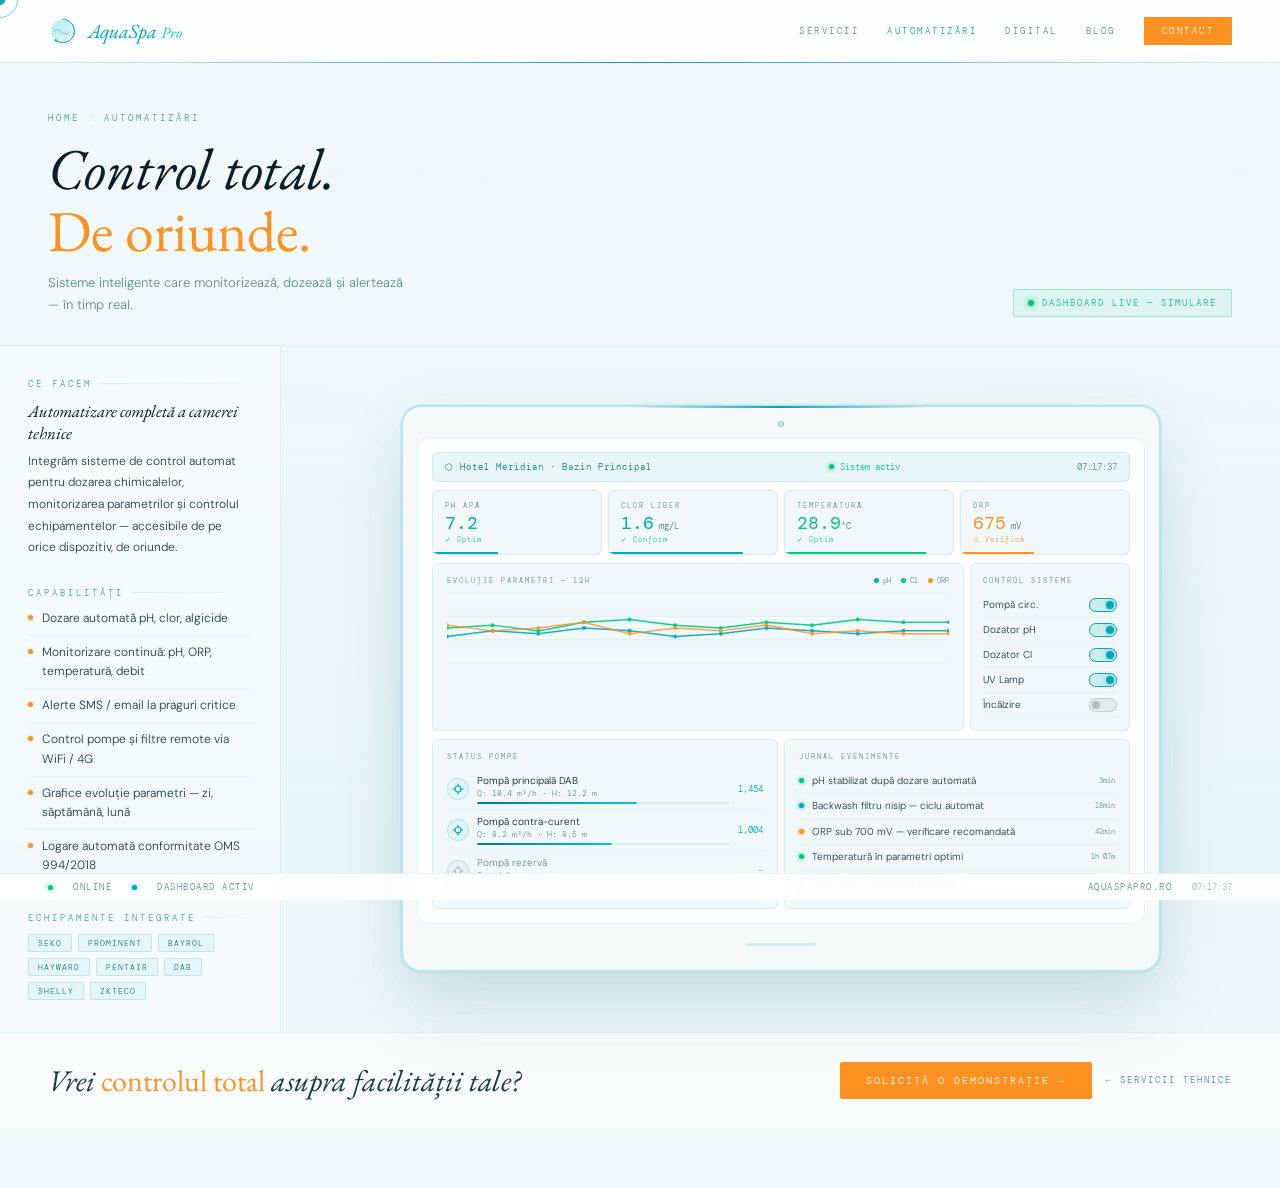
==== automatizari.html @ ffcd2912 "Add files via upload" ====
<!DOCTYPE html>
<html lang="ro">
<head>
<meta charset="UTF-8">
<meta name="viewport" content="width=device-width, initial-scale=1.0">
<title>Automatizări & Control la Distanță — AquaSpa Pro</title>
<link rel="preconnect" href="https://fonts.googleapis.com">
<link href="https://fonts.googleapis.com/css2?family=EB+Garamond:ital,wght@0,300;0,400;1,300;1,400&family=DM+Mono:wght@300;400&family=DM+Sans:wght@300;400;500&display=swap" rel="stylesheet">
<style>
*,*::before,*::after{box-sizing:border-box;margin:0;padding:0;}
:root{
  --teal:#00a8bc;--teal-light:#00c8dc;--teal-deep:#007a8a;--teal-pale:#e8f6f8;
  --gold:#c9a96e;--coral:#ff6b6b;--green:#00c87a;--violet:#7c5cbf;--amber:#ff9022;
  --white:#ffffff;--off-white:#f0f8fa;--light:#e0f2f5;
  --dark:#0a1e28;--mid:#1a3a45;--muted:#5a8a95;
  --serif:'EB Garamond',Georgia,serif;--mono:'DM Mono',monospace;--sans:'DM Sans',system-ui,sans-serif;
}
html,body{background:var(--off-white);color:var(--dark);font-family:var(--sans);font-weight:300;cursor:none;overflow-x:hidden;min-height:100vh;}
#cursor{position:fixed;width:10px;height:10px;border-radius:50%;background:var(--teal);pointer-events:none;z-index:9999;transform:translate(-50%,-50%);transition:width .2s,height .2s;}
#cursor-ring{position:fixed;width:36px;height:36px;border-radius:50%;border:1.5px solid rgba(0,168,188,0.5);pointer-events:none;z-index:9998;transform:translate(-50%,-50%);transition:width .15s,height .15s;}
body.hovering #cursor{width:16px;height:16px;background:var(--teal-light);}
body.hovering #cursor-ring{width:52px;height:52px;border-color:var(--teal);}
#water-canvas{position:fixed;inset:0;width:100%;height:100%;z-index:0;opacity:0.5;}
#overlay{position:fixed;inset:0;z-index:1;background:linear-gradient(180deg,rgba(240,248,250,0.9) 0%,rgba(240,248,250,0.75) 50%,rgba(224,242,245,0.92) 100%);pointer-events:none;}

nav{position:fixed;top:0;left:0;right:0;z-index:100;display:flex;align-items:center;justify-content:space-between;padding:16px 48px;background:rgba(255,255,255,0.82);backdrop-filter:blur(16px);border-bottom:1px solid rgba(0,168,188,0.15);}
nav::after{content:'';position:absolute;bottom:-1px;left:0;right:0;height:1px;background:linear-gradient(90deg,transparent,var(--teal),transparent);animation:scanH 4s ease-in-out infinite;}
@keyframes scanH{0%,100%{opacity:.4;}50%{opacity:1;}}
.nav-logo{display:flex;align-items:center;gap:10px;text-decoration:none;}
.logo-text{font-family:var(--serif);font-style:italic;font-size:20px;}
.logo-text .a{color:var(--teal);}.logo-text .p{color:var(--teal-light);font-size:16px;}
.nav-links{display:flex;gap:28px;align-items:center;}
.nav-links a{font-family:var(--mono);font-size:9px;letter-spacing:2.5px;text-transform:uppercase;color:var(--muted);text-decoration:none;transition:color .3s;}
.nav-links a:hover,.nav-links a.active{color:var(--teal);}
.nav-cta{color:var(--white)!important;background:var(--amber);padding:8px 18px;transition:background .3s!important;}
.nav-cta:hover{background:#ffb055!important;}

main{position:relative;z-index:10;padding-top:72px;padding-bottom:60px;}

.page-hero{padding:40px 48px 28px;border-bottom:1px solid rgba(0,168,188,0.1);display:flex;align-items:flex-end;justify-content:space-between;gap:24px;}
.breadcrumb{font-family:var(--mono);font-size:9px;letter-spacing:3px;text-transform:uppercase;color:var(--teal-deep);margin-bottom:14px;display:flex;align-items:center;gap:8px;opacity:.7;}
.breadcrumb a{color:var(--teal-deep);text-decoration:none;}
.breadcrumb span{color:rgba(0,168,188,0.3);}
.page-title{font-family:var(--serif);font-style:italic;font-size:clamp(32px,4.5vw,58px);font-weight:300;line-height:1.08;color:var(--dark);}
.page-title em{font-style:normal;color:var(--amber);}
.page-sub{font-size:13px;color:var(--muted);margin-top:10px;line-height:1.7;max-width:360px;}
.live-badge{display:flex;align-items:center;gap:8px;font-family:var(--mono);font-size:9px;letter-spacing:2px;text-transform:uppercase;color:var(--green);border:1px solid rgba(0,200,122,0.3);padding:7px 14px;background:rgba(0,200,122,0.08);white-space:nowrap;border-radius:2px;}
.live-dot{width:6px;height:6px;border-radius:50%;background:var(--green);box-shadow:0 0 6px var(--green);animation:pd 1.5s infinite;}
@keyframes pd{0%,100%{opacity:1;}50%{opacity:.3;}}

.content{display:grid;grid-template-columns:280px 1fr;gap:1px;background:rgba(0,168,188,0.08);}

.left-panel{background:rgba(255,255,255,0.7);padding:32px 28px;display:flex;flex-direction:column;gap:28px;}
.panel-label{font-family:var(--mono);font-size:9px;letter-spacing:3px;text-transform:uppercase;color:var(--teal-deep);margin-bottom:10px;display:flex;align-items:center;gap:8px;opacity:.7;}
.panel-label::after{content:'';flex:1;height:1px;background:linear-gradient(90deg,rgba(0,168,188,0.2),transparent);}
.panel-title{font-family:var(--serif);font-style:italic;font-size:17px;color:var(--dark);margin-bottom:7px;line-height:1.3;}
.panel-desc{font-size:12px;color:var(--mid);line-height:1.8;}
.feat-list{list-style:none;display:flex;flex-direction:column;gap:7px;}
.feat-list li{display:flex;align-items:flex-start;gap:9px;font-size:12px;color:var(--mid);line-height:1.6;padding-bottom:7px;border-bottom:1px solid rgba(0,168,188,0.08);}
.feat-list li::before{content:'';width:5px;height:5px;border-radius:50%;background:var(--amber);box-shadow:0 0 4px rgba(255,144,34,0.4);flex-shrink:0;margin-top:6px;}
.brands{display:flex;flex-wrap:wrap;gap:6px;}
.brand-tag{font-family:var(--mono);font-size:8px;letter-spacing:1px;text-transform:uppercase;border:1px solid rgba(0,168,188,0.2);color:var(--teal-deep);padding:3px 9px;background:rgba(0,168,188,0.06);border-radius:2px;}

/* DASHBOARD */
.right-panel{background:rgba(255,255,255,0.5);padding:32px 40px;display:flex;align-items:center;justify-content:center;}

/* TABLET FRAME */
.tablet-frame{
  width:100%;max-width:760px;
  background:#f5f9fa;
  border-radius:20px;
  border:2px solid rgba(0,168,188,0.25);
  box-shadow:0 0 0 1px rgba(0,168,188,0.1),0 20px 60px rgba(0,168,188,0.12),0 40px 80px rgba(0,0,0,0.08);
  padding:14px;position:relative;
}
.tablet-frame::before{content:'';position:absolute;top:-1px;left:30%;right:30%;height:2px;background:linear-gradient(90deg,transparent,var(--teal),transparent);border-radius:2px;}
.tablet-camera{width:6px;height:6px;border-radius:50%;background:rgba(0,168,188,0.2);border:1px solid rgba(0,168,188,0.3);margin:0 auto 10px;}
.tablet-screen{background:#ffffff;border-radius:12px;overflow:hidden;border:1px solid rgba(0,168,188,0.12);box-shadow:inset 0 1px 3px rgba(0,0,0,0.04);}

/* DASH INSIDE */
.dash{padding:14px;display:flex;flex-direction:column;gap:8px;}
.dash-topbar{display:flex;align-items:center;justify-content:space-between;padding:8px 12px;background:var(--teal-pale);border:1px solid rgba(0,168,188,0.15);border-radius:6px;}
.dash-facility{font-family:var(--mono);font-size:9px;color:var(--teal-deep);letter-spacing:1px;}
.dash-status{display:flex;align-items:center;gap:6px;font-family:var(--mono);font-size:9px;color:var(--green);}
.dash-dot{width:5px;height:5px;border-radius:50%;background:var(--green);box-shadow:0 0 5px var(--green);animation:pd 2s infinite;}
.dash-time{font-family:var(--mono);font-size:9px;color:var(--muted);}

.kpi-row{display:grid;grid-template-columns:repeat(4,1fr);gap:6px;}
.kpi{background:var(--off-white);border:1px solid rgba(0,168,188,0.12);border-radius:6px;padding:10px 12px;position:relative;overflow:hidden;transition:border-color .3s,box-shadow .3s;}
.kpi:hover{border-color:rgba(0,168,188,0.3);box-shadow:0 4px 12px rgba(0,168,188,0.08);}
.kpi-lbl{font-family:var(--mono);font-size:7px;letter-spacing:2px;text-transform:uppercase;color:var(--muted);margin-bottom:4px;}
.kpi-val{font-family:var(--mono);font-size:18px;line-height:1;margin-bottom:3px;font-weight:400;}
.kpi-unit{font-size:9px;color:var(--muted);}
.kpi-st{font-family:var(--mono);font-size:7px;letter-spacing:1px;}
.kpi-bar{position:absolute;bottom:0;left:0;height:2px;transition:width .8s;}
.ok .kpi-val{color:var(--teal);}.ok .kpi-st{color:var(--green);}.ok .kpi-bar{background:var(--teal);}
.warn .kpi-val{color:var(--amber);}.warn .kpi-st{color:var(--amber);}.warn .kpi-bar{background:var(--amber);}
.good .kpi-val{color:var(--green);}.good .kpi-st{color:var(--green);}.good .kpi-bar{background:var(--green);}

.mid-row{display:grid;grid-template-columns:1fr 160px;gap:6px;}
.chart-card{background:var(--off-white);border:1px solid rgba(0,168,188,0.12);border-radius:6px;padding:12px 14px;}
.chart-hdr{display:flex;align-items:center;justify-content:space-between;margin-bottom:8px;}
.chart-lbl{font-family:var(--mono);font-size:7px;letter-spacing:2px;text-transform:uppercase;color:var(--muted);}
.chart-legend{display:flex;gap:10px;}
.leg{display:flex;align-items:center;gap:4px;font-family:var(--mono);font-size:7px;color:var(--muted);}
.leg-dot{width:5px;height:5px;border-radius:50%;}
.chart-wrap{height:70px;position:relative;}
#paramChart{width:100%;height:100%;}

.ctrl-card{background:var(--off-white);border:1px solid rgba(0,168,188,0.12);border-radius:6px;padding:12px;}
.ctrl-lbl{font-family:var(--mono);font-size:7px;letter-spacing:2px;text-transform:uppercase;color:var(--muted);margin-bottom:8px;}
.ctrl-item{display:flex;align-items:center;justify-content:space-between;padding:5px 0;border-bottom:1px solid rgba(0,168,188,0.06);}
.ctrl-name{font-size:10px;color:var(--mid);}
.toggle{width:28px;height:14px;border-radius:7px;position:relative;cursor:none;transition:background .3s,border-color .3s;}
.toggle.on{background:rgba(0,168,188,0.15);border:1px solid var(--teal);}
.toggle.off{background:rgba(0,0,0,0.05);border:1px solid rgba(0,0,0,0.12);}
.toggle::after{content:'';position:absolute;width:8px;height:8px;border-radius:50%;top:2px;transition:left .3s,background .3s,box-shadow .3s;}
.toggle.on::after{left:16px;background:var(--teal);box-shadow:0 0 4px rgba(0,168,188,0.5);}
.toggle.off::after{left:2px;background:rgba(0,0,0,0.2);}

.bot-row{display:grid;grid-template-columns:1fr 1fr;gap:6px;}
.pumps-card,.alerts-card{background:var(--off-white);border:1px solid rgba(0,168,188,0.12);border-radius:6px;padding:12px 14px;}
.card-lbl{font-family:var(--mono);font-size:7px;letter-spacing:2px;text-transform:uppercase;color:var(--muted);margin-bottom:8px;}
.pump-item{display:flex;align-items:center;gap:8px;padding:5px 0;border-bottom:1px solid rgba(0,168,188,0.06);}
.pump-icon{width:22px;height:22px;border-radius:50%;border:1px solid rgba(0,168,188,0.2);display:flex;align-items:center;justify-content:center;flex-shrink:0;background:rgba(0,168,188,0.05);}
.pump-name{font-size:10px;color:var(--dark);margin-bottom:1px;}
.pump-detail{font-family:var(--mono);font-size:8px;color:var(--muted);}
.pump-prog{height:2px;background:rgba(0,168,188,0.1);border-radius:1px;margin-top:4px;overflow:hidden;}
.pump-bar-run{height:100%;background:linear-gradient(90deg,var(--teal-deep),var(--teal-light));border-radius:1px;transition:width .8s;}
.pump-rpm{font-family:var(--mono);font-size:9px;margin-left:auto;flex-shrink:0;}
.pump-rpm.run{color:var(--teal);}.pump-rpm.idle{color:rgba(0,0,0,.25);}
.alert-item{display:flex;align-items:flex-start;gap:8px;padding:5px 0;border-bottom:1px solid rgba(0,168,188,0.06);}
.alert-dot{width:5px;height:5px;border-radius:50%;flex-shrink:0;margin-top:4px;}
.alert-text{font-size:10px;color:var(--mid);line-height:1.45;flex:1;}
.alert-time{font-family:var(--mono);font-size:7px;color:var(--muted);flex-shrink:0;margin-top:2px;}

.tablet-home{height:24px;display:flex;align-items:center;justify-content:center;margin-top:8px;}
.tablet-home-bar{width:70px;height:3px;background:rgba(0,168,188,0.15);border-radius:2px;}

.cta-bar{padding:28px 48px;border-top:1px solid rgba(0,168,188,0.1);display:flex;align-items:center;justify-content:space-between;gap:24px;background:rgba(255,255,255,0.5);}
.cta-title{font-family:var(--serif);font-style:italic;font-size:clamp(18px,2.5vw,30px);color:var(--mid);}
.cta-title em{color:var(--amber);font-style:normal;}
.btn-main{font-family:var(--mono);font-size:10px;letter-spacing:2px;text-transform:uppercase;color:var(--white);background:var(--amber);padding:12px 26px;text-decoration:none;position:relative;overflow:hidden;transition:transform .2s;display:inline-block;cursor:none;border-radius:2px;}
.btn-main::after{content:'';position:absolute;inset:0;background:#ffb055;transform:translateX(-101%);transition:transform .3s;}
.btn-main:hover{transform:translateY(-1px);}.btn-main:hover::after{transform:translateX(0);}
.btn-main span{position:relative;z-index:1;}
.btn-ghost{font-family:var(--mono);font-size:9px;letter-spacing:2px;text-transform:uppercase;color:var(--muted);text-decoration:none;transition:color .3s;cursor:none;}
.btn-ghost:hover{color:var(--teal);}

#sbar{position:fixed;bottom:0;left:0;right:0;z-index:100;display:flex;align-items:center;gap:20px;padding:7px 48px;border-top:1px solid rgba(0,168,188,0.12);background:rgba(255,255,255,0.88);backdrop-filter:blur(8px);}
.sdot{width:5px;height:5px;border-radius:50%;}
.dg{background:#00c87a;box-shadow:0 0 5px #00c87a;animation:pd 2s infinite;}
.dt{background:var(--teal);box-shadow:0 0 4px var(--teal);}
.stxt{font-family:var(--mono);font-size:9px;letter-spacing:1.5px;color:var(--muted);text-transform:uppercase;}
.ssep{flex:1;}
#clk{font-family:var(--mono);font-size:9px;color:var(--muted);opacity:.6;}

.reveal{opacity:0;transform:translateY(18px);transition:opacity .6s,transform .6s;}
.reveal.visible{opacity:1;transform:translateY(0);}

@media(max-width:1024px){
  html,body{cursor:auto;}
  #cursor,#cursor-ring{display:none;}
  nav{padding:14px 24px;}.nav-links{display:none;}
  .page-hero{padding:28px 24px 20px;flex-direction:column;align-items:flex-start;}
  .content{grid-template-columns:1fr;}
  .kpi-row{grid-template-columns:repeat(2,1fr);}
  .mid-row{grid-template-columns:1fr;}
  .bot-row{grid-template-columns:1fr;}
  .right-panel{padding:20px 24px;}
  .cta-bar{padding:20px 24px;flex-direction:column;text-align:center;}
  #sbar{padding:7px 24px;}
}
</style>
</head>
<body>
<div id="cursor"></div>
<div id="cursor-ring"></div>
<canvas id="water-canvas"></canvas>
<div id="overlay"></div>

<nav>
  <a href="aquaspapro-v4.html" class="nav-logo">
    <svg xmlns="http://www.w3.org/2000/svg" viewBox="0 0 200 200" width="30" height="30">
      <defs>
        <linearGradient id="g1" x1="0%" y1="0%" x2="100%" y2="100%"><stop offset="0%" stop-color="#00b4c8"/><stop offset="100%" stop-color="#007a8a"/></linearGradient>
        <linearGradient id="g2" x1="0%" y1="0%" x2="100%" y2="100%"><stop offset="0%" stop-color="#00c8dc" stop-opacity="0.3"/><stop offset="100%" stop-color="#00a0b4" stop-opacity="0.08"/></linearGradient>
        <filter id="gw"><feGaussianBlur stdDeviation="3" result="b"/><feMerge><feMergeNode in="b"/><feMergeNode in="SourceGraphic"/></feMerge></filter>
      </defs>
      <circle cx="100" cy="100" r="92" fill="none" stroke="url(#g1)" stroke-width="1.5" opacity="0.4"/>
      <circle cx="100" cy="100" r="78" fill="url(#g2)"/>
      <path d="M100,22 A78,78 0 1,1 51,162" fill="none" stroke="url(#g1)" stroke-width="4" stroke-linecap="round" filter="url(#gw)"/>
      <circle cx="51" cy="162" r="6.5" fill="url(#g1)" filter="url(#gw)"/>
      <path d="M36,104 C52,85 70,85 87,104 C104,123 122,123 142,104" fill="none" stroke="#00a8bc" stroke-width="3" stroke-linecap="round"/>
      <path d="M39,120 C55,101 73,101 90,120 C107,139 124,139 142,121" fill="none" stroke="#00a8bc" stroke-width="1.5" stroke-linecap="round" opacity="0.5"/>
    </svg>
    <div class="logo-text"><span class="a">AquaSpa</span> <span class="p">Pro</span></div>
  </a>
  <div class="nav-links">
    <a href="servicii-tehnice.html">Servicii</a>
    <a href="automatizari.html" class="active">Automatizări</a>
    <a href="solutii-digitale.html">Digital</a>
    <a href="blog.html">Blog</a>
    <a href="mailto:office@aquaspapro.ro" class="nav-cta">Contact</a>
  </div>
</nav>

<main>
  <div class="page-hero">
    <div>
      <div class="breadcrumb"><a href="aquaspapro-v4.html">Home</a><span>/</span>Automatizări</div>
      <h1 class="page-title">Control total.<br><em>De oriunde.</em></h1>
      <p class="page-sub">Sisteme inteligente care monitorizează, dozează și alertează — în timp real.</p>
    </div>
    <div class="live-badge"><div class="live-dot"></div>Dashboard live — simulare</div>
  </div>

  <div class="content">
    <div class="left-panel">
      <div class="reveal">
        <div class="panel-label">Ce facem</div>
        <div class="panel-title">Automatizare completă a camerei tehnice</div>
        <p class="panel-desc">Integrăm sisteme de control automat pentru dozarea chimicalelor, monitorizarea parametrilor și controlul echipamentelor — accesibile de pe orice dispozitiv, de oriunde.</p>
      </div>
      <div class="reveal">
        <div class="panel-label">Capabilități</div>
        <ul class="feat-list">
          <li>Dozare automată pH, clor, algicide</li>
          <li>Monitorizare continuă: pH, ORP, temperatură, debit</li>
          <li>Alerte SMS / email la praguri critice</li>
          <li>Control pompe și filtre remote via WiFi / 4G</li>
          <li>Grafice evoluție parametri — zi, săptămână, lună</li>
          <li>Logare automată conformitate OMS 994/2018</li>
        </ul>
      </div>
      <div class="reveal">
        <div class="panel-label">Echipamente integrate</div>
        <div class="brands">
          <span class="brand-tag">Seko</span><span class="brand-tag">Prominent</span>
          <span class="brand-tag">Bayrol</span><span class="brand-tag">Hayward</span>
          <span class="brand-tag">Pentair</span><span class="brand-tag">DAB</span>
          <span class="brand-tag">Shelly</span><span class="brand-tag">ZKTeco</span>
        </div>
      </div>
    </div>

    <div class="right-panel reveal">
      <div class="tablet-frame">
        <div class="tablet-camera"></div>
        <div class="tablet-screen">
          <div class="dash">
            <div class="dash-topbar">
              <div class="dash-facility">⬡ Hotel Meridian · Bazin Principal</div>
              <div class="dash-status"><div class="dash-dot"></div>Sistem activ</div>
              <div class="dash-time" id="dash-time"></div>
            </div>
            <div class="kpi-row">
              <div class="kpi ok"><div class="kpi-lbl">pH Apă</div><div class="kpi-val" id="kv-ph">7.4</div><div class="kpi-st">✓ Optim</div><div class="kpi-bar" id="kb-ph" style="width:74%"></div></div>
              <div class="kpi ok"><div class="kpi-lbl">Clor Liber</div><div class="kpi-val" id="kv-cl">1.2<span class="kpi-unit"> mg/L</span></div><div class="kpi-st">✓ Conform</div><div class="kpi-bar" id="kb-cl" style="width:60%"></div></div>
              <div class="kpi good"><div class="kpi-lbl">Temperatură</div><div class="kpi-val" id="kv-temp">28.4<span class="kpi-unit">°C</span></div><div class="kpi-st">✓ Optim</div><div class="kpi-bar" style="width:84%;background:var(--green)"></div></div>
              <div class="kpi warn"><div class="kpi-lbl">ORP</div><div class="kpi-val" id="kv-orp">680<span class="kpi-unit"> mV</span></div><div class="kpi-st" id="ks-orp">⚠ Verifică</div><div class="kpi-bar" id="kb-orp" style="width:55%"></div></div>
            </div>
            <div class="mid-row">
              <div class="chart-card">
                <div class="chart-hdr">
                  <div class="chart-lbl">Evoluție parametri — 12h</div>
                  <div class="chart-legend">
                    <div class="leg"><div class="leg-dot" style="background:var(--teal)"></div>pH</div>
                    <div class="leg"><div class="leg-dot" style="background:var(--green)"></div>Cl</div>
                    <div class="leg"><div class="leg-dot" style="background:var(--amber)"></div>ORP</div>
                  </div>
                </div>
                <div class="chart-wrap"><canvas id="paramChart"></canvas></div>
              </div>
              <div class="ctrl-card">
                <div class="ctrl-lbl">Control sisteme</div>
                <div class="ctrl-item"><span class="ctrl-name">Pompă circ.</span><div class="toggle on" id="t0"></div></div>
                <div class="ctrl-item"><span class="ctrl-name">Dozator pH</span><div class="toggle on" id="t1"></div></div>
                <div class="ctrl-item"><span class="ctrl-name">Dozator Cl</span><div class="toggle on" id="t2"></div></div>
                <div class="ctrl-item"><span class="ctrl-name">UV Lamp</span><div class="toggle on" id="t3"></div></div>
                <div class="ctrl-item"><span class="ctrl-name">Încălzire</span><div class="toggle off" id="t4"></div></div>
              </div>
            </div>
            <div class="bot-row">
              <div class="pumps-card">
                <div class="card-lbl">Status pompe</div>
                <div class="pump-item">
                  <div class="pump-icon"><svg viewBox="0 0 12 12" width="12" height="12" fill="none" stroke="var(--teal)" stroke-width="1.2" stroke-linecap="round"><circle cx="6" cy="6" r="3"/><line x1="6" y1="1" x2="6" y2="3"/><line x1="6" y1="9" x2="6" y2="11"/><line x1="1" y1="6" x2="3" y2="6"/><line x1="9" y1="6" x2="11" y2="6"/></svg></div>
                  <div style="flex:1"><div class="pump-name">Pompă principală DAB</div><div class="pump-detail">Q: 18.4 m³/h · H: 12.2 m</div><div class="pump-prog"><div class="pump-bar-run" id="pb1" style="width:78%"></div></div></div>
                  <div class="pump-rpm run" id="pr1">1.450</div>
                </div>
                <div class="pump-item">
                  <div class="pump-icon"><svg viewBox="0 0 12 12" width="12" height="12" fill="none" stroke="var(--teal)" stroke-width="1.2" stroke-linecap="round"><circle cx="6" cy="6" r="3"/><line x1="6" y1="1" x2="6" y2="3"/><line x1="6" y1="9" x2="6" y2="11"/><line x1="1" y1="6" x2="3" y2="6"/><line x1="9" y1="6" x2="11" y2="6"/></svg></div>
                  <div style="flex:1"><div class="pump-name">Pompă contra-curent</div><div class="pump-detail">Q: 8.2 m³/h · H: 8.5 m</div><div class="pump-prog"><div class="pump-bar-run" id="pb2" style="width:55%"></div></div></div>
                  <div class="pump-rpm run" id="pr2">980</div>
                </div>
                <div class="pump-item">
                  <div class="pump-icon" style="background:rgba(0,0,0,0.03)"><svg viewBox="0 0 12 12" width="12" height="12" fill="none" stroke="rgba(0,0,0,0.2)" stroke-width="1.2" stroke-linecap="round"><circle cx="6" cy="6" r="3"/><line x1="6" y1="1" x2="6" y2="3"/><line x1="6" y1="9" x2="6" y2="11"/><line x1="1" y1="6" x2="3" y2="6"/><line x1="9" y1="6" x2="11" y2="6"/></svg></div>
                  <div style="flex:1"><div class="pump-name" style="color:var(--muted)">Pompă rezervă</div><div class="pump-detail">Stand-by</div><div class="pump-prog"><div class="pump-bar-run" style="width:0%"></div></div></div>
                  <div class="pump-rpm idle">—</div>
                </div>
              </div>
              <div class="alerts-card">
                <div class="card-lbl">Jurnal evenimente</div>
                <div class="alert-item"><div class="alert-dot" style="background:var(--green);box-shadow:0 0 4px var(--green)"></div><div class="alert-text">pH stabilizat după dozare automată</div><div class="alert-time">3min</div></div>
                <div class="alert-item"><div class="alert-dot" style="background:var(--teal);box-shadow:0 0 4px var(--teal)"></div><div class="alert-text">Backwash filtru nisip — ciclu automat</div><div class="alert-time">18min</div></div>
                <div class="alert-item"><div class="alert-dot" style="background:var(--amber);box-shadow:0 0 4px var(--amber)"></div><div class="alert-text">ORP sub 700 mV — verificare recomandată</div><div class="alert-time">42min</div></div>
                <div class="alert-item"><div class="alert-dot" style="background:var(--green);box-shadow:0 0 4px var(--green)"></div><div class="alert-text">Temperatură în parametri optimi</div><div class="alert-time">1h 07m</div></div>
                <div class="alert-item"><div class="alert-dot" style="background:var(--teal);box-shadow:0 0 4px var(--teal)"></div><div class="alert-text">Raport zilnic OMS 994 generat</div><div class="alert-time">2h</div></div>
              </div>
            </div>
          </div>
        </div>
        <div class="tablet-home"><div class="tablet-home-bar"></div></div>
      </div>
    </div>
  </div>

  <div class="cta-bar">
    <div class="cta-title">Vrei <em>controlul total</em> asupra facilității tale?</div>
    <div style="display:flex;gap:14px;align-items:center;">
      <a href="mailto:office@aquaspapro.ro" class="btn-main"><span>Solicită o demonstrație →</span></a>
      <a href="servicii-tehnice.html" class="btn-ghost">← Servicii tehnice</a>
    </div>
  </div>
</main>

<div id="sbar">
  <div class="sdot dg"></div><div class="stxt">Online</div>
  <div class="sdot dt"></div><div class="stxt">Dashboard activ</div>
  <div class="ssep"></div>
  <div class="stxt">aquaspapro.ro</div>
  <div id="clk"></div>
</div>

<script>
const cur=document.getElementById('cursor'),ring=document.getElementById('cursor-ring');
let mx=0,my=0,rx=0,ry=0;
document.addEventListener('mousemove',e=>{mx=e.clientX;my=e.clientY;cur.style.left=mx+'px';cur.style.top=my+'px';});
(function a(){rx+=(mx-rx)*.12;ry+=(my-ry)*.12;ring.style.left=rx+'px';ring.style.top=ry+'px';requestAnimationFrame(a);})();
document.querySelectorAll('a,button,.toggle').forEach(el=>{el.addEventListener('mouseenter',()=>document.body.classList.add('hovering'));el.addEventListener('mouseleave',()=>document.body.classList.remove('hovering'));});
document.querySelectorAll('.toggle').forEach(el=>el.addEventListener('click',()=>{el.classList.toggle('on');el.classList.toggle('off');}));

const cv=document.getElementById('water-canvas'),cx=cv.getContext('2d');
let W,H,t=0;
function rsz(){W=cv.width=window.innerWidth;H=cv.height=window.innerHeight;}
rsz();window.addEventListener('resize',rsz);
const WV=[];
for(let i=0;i<6;i++) WV.push({amp:12+Math.random()*22,freq:.004+Math.random()*.005,spd:.15+Math.random()*.3,ph:Math.random()*Math.PI*2,yB:.2+(i/6)*.75,al:.03+Math.random()*.05,lw:.3+Math.random()*.8});
(function draw(){
  cx.clearRect(0,0,W,H);
  WV.forEach(w=>{
    const yB=H*w.yB;
    cx.beginPath();cx.moveTo(0,yB);
    for(let x=0;x<=W;x+=4) cx.lineTo(x,yB+Math.sin(x*w.freq+t*w.spd+w.ph)*w.amp+Math.sin(x*w.freq*2.1+t*w.spd*.6)*(w.amp*.22));
    cx.lineTo(W,H);cx.lineTo(0,H);cx.closePath();
    const gr=cx.createLinearGradient(0,yB-w.amp,0,yB+w.amp);
    gr.addColorStop(0,`rgba(0,168,188,${w.al})`);gr.addColorStop(1,'rgba(0,168,188,0)');
    cx.fillStyle=gr;cx.fill();
    cx.beginPath();cx.moveTo(0,yB+Math.sin(w.ph)*w.amp);
    for(let x=0;x<=W;x+=4) cx.lineTo(x,yB+Math.sin(x*w.freq+t*w.spd+w.ph)*w.amp);
    cx.strokeStyle=`rgba(0,168,188,${w.al*1.8})`;cx.lineWidth=w.lw;cx.stroke();
  });
  t+=.016;requestAnimationFrame(draw);
})();

function drawChart(){
  const cv2=document.getElementById('paramChart');if(!cv2)return;
  const cx2=cv2.getContext('2d');const W2=cv2.offsetWidth||300,H2=cv2.offsetHeight||70;
  cv2.width=W2*devicePixelRatio;cv2.height=H2*devicePixelRatio;cx2.scale(devicePixelRatio,devicePixelRatio);
  cx2.clearRect(0,0,W2,H2);
  const phD=[7.2,7.4,7.3,7.5,7.4,7.2,7.3,7.5,7.4,7.3,7.4,7.4];
  const clD=[1.0,1.1,0.9,1.2,1.3,1.1,1.0,1.2,1.1,1.3,1.2,1.2];
  const orpD=[7.1,6.9,7.0,7.2,6.8,7.0,6.9,7.1,6.8,6.9,6.8,6.8];
  cx2.strokeStyle='rgba(0,168,188,0.08)';cx2.lineWidth=1;
  for(let i=0;i<=3;i++){const y=H2*i/3;cx2.beginPath();cx2.moveTo(0,y);cx2.lineTo(W2,y);cx2.stroke();}
  function line(d,c,mn,mx2){
    cx2.beginPath();d.forEach((v,i)=>{const x=i/(d.length-1)*W2;const y=H2-(v-mn)/(mx2-mn)*H2*.82-H2*.09;i===0?cx2.moveTo(x,y):cx2.lineTo(x,y);});
    cx2.strokeStyle=c;cx2.lineWidth=1.5;cx2.stroke();
    d.forEach((v,i)=>{const x=i/(d.length-1)*W2;const y=H2-(v-mn)/(mx2-mn)*H2*.82-H2*.09;cx2.beginPath();cx2.arc(x,y,2,0,Math.PI*2);cx2.fillStyle=c;cx2.fill();});
  }
  line(phD,'rgba(0,168,188,0.9)',6.5,8.5);line(clD,'rgba(0,200,122,0.9)',0,2);line(orpD,'rgba(255,144,34,0.8)',6,8);
}
setTimeout(drawChart,200);window.addEventListener('resize',drawChart);

function rand(a,b){return +(a+Math.random()*(b-a)).toFixed(2);}
function update(){
  const ph=rand(7.1,7.6),cl=rand(0.8,1.8),tp=rand(27.8,29.2),orp=Math.floor(rand(640,740));
  document.getElementById('kv-ph').textContent=ph.toFixed(1);
  document.getElementById('kv-cl').innerHTML=cl.toFixed(1)+'<span class="kpi-unit"> mg/L</span>';
  document.getElementById('kv-temp').innerHTML=tp.toFixed(1)+'<span class="kpi-unit">°C</span>';
  document.getElementById('kv-orp').innerHTML=orp+'<span class="kpi-unit"> mV</span>';
  const os=document.getElementById('ks-orp');if(os)os.textContent=orp>=700?'✓ Bun':'⚠ Verifică';
  const kb=document.getElementById('kb-orp');if(kb){kb.style.background=orp>=700?'var(--teal)':'var(--amber)';kb.style.width=Math.round((orp-500)/400*100)+'%';}
  document.getElementById('kb-ph').style.width=Math.round((ph-6)/3*100)+'%';
  document.getElementById('kb-cl').style.width=Math.round(cl/2*100)+'%';
  const r1=Math.floor(rand(1380,1520)),r2=Math.floor(rand(920,1040));
  document.getElementById('pr1').textContent=r1.toLocaleString();document.getElementById('pr2').textContent=r2.toLocaleString();
  document.getElementById('pb1').style.width=(55+Math.random()*30)+'%';document.getElementById('pb2').style.width=(38+Math.random()*25)+'%';
}
update();setInterval(update,4000);
function tick(){const s=new Date().toLocaleTimeString('ro-RO',{hour12:false});document.getElementById('clk').textContent=s;const dt=document.getElementById('dash-time');if(dt)dt.textContent=s;}
tick();setInterval(tick,1000);
const obs=new IntersectionObserver(e=>{e.forEach(el=>{if(el.isIntersecting){el.target.classList.add('visible');obs.unobserve(el.target);}});},{threshold:.1});
document.querySelectorAll('.reveal').forEach(el=>obs.observe(el));
</script>
</body>
</html>
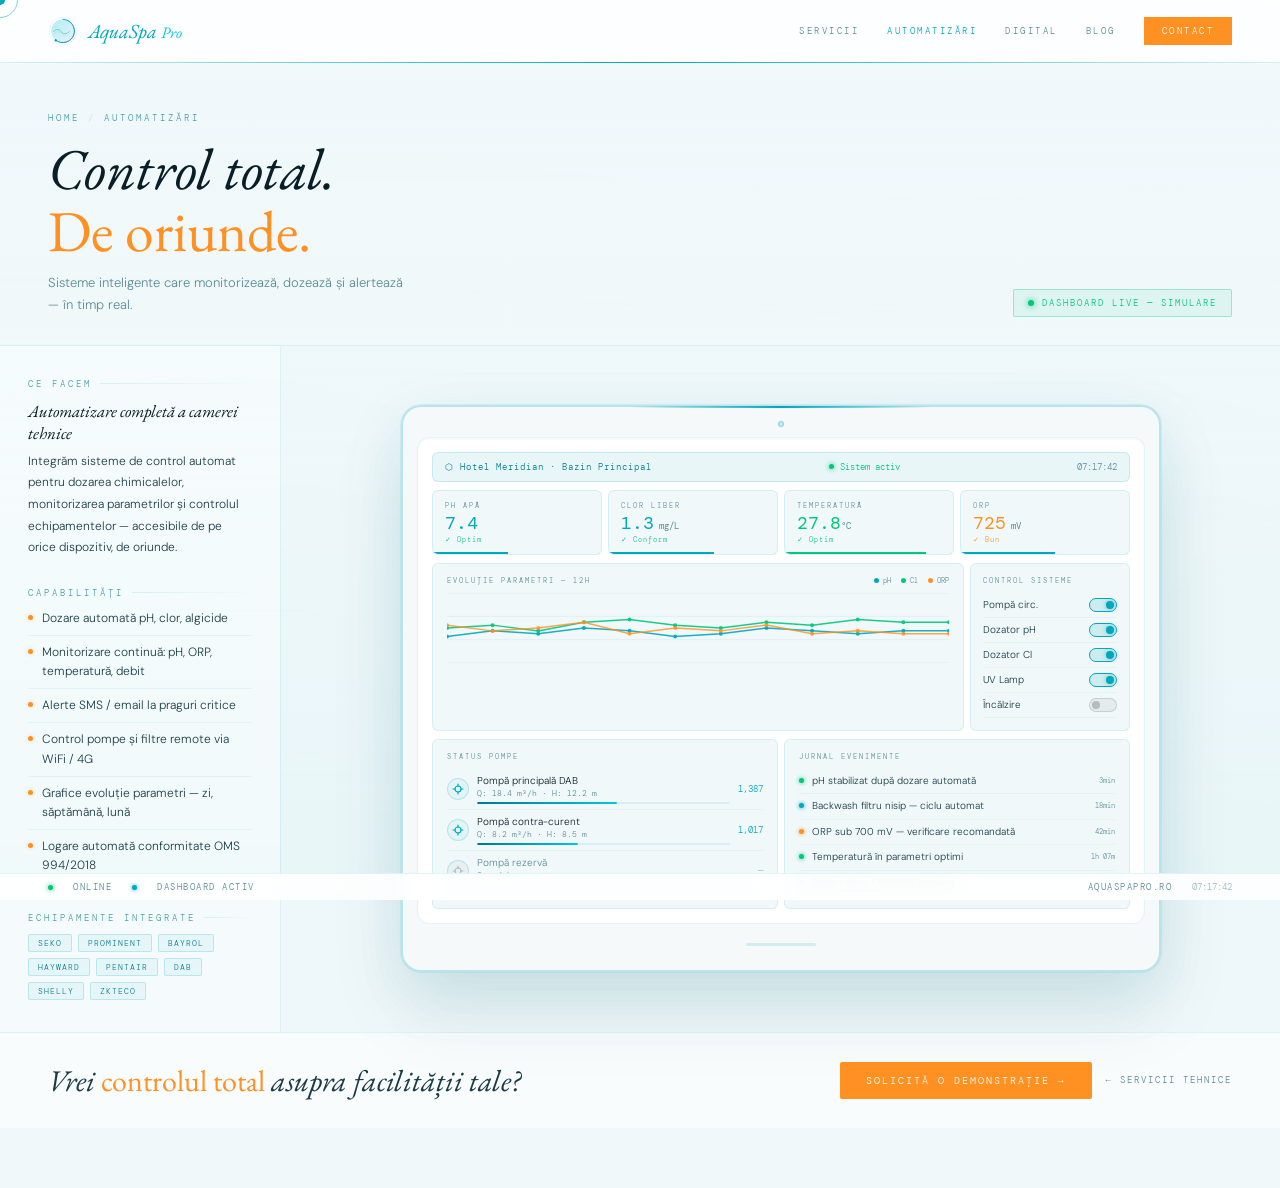
==== commit 9631fe8e: "Fix Home link in automatizari.html" ====
--- a/automatizari.html
+++ b/automatizari.html
@@ -180,7 +180,7 @@
 <div id="overlay"></div>
 
 <nav>
-  <a href="aquaspapro-v4.html" class="nav-logo">
+  <a href="index.html" class="nav-logo">
     <svg xmlns="http://www.w3.org/2000/svg" viewBox="0 0 200 200" width="30" height="30">
       <defs>
         <linearGradient id="g1" x1="0%" y1="0%" x2="100%" y2="100%"><stop offset="0%" stop-color="#00b4c8"/><stop offset="100%" stop-color="#007a8a"/></linearGradient>
@@ -208,7 +208,7 @@
 <main>
   <div class="page-hero">
     <div>
-      <div class="breadcrumb"><a href="aquaspapro-v4.html">Home</a><span>/</span>Automatizări</div>
+      <div class="breadcrumb"><a href="index.html">Home</a><span>/</span>Automatizări</div>
       <h1 class="page-title">Control total.<br><em>De oriunde.</em></h1>
       <p class="page-sub">Sisteme inteligente care monitorizează, dozează și alertează — în timp real.</p>
     </div>
@@ -405,4 +405,4 @@
 document.querySelectorAll('.reveal').forEach(el=>obs.observe(el));
 </script>
 </body>
-</html>
+</html>
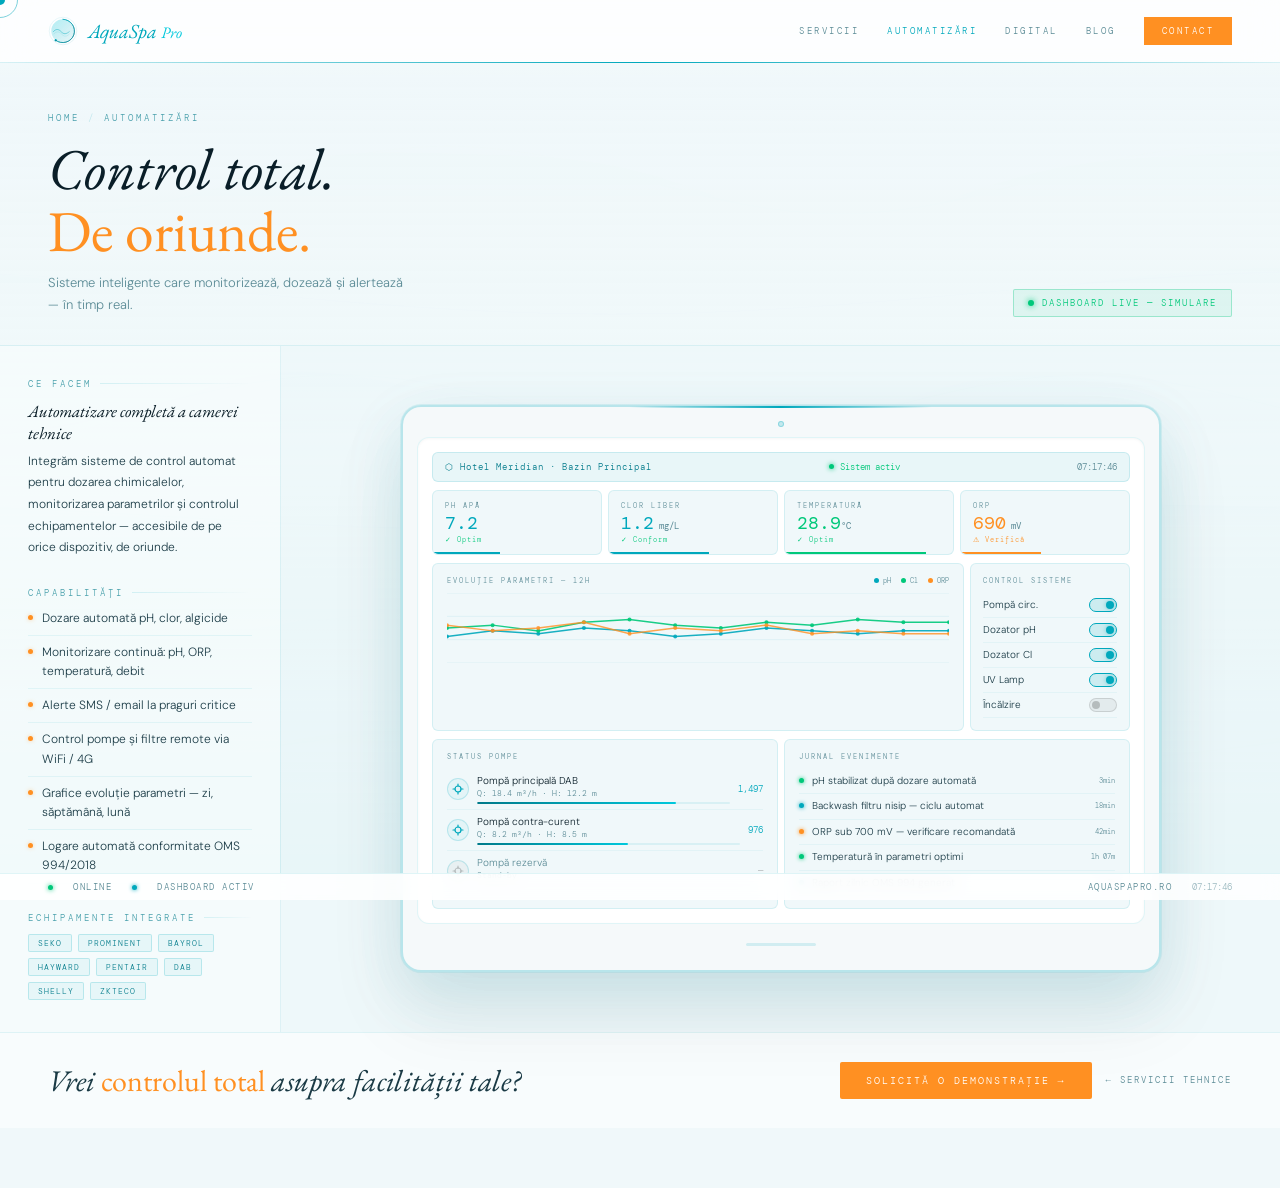
==== commit 0db22d5f: "Add production SEO metadata to automatizari.html" ====
--- a/automatizari.html
+++ b/automatizari.html
@@ -4,6 +4,8 @@
 <meta charset="UTF-8">
 <meta name="viewport" content="width=device-width, initial-scale=1.0">
 <title>Automatizări & Control la Distanță — AquaSpa Pro</title>
+<meta name="description" content="Automatizari si control la distanta pentru piscine, SPA si instalatii wellness, cu monitorizare si optimizare operationala.">
+<link rel="canonical" href="https://www.aquaspapro.ro/automatizari.html">
 <link rel="preconnect" href="https://fonts.googleapis.com">
 <link href="https://fonts.googleapis.com/css2?family=EB+Garamond:ital,wght@0,300;0,400;1,300;1,400&family=DM+Mono:wght@300;400&family=DM+Sans:wght@300;400;500&display=swap" rel="stylesheet">
 <style>
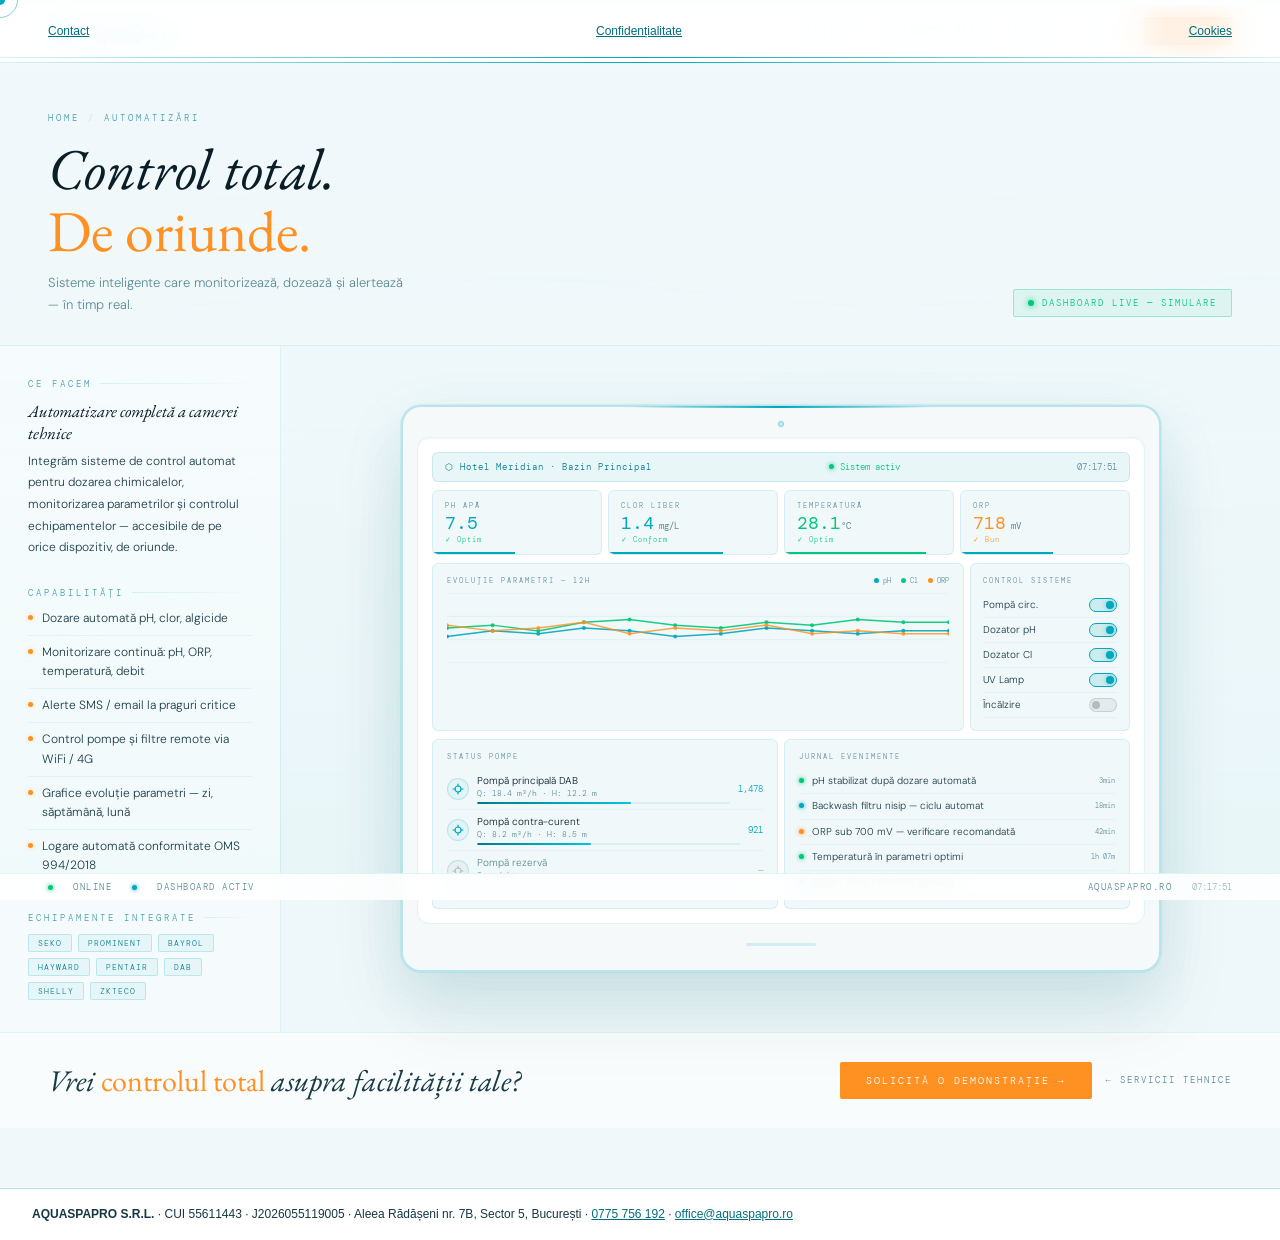
==== commit 9c03bd7a: "Add legal footer to automatizari.html" ====
--- a/automatizari.html
+++ b/automatizari.html
@@ -173,6 +173,7 @@
   .cta-bar{padding:20px 24px;flex-direction:column;text-align:center;}
   #sbar{padding:7px 24px;}
 }
+.legal-footer{background:#fff;color:#173843;border-top:1px solid #b8dfe5;padding:16px 32px;font:12px/1.6 Arial,sans-serif}.legal-footer a{color:#006f7d;text-decoration:underline}.legal-links{margin-top:6px;display:flex;gap:16px;flex-wrap:wrap}
 </style>
 </head>
 <body>
@@ -406,5 +407,5 @@
 const obs=new IntersectionObserver(e=>{e.forEach(el=>{if(el.isIntersecting){el.target.classList.add('visible');obs.unobserve(el.target);}});},{threshold:.1});
 document.querySelectorAll('.reveal').forEach(el=>obs.observe(el));
 </script>
-</body>
+<footer class="legal-footer"><strong>AQUASPAPRO S.R.L.</strong> · CUI 55611443 · J2026055119005 · Aleea Rădășeni nr. 7B, Sector 5, București · <a href="tel:+40775756192">0775 756 192</a> · <a href="mailto:office@aquaspapro.ro">office@aquaspapro.ro</a><nav class="legal-links"><a href="contact.html">Contact</a><a href="confidentialitate.html">Confidențialitate</a><a href="cookies.html">Cookies</a></nav></footer></body>
 </html>
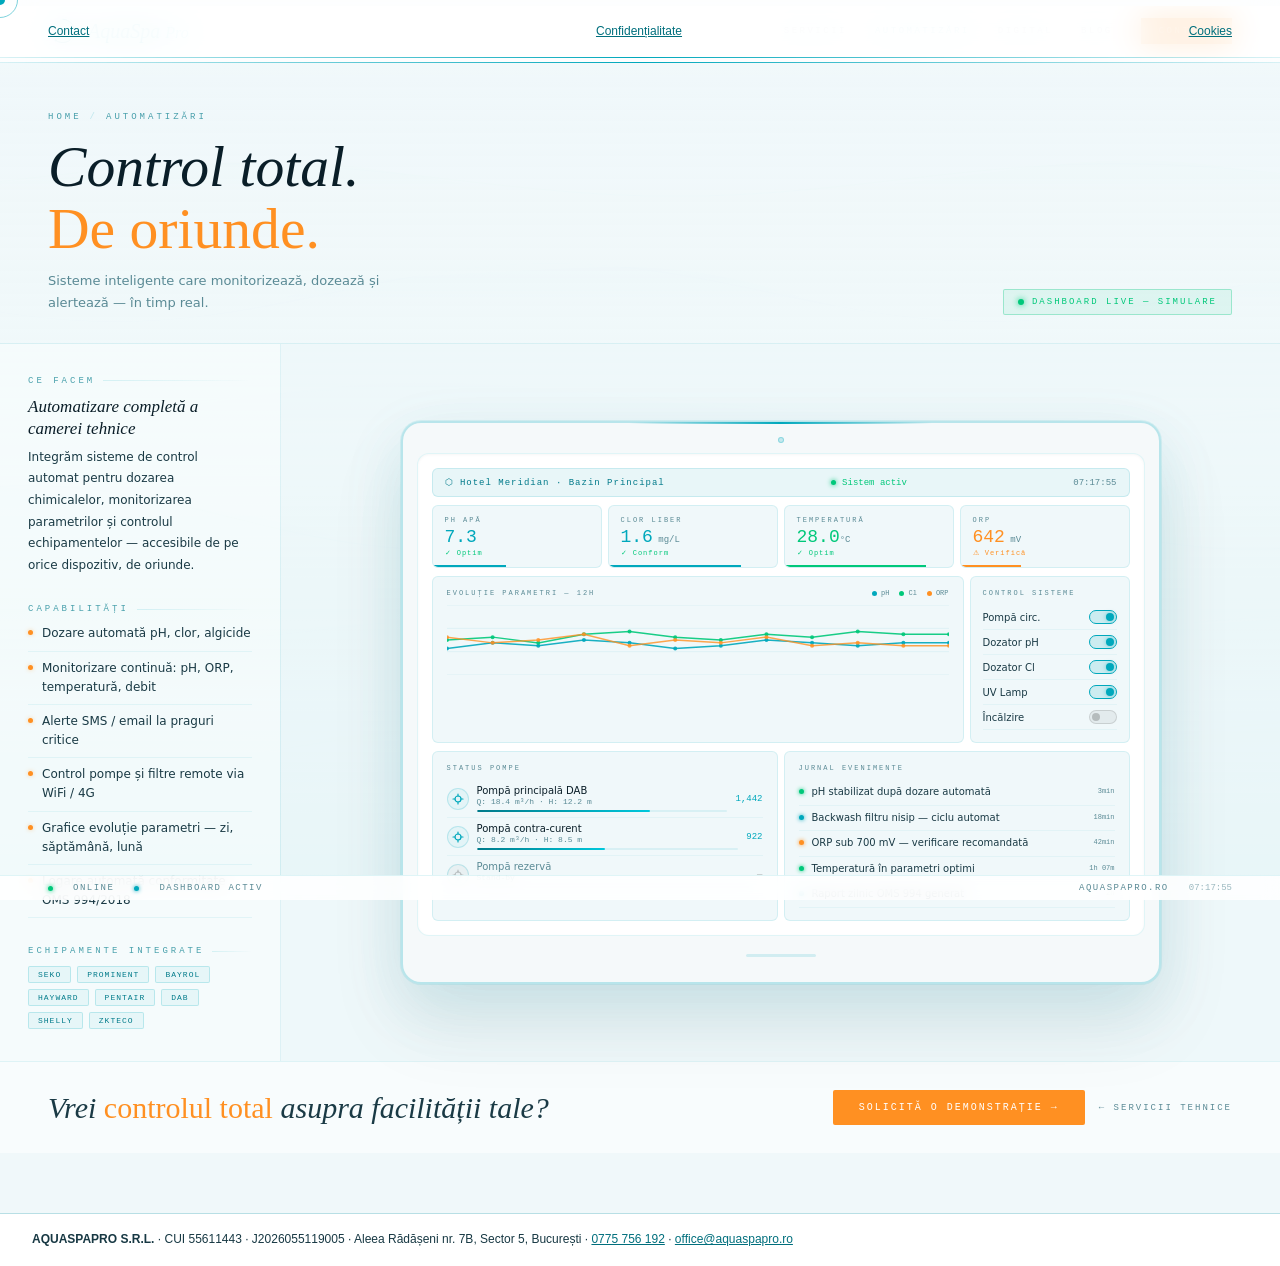
==== commit 5110883b: "Remove external Google Fonts dependency" ====
--- a/automatizari.html
+++ b/automatizari.html
@@ -6,8 +6,6 @@
 <title>Automatizări & Control la Distanță — AquaSpa Pro</title>
 <meta name="description" content="Automatizari si control la distanta pentru piscine, SPA si instalatii wellness, cu monitorizare si optimizare operationala.">
 <link rel="canonical" href="https://www.aquaspapro.ro/automatizari.html">
-<link rel="preconnect" href="https://fonts.googleapis.com">
-<link href="https://fonts.googleapis.com/css2?family=EB+Garamond:ital,wght@0,300;0,400;1,300;1,400&family=DM+Mono:wght@300;400&family=DM+Sans:wght@300;400;500&display=swap" rel="stylesheet">
 <style>
 *,*::before,*::after{box-sizing:border-box;margin:0;padding:0;}
 :root{
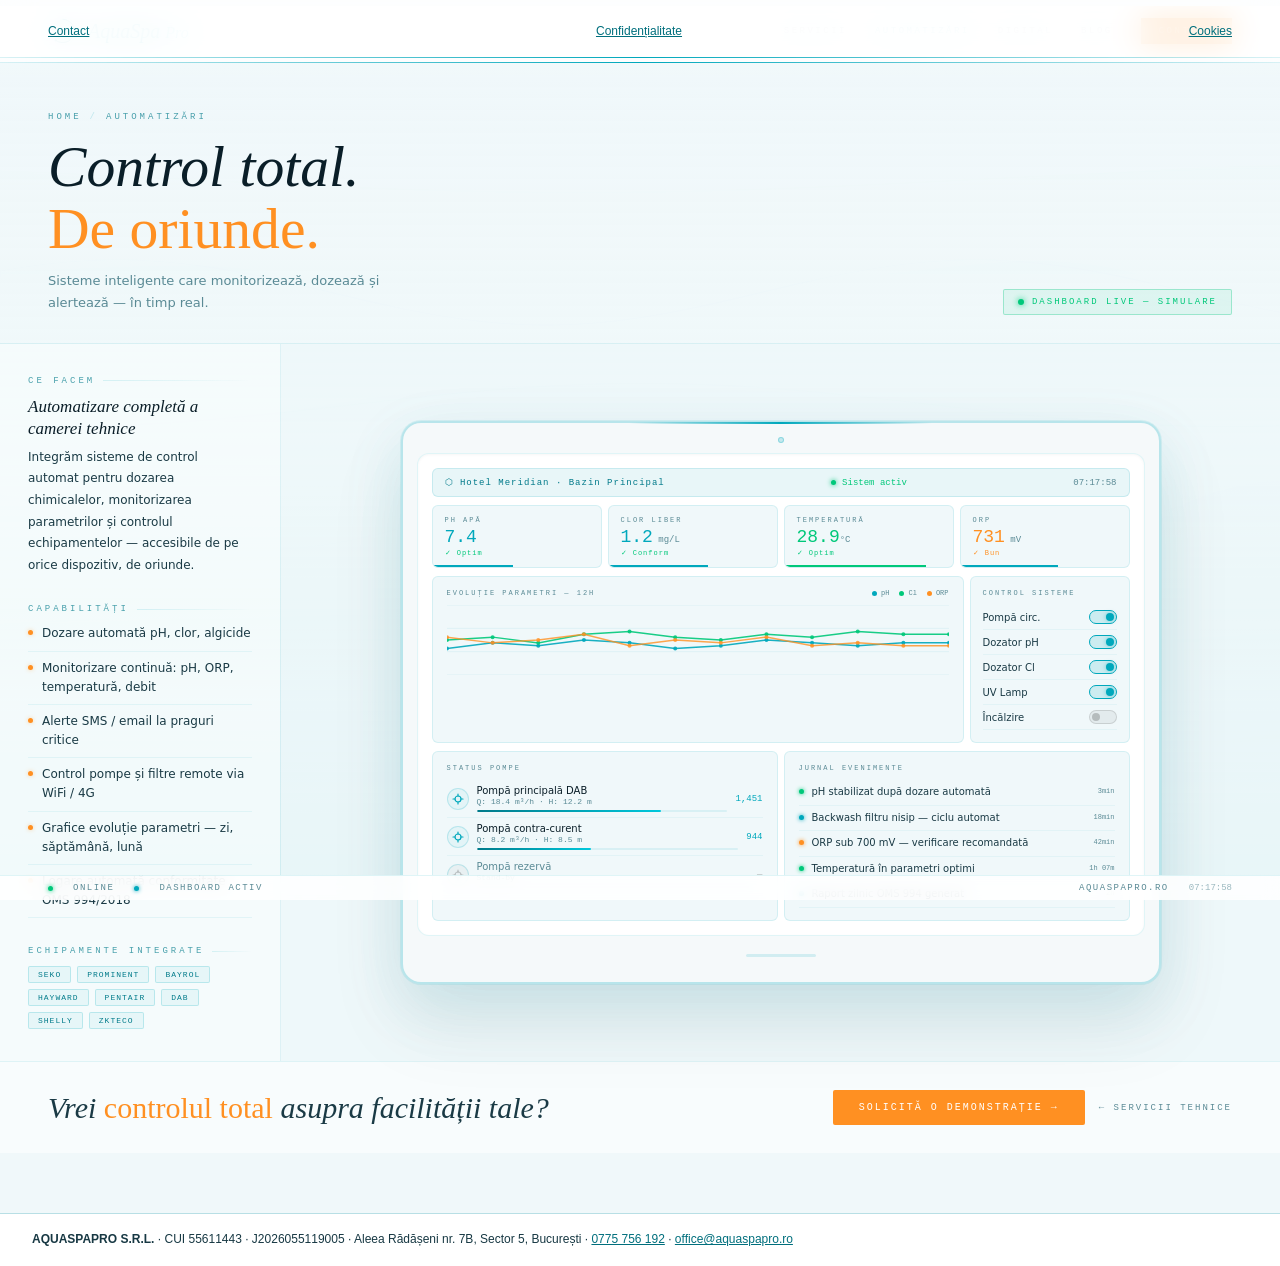
==== commit 415bb84e: "Improve keyboard focus cursor and reduced motion accessibility" ====
--- a/automatizari.html
+++ b/automatizari.html
@@ -172,6 +172,10 @@
   #sbar{padding:7px 24px;}
 }
 .legal-footer{background:#fff;color:#173843;border-top:1px solid #b8dfe5;padding:16px 32px;font:12px/1.6 Arial,sans-serif}.legal-footer a{color:#006f7d;text-decoration:underline}.legal-links{margin-top:6px;display:flex;gap:16px;flex-wrap:wrap}
+/* ACCESSIBILITY */
+:focus-visible{outline:3px solid #007a8a;outline-offset:3px}
+@media (pointer:fine){html,body,a,button{cursor:auto!important}#cursor,#cursor-ring{display:none!important}}
+@media (prefers-reduced-motion:reduce){*,*::before,*::after{animation-duration:.01ms!important;animation-iteration-count:1!important;transition-duration:.01ms!important;scroll-behavior:auto!important}}
 </style>
 </head>
 <body>
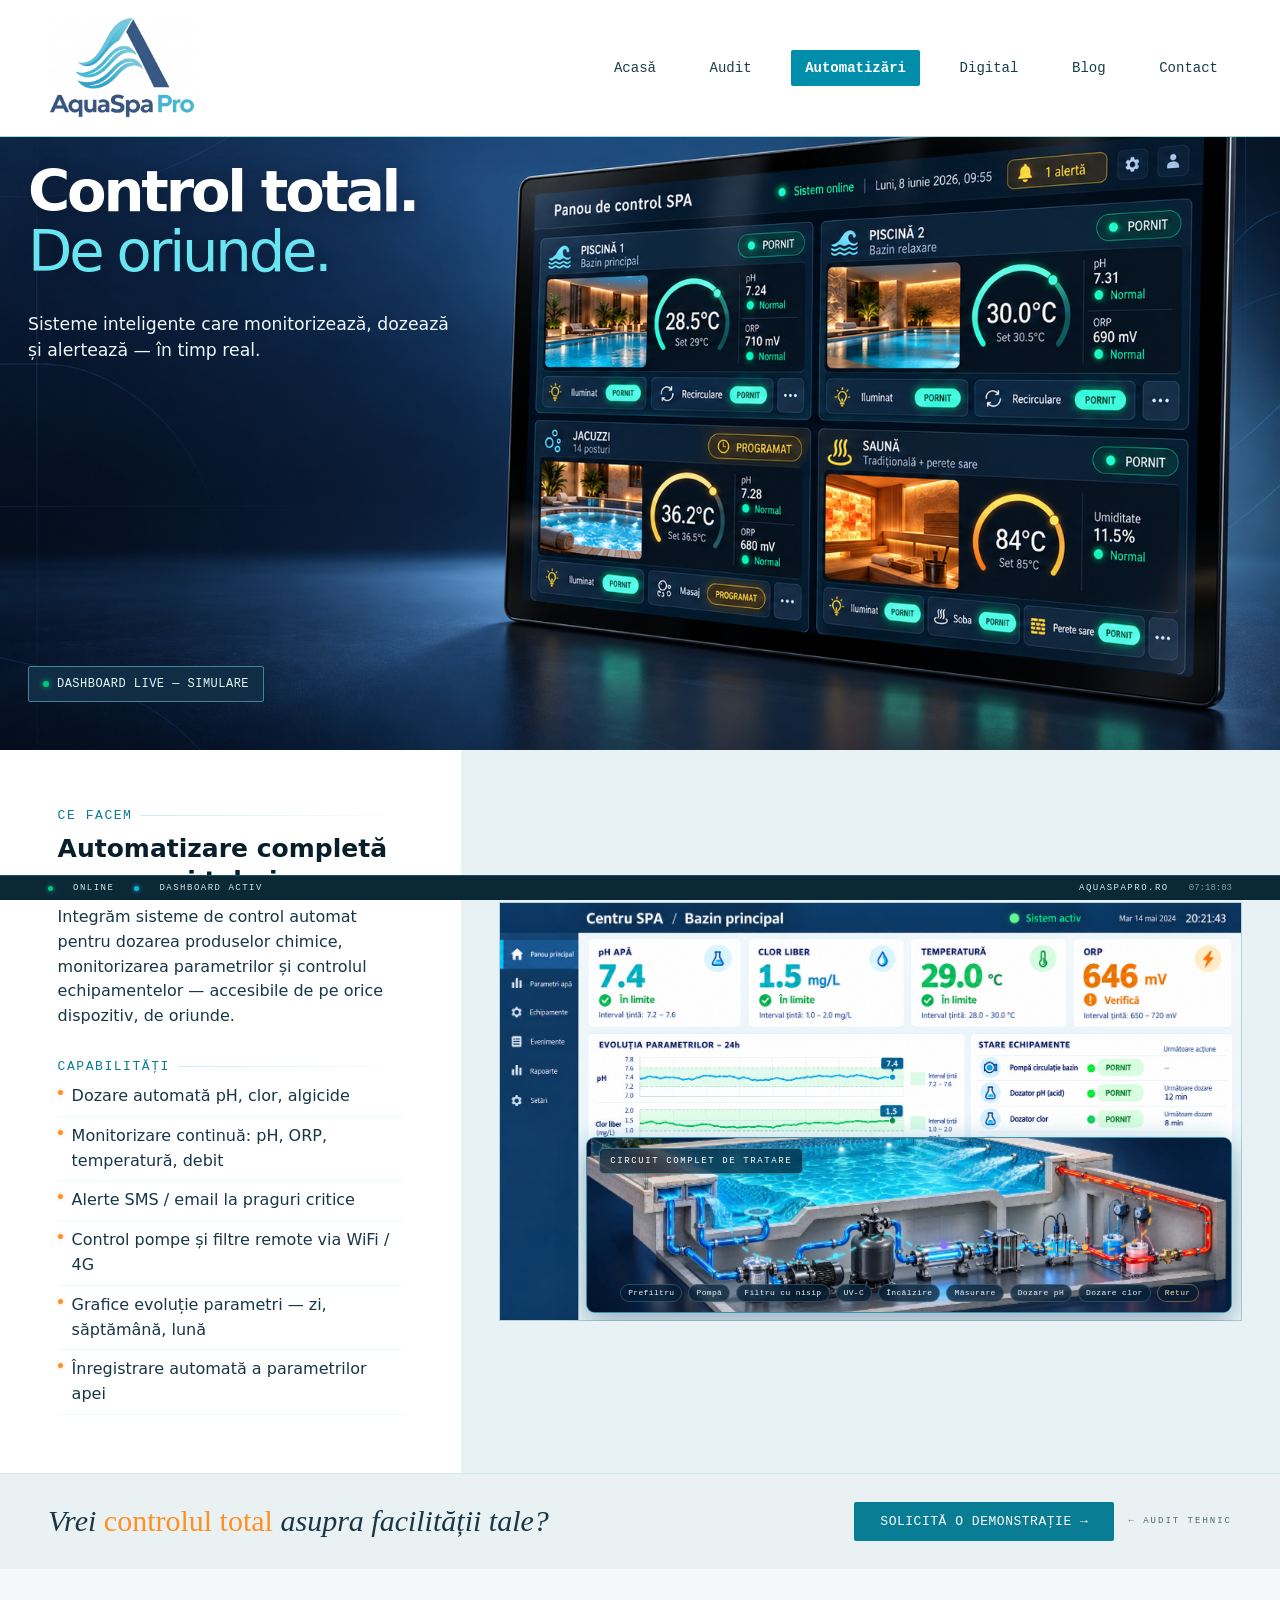
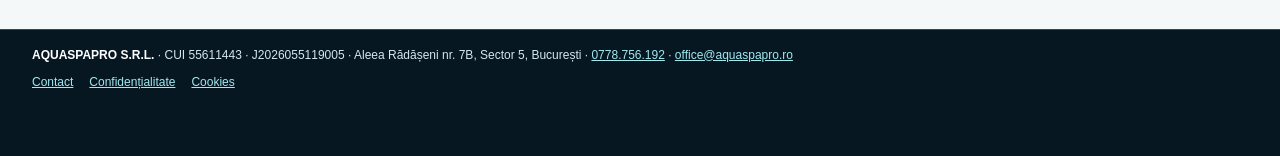
==== commit f8867fd0: "Implement approved AquaSpa Pro site updates" ====
--- a/automatizari.html
+++ b/automatizari.html
@@ -1,413 +1,1461 @@
-<!DOCTYPE html>
+<!doctype html>
 <html lang="ro">
-<head>
-<meta charset="UTF-8">
-<meta name="viewport" content="width=device-width, initial-scale=1.0">
-<title>Automatizări & Control la Distanță — AquaSpa Pro</title>
-<meta name="description" content="Automatizari si control la distanta pentru piscine, SPA si instalatii wellness, cu monitorizare si optimizare operationala.">
-<link rel="canonical" href="https://www.aquaspapro.ro/automatizari.html">
-<style>
-*,*::before,*::after{box-sizing:border-box;margin:0;padding:0;}
-:root{
-  --teal:#00a8bc;--teal-light:#00c8dc;--teal-deep:#007a8a;--teal-pale:#e8f6f8;
-  --gold:#c9a96e;--coral:#ff6b6b;--green:#00c87a;--violet:#7c5cbf;--amber:#ff9022;
-  --white:#ffffff;--off-white:#f0f8fa;--light:#e0f2f5;
-  --dark:#0a1e28;--mid:#1a3a45;--muted:#5a8a95;
-  --serif:'EB Garamond',Georgia,serif;--mono:'DM Mono',monospace;--sans:'DM Sans',system-ui,sans-serif;
-}
-html,body{background:var(--off-white);color:var(--dark);font-family:var(--sans);font-weight:300;cursor:none;overflow-x:hidden;min-height:100vh;}
-#cursor{position:fixed;width:10px;height:10px;border-radius:50%;background:var(--teal);pointer-events:none;z-index:9999;transform:translate(-50%,-50%);transition:width .2s,height .2s;}
-#cursor-ring{position:fixed;width:36px;height:36px;border-radius:50%;border:1.5px solid rgba(0,168,188,0.5);pointer-events:none;z-index:9998;transform:translate(-50%,-50%);transition:width .15s,height .15s;}
-body.hovering #cursor{width:16px;height:16px;background:var(--teal-light);}
-body.hovering #cursor-ring{width:52px;height:52px;border-color:var(--teal);}
-#water-canvas{position:fixed;inset:0;width:100%;height:100%;z-index:0;opacity:0.5;}
-#overlay{position:fixed;inset:0;z-index:1;background:linear-gradient(180deg,rgba(240,248,250,0.9) 0%,rgba(240,248,250,0.75) 50%,rgba(224,242,245,0.92) 100%);pointer-events:none;}
-
-nav{position:fixed;top:0;left:0;right:0;z-index:100;display:flex;align-items:center;justify-content:space-between;padding:16px 48px;background:rgba(255,255,255,0.82);backdrop-filter:blur(16px);border-bottom:1px solid rgba(0,168,188,0.15);}
-nav::after{content:'';position:absolute;bottom:-1px;left:0;right:0;height:1px;background:linear-gradient(90deg,transparent,var(--teal),transparent);animation:scanH 4s ease-in-out infinite;}
-@keyframes scanH{0%,100%{opacity:.4;}50%{opacity:1;}}
-.nav-logo{display:flex;align-items:center;gap:10px;text-decoration:none;}
-.logo-text{font-family:var(--serif);font-style:italic;font-size:20px;}
-.logo-text .a{color:var(--teal);}.logo-text .p{color:var(--teal-light);font-size:16px;}
-.nav-links{display:flex;gap:28px;align-items:center;}
-.nav-links a{font-family:var(--mono);font-size:9px;letter-spacing:2.5px;text-transform:uppercase;color:var(--muted);text-decoration:none;transition:color .3s;}
-.nav-links a:hover,.nav-links a.active{color:var(--teal);}
-.nav-cta{color:var(--white)!important;background:var(--amber);padding:8px 18px;transition:background .3s!important;}
-.nav-cta:hover{background:#ffb055!important;}
-
-main{position:relative;z-index:10;padding-top:72px;padding-bottom:60px;}
-
-.page-hero{padding:40px 48px 28px;border-bottom:1px solid rgba(0,168,188,0.1);display:flex;align-items:flex-end;justify-content:space-between;gap:24px;}
-.breadcrumb{font-family:var(--mono);font-size:9px;letter-spacing:3px;text-transform:uppercase;color:var(--teal-deep);margin-bottom:14px;display:flex;align-items:center;gap:8px;opacity:.7;}
-.breadcrumb a{color:var(--teal-deep);text-decoration:none;}
-.breadcrumb span{color:rgba(0,168,188,0.3);}
-.page-title{font-family:var(--serif);font-style:italic;font-size:clamp(32px,4.5vw,58px);font-weight:300;line-height:1.08;color:var(--dark);}
-.page-title em{font-style:normal;color:var(--amber);}
-.page-sub{font-size:13px;color:var(--muted);margin-top:10px;line-height:1.7;max-width:360px;}
-.live-badge{display:flex;align-items:center;gap:8px;font-family:var(--mono);font-size:9px;letter-spacing:2px;text-transform:uppercase;color:var(--green);border:1px solid rgba(0,200,122,0.3);padding:7px 14px;background:rgba(0,200,122,0.08);white-space:nowrap;border-radius:2px;}
-.live-dot{width:6px;height:6px;border-radius:50%;background:var(--green);box-shadow:0 0 6px var(--green);animation:pd 1.5s infinite;}
-@keyframes pd{0%,100%{opacity:1;}50%{opacity:.3;}}
-
-.content{display:grid;grid-template-columns:280px 1fr;gap:1px;background:rgba(0,168,188,0.08);}
-
-.left-panel{background:rgba(255,255,255,0.7);padding:32px 28px;display:flex;flex-direction:column;gap:28px;}
-.panel-label{font-family:var(--mono);font-size:9px;letter-spacing:3px;text-transform:uppercase;color:var(--teal-deep);margin-bottom:10px;display:flex;align-items:center;gap:8px;opacity:.7;}
-.panel-label::after{content:'';flex:1;height:1px;background:linear-gradient(90deg,rgba(0,168,188,0.2),transparent);}
-.panel-title{font-family:var(--serif);font-style:italic;font-size:17px;color:var(--dark);margin-bottom:7px;line-height:1.3;}
-.panel-desc{font-size:12px;color:var(--mid);line-height:1.8;}
-.feat-list{list-style:none;display:flex;flex-direction:column;gap:7px;}
-.feat-list li{display:flex;align-items:flex-start;gap:9px;font-size:12px;color:var(--mid);line-height:1.6;padding-bottom:7px;border-bottom:1px solid rgba(0,168,188,0.08);}
-.feat-list li::before{content:'';width:5px;height:5px;border-radius:50%;background:var(--amber);box-shadow:0 0 4px rgba(255,144,34,0.4);flex-shrink:0;margin-top:6px;}
-.brands{display:flex;flex-wrap:wrap;gap:6px;}
-.brand-tag{font-family:var(--mono);font-size:8px;letter-spacing:1px;text-transform:uppercase;border:1px solid rgba(0,168,188,0.2);color:var(--teal-deep);padding:3px 9px;background:rgba(0,168,188,0.06);border-radius:2px;}
-
-/* DASHBOARD */
-.right-panel{background:rgba(255,255,255,0.5);padding:32px 40px;display:flex;align-items:center;justify-content:center;}
-
-/* TABLET FRAME */
-.tablet-frame{
-  width:100%;max-width:760px;
-  background:#f5f9fa;
-  border-radius:20px;
-  border:2px solid rgba(0,168,188,0.25);
-  box-shadow:0 0 0 1px rgba(0,168,188,0.1),0 20px 60px rgba(0,168,188,0.12),0 40px 80px rgba(0,0,0,0.08);
-  padding:14px;position:relative;
-}
-.tablet-frame::before{content:'';position:absolute;top:-1px;left:30%;right:30%;height:2px;background:linear-gradient(90deg,transparent,var(--teal),transparent);border-radius:2px;}
-.tablet-camera{width:6px;height:6px;border-radius:50%;background:rgba(0,168,188,0.2);border:1px solid rgba(0,168,188,0.3);margin:0 auto 10px;}
-.tablet-screen{background:#ffffff;border-radius:12px;overflow:hidden;border:1px solid rgba(0,168,188,0.12);box-shadow:inset 0 1px 3px rgba(0,0,0,0.04);}
-
-/* DASH INSIDE */
-.dash{padding:14px;display:flex;flex-direction:column;gap:8px;}
-.dash-topbar{display:flex;align-items:center;justify-content:space-between;padding:8px 12px;background:var(--teal-pale);border:1px solid rgba(0,168,188,0.15);border-radius:6px;}
-.dash-facility{font-family:var(--mono);font-size:9px;color:var(--teal-deep);letter-spacing:1px;}
-.dash-status{display:flex;align-items:center;gap:6px;font-family:var(--mono);font-size:9px;color:var(--green);}
-.dash-dot{width:5px;height:5px;border-radius:50%;background:var(--green);box-shadow:0 0 5px var(--green);animation:pd 2s infinite;}
-.dash-time{font-family:var(--mono);font-size:9px;color:var(--muted);}
-
-.kpi-row{display:grid;grid-template-columns:repeat(4,1fr);gap:6px;}
-.kpi{background:var(--off-white);border:1px solid rgba(0,168,188,0.12);border-radius:6px;padding:10px 12px;position:relative;overflow:hidden;transition:border-color .3s,box-shadow .3s;}
-.kpi:hover{border-color:rgba(0,168,188,0.3);box-shadow:0 4px 12px rgba(0,168,188,0.08);}
-.kpi-lbl{font-family:var(--mono);font-size:7px;letter-spacing:2px;text-transform:uppercase;color:var(--muted);margin-bottom:4px;}
-.kpi-val{font-family:var(--mono);font-size:18px;line-height:1;margin-bottom:3px;font-weight:400;}
-.kpi-unit{font-size:9px;color:var(--muted);}
-.kpi-st{font-family:var(--mono);font-size:7px;letter-spacing:1px;}
-.kpi-bar{position:absolute;bottom:0;left:0;height:2px;transition:width .8s;}
-.ok .kpi-val{color:var(--teal);}.ok .kpi-st{color:var(--green);}.ok .kpi-bar{background:var(--teal);}
-.warn .kpi-val{color:var(--amber);}.warn .kpi-st{color:var(--amber);}.warn .kpi-bar{background:var(--amber);}
-.good .kpi-val{color:var(--green);}.good .kpi-st{color:var(--green);}.good .kpi-bar{background:var(--green);}
-
-.mid-row{display:grid;grid-template-columns:1fr 160px;gap:6px;}
-.chart-card{background:var(--off-white);border:1px solid rgba(0,168,188,0.12);border-radius:6px;padding:12px 14px;}
-.chart-hdr{display:flex;align-items:center;justify-content:space-between;margin-bottom:8px;}
-.chart-lbl{font-family:var(--mono);font-size:7px;letter-spacing:2px;text-transform:uppercase;color:var(--muted);}
-.chart-legend{display:flex;gap:10px;}
-.leg{display:flex;align-items:center;gap:4px;font-family:var(--mono);font-size:7px;color:var(--muted);}
-.leg-dot{width:5px;height:5px;border-radius:50%;}
-.chart-wrap{height:70px;position:relative;}
-#paramChart{width:100%;height:100%;}
-
-.ctrl-card{background:var(--off-white);border:1px solid rgba(0,168,188,0.12);border-radius:6px;padding:12px;}
-.ctrl-lbl{font-family:var(--mono);font-size:7px;letter-spacing:2px;text-transform:uppercase;color:var(--muted);margin-bottom:8px;}
-.ctrl-item{display:flex;align-items:center;justify-content:space-between;padding:5px 0;border-bottom:1px solid rgba(0,168,188,0.06);}
-.ctrl-name{font-size:10px;color:var(--mid);}
-.toggle{width:28px;height:14px;border-radius:7px;position:relative;cursor:none;transition:background .3s,border-color .3s;}
-.toggle.on{background:rgba(0,168,188,0.15);border:1px solid var(--teal);}
-.toggle.off{background:rgba(0,0,0,0.05);border:1px solid rgba(0,0,0,0.12);}
-.toggle::after{content:'';position:absolute;width:8px;height:8px;border-radius:50%;top:2px;transition:left .3s,background .3s,box-shadow .3s;}
-.toggle.on::after{left:16px;background:var(--teal);box-shadow:0 0 4px rgba(0,168,188,0.5);}
-.toggle.off::after{left:2px;background:rgba(0,0,0,0.2);}
-
-.bot-row{display:grid;grid-template-columns:1fr 1fr;gap:6px;}
-.pumps-card,.alerts-card{background:var(--off-white);border:1px solid rgba(0,168,188,0.12);border-radius:6px;padding:12px 14px;}
-.card-lbl{font-family:var(--mono);font-size:7px;letter-spacing:2px;text-transform:uppercase;color:var(--muted);margin-bottom:8px;}
-.pump-item{display:flex;align-items:center;gap:8px;padding:5px 0;border-bottom:1px solid rgba(0,168,188,0.06);}
-.pump-icon{width:22px;height:22px;border-radius:50%;border:1px solid rgba(0,168,188,0.2);display:flex;align-items:center;justify-content:center;flex-shrink:0;background:rgba(0,168,188,0.05);}
-.pump-name{font-size:10px;color:var(--dark);margin-bottom:1px;}
-.pump-detail{font-family:var(--mono);font-size:8px;color:var(--muted);}
-.pump-prog{height:2px;background:rgba(0,168,188,0.1);border-radius:1px;margin-top:4px;overflow:hidden;}
-.pump-bar-run{height:100%;background:linear-gradient(90deg,var(--teal-deep),var(--teal-light));border-radius:1px;transition:width .8s;}
-.pump-rpm{font-family:var(--mono);font-size:9px;margin-left:auto;flex-shrink:0;}
-.pump-rpm.run{color:var(--teal);}.pump-rpm.idle{color:rgba(0,0,0,.25);}
-.alert-item{display:flex;align-items:flex-start;gap:8px;padding:5px 0;border-bottom:1px solid rgba(0,168,188,0.06);}
-.alert-dot{width:5px;height:5px;border-radius:50%;flex-shrink:0;margin-top:4px;}
-.alert-text{font-size:10px;color:var(--mid);line-height:1.45;flex:1;}
-.alert-time{font-family:var(--mono);font-size:7px;color:var(--muted);flex-shrink:0;margin-top:2px;}
-
-.tablet-home{height:24px;display:flex;align-items:center;justify-content:center;margin-top:8px;}
-.tablet-home-bar{width:70px;height:3px;background:rgba(0,168,188,0.15);border-radius:2px;}
-
-.cta-bar{padding:28px 48px;border-top:1px solid rgba(0,168,188,0.1);display:flex;align-items:center;justify-content:space-between;gap:24px;background:rgba(255,255,255,0.5);}
-.cta-title{font-family:var(--serif);font-style:italic;font-size:clamp(18px,2.5vw,30px);color:var(--mid);}
-.cta-title em{color:var(--amber);font-style:normal;}
-.btn-main{font-family:var(--mono);font-size:10px;letter-spacing:2px;text-transform:uppercase;color:var(--white);background:var(--amber);padding:12px 26px;text-decoration:none;position:relative;overflow:hidden;transition:transform .2s;display:inline-block;cursor:none;border-radius:2px;}
-.btn-main::after{content:'';position:absolute;inset:0;background:#ffb055;transform:translateX(-101%);transition:transform .3s;}
-.btn-main:hover{transform:translateY(-1px);}.btn-main:hover::after{transform:translateX(0);}
-.btn-main span{position:relative;z-index:1;}
-.btn-ghost{font-family:var(--mono);font-size:9px;letter-spacing:2px;text-transform:uppercase;color:var(--muted);text-decoration:none;transition:color .3s;cursor:none;}
-.btn-ghost:hover{color:var(--teal);}
-
-#sbar{position:fixed;bottom:0;left:0;right:0;z-index:100;display:flex;align-items:center;gap:20px;padding:7px 48px;border-top:1px solid rgba(0,168,188,0.12);background:rgba(255,255,255,0.88);backdrop-filter:blur(8px);}
-.sdot{width:5px;height:5px;border-radius:50%;}
-.dg{background:#00c87a;box-shadow:0 0 5px #00c87a;animation:pd 2s infinite;}
-.dt{background:var(--teal);box-shadow:0 0 4px var(--teal);}
-.stxt{font-family:var(--mono);font-size:9px;letter-spacing:1.5px;color:var(--muted);text-transform:uppercase;}
-.ssep{flex:1;}
-#clk{font-family:var(--mono);font-size:9px;color:var(--muted);opacity:.6;}
-
-.reveal{opacity:0;transform:translateY(18px);transition:opacity .6s,transform .6s;}
-.reveal.visible{opacity:1;transform:translateY(0);}
-
-@media(max-width:1024px){
-  html,body{cursor:auto;}
-  #cursor,#cursor-ring{display:none;}
-  nav{padding:14px 24px;}.nav-links{display:none;}
-  .page-hero{padding:28px 24px 20px;flex-direction:column;align-items:flex-start;}
-  .content{grid-template-columns:1fr;}
-  .kpi-row{grid-template-columns:repeat(2,1fr);}
-  .mid-row{grid-template-columns:1fr;}
-  .bot-row{grid-template-columns:1fr;}
-  .right-panel{padding:20px 24px;}
-  .cta-bar{padding:20px 24px;flex-direction:column;text-align:center;}
-  #sbar{padding:7px 24px;}
-}
-.legal-footer{background:#fff;color:#173843;border-top:1px solid #b8dfe5;padding:16px 32px;font:12px/1.6 Arial,sans-serif}.legal-footer a{color:#006f7d;text-decoration:underline}.legal-links{margin-top:6px;display:flex;gap:16px;flex-wrap:wrap}
-/* ACCESSIBILITY */
-:focus-visible{outline:3px solid #007a8a;outline-offset:3px}
-@media (pointer:fine){html,body,a,button{cursor:auto!important}#cursor,#cursor-ring{display:none!important}}
-@media (prefers-reduced-motion:reduce){*,*::before,*::after{animation-duration:.01ms!important;animation-iteration-count:1!important;transition-duration:.01ms!important;scroll-behavior:auto!important}}
-</style>
-</head>
-<body>
-<div id="cursor"></div>
-<div id="cursor-ring"></div>
-<canvas id="water-canvas"></canvas>
-<div id="overlay"></div>
-
-<nav>
-  <a href="index.html" class="nav-logo">
-    <svg xmlns="http://www.w3.org/2000/svg" viewBox="0 0 200 200" width="30" height="30">
-      <defs>
-        <linearGradient id="g1" x1="0%" y1="0%" x2="100%" y2="100%"><stop offset="0%" stop-color="#00b4c8"/><stop offset="100%" stop-color="#007a8a"/></linearGradient>
-        <linearGradient id="g2" x1="0%" y1="0%" x2="100%" y2="100%"><stop offset="0%" stop-color="#00c8dc" stop-opacity="0.3"/><stop offset="100%" stop-color="#00a0b4" stop-opacity="0.08"/></linearGradient>
-        <filter id="gw"><feGaussianBlur stdDeviation="3" result="b"/><feMerge><feMergeNode in="b"/><feMergeNode in="SourceGraphic"/></feMerge></filter>
-      </defs>
-      <circle cx="100" cy="100" r="92" fill="none" stroke="url(#g1)" stroke-width="1.5" opacity="0.4"/>
-      <circle cx="100" cy="100" r="78" fill="url(#g2)"/>
-      <path d="M100,22 A78,78 0 1,1 51,162" fill="none" stroke="url(#g1)" stroke-width="4" stroke-linecap="round" filter="url(#gw)"/>
-      <circle cx="51" cy="162" r="6.5" fill="url(#g1)" filter="url(#gw)"/>
-      <path d="M36,104 C52,85 70,85 87,104 C104,123 122,123 142,104" fill="none" stroke="#00a8bc" stroke-width="3" stroke-linecap="round"/>
-      <path d="M39,120 C55,101 73,101 90,120 C107,139 124,139 142,121" fill="none" stroke="#00a8bc" stroke-width="1.5" stroke-linecap="round" opacity="0.5"/>
-    </svg>
-    <div class="logo-text"><span class="a">AquaSpa</span> <span class="p">Pro</span></div>
-  </a>
-  <div class="nav-links">
-    <a href="servicii-tehnice.html">Servicii</a>
-    <a href="automatizari.html" class="active">Automatizări</a>
-    <a href="solutii-digitale.html">Digital</a>
-    <a href="blog.html">Blog</a>
-    <a href="mailto:office@aquaspapro.ro" class="nav-cta">Contact</a>
-  </div>
-</nav>
-
-<main>
-  <div class="page-hero">
-    <div>
-      <div class="breadcrumb"><a href="index.html">Home</a><span>/</span>Automatizări</div>
-      <h1 class="page-title">Control total.<br><em>De oriunde.</em></h1>
-      <p class="page-sub">Sisteme inteligente care monitorizează, dozează și alertează — în timp real.</p>
-    </div>
-    <div class="live-badge"><div class="live-dot"></div>Dashboard live — simulare</div>
-  </div>
-
-  <div class="content">
-    <div class="left-panel">
-      <div class="reveal">
-        <div class="panel-label">Ce facem</div>
-        <div class="panel-title">Automatizare completă a camerei tehnice</div>
-        <p class="panel-desc">Integrăm sisteme de control automat pentru dozarea chimicalelor, monitorizarea parametrilor și controlul echipamentelor — accesibile de pe orice dispozitiv, de oriunde.</p>
+  <head>
+    <meta charset="UTF-8" />
+    <meta name="viewport" content="width=device-width, initial-scale=1.0" />
+    <title>Automatizări și control la distanță — AquaSpa Pro</title>
+    <meta
+      name="description"
+      content="Automatizari si control la distanta pentru piscine, SPA si instalatii wellness, cu monitorizare si optimizare operationala."
+    />
+    <link rel="canonical" href="https://www.aquaspapro.ro/automatizari.html" />
+    <style>
+      *,
+      *::before,
+      *::after {
+        box-sizing: border-box;
+        margin: 0;
+        padding: 0;
+      }
+      :root {
+        --teal: #00a8bc;
+        --teal-light: #00c8dc;
+        --teal-deep: #007a8a;
+        --teal-pale: #e8f6f8;
+        --gold: #c9a96e;
+        --coral: #ff6b6b;
+        --green: #00c87a;
+        --violet: #7c5cbf;
+        --amber: #ff9022;
+        --white: #ffffff;
+        --off-white: #f0f8fa;
+        --light: #e0f2f5;
+        --dark: #0a1e28;
+        --mid: #1a3a45;
+        --muted: #5a8a95;
+        --serif: "EB Garamond", Georgia, serif;
+        --mono: "DM Mono", monospace;
+        --sans: "DM Sans", system-ui, sans-serif;
+      }
+      html,
+      body {
+        background: var(--off-white);
+        color: var(--dark);
+        font-family: var(--sans);
+        font-weight: 300;
+        cursor: none;
+        overflow-x: hidden;
+        min-height: 100vh;
+      }
+      #cursor {
+        position: fixed;
+        width: 10px;
+        height: 10px;
+        border-radius: 50%;
+        background: var(--teal);
+        pointer-events: none;
+        z-index: 9999;
+        transform: translate(-50%, -50%);
+        transition:
+          width 0.2s,
+          height 0.2s;
+      }
+      #cursor-ring {
+        position: fixed;
+        width: 36px;
+        height: 36px;
+        border-radius: 50%;
+        border: 1.5px solid rgba(0, 168, 188, 0.5);
+        pointer-events: none;
+        z-index: 9998;
+        transform: translate(-50%, -50%);
+        transition:
+          width 0.15s,
+          height 0.15s;
+      }
+      body.hovering #cursor {
+        width: 16px;
+        height: 16px;
+        background: var(--teal-light);
+      }
+      body.hovering #cursor-ring {
+        width: 52px;
+        height: 52px;
+        border-color: var(--teal);
+      }
+      #water-canvas {
+        position: fixed;
+        inset: 0;
+        width: 100%;
+        height: 100%;
+        z-index: 0;
+        opacity: 0.5;
+      }
+      #overlay {
+        position: fixed;
+        inset: 0;
+        z-index: 1;
+        background: linear-gradient(
+          180deg,
+          rgba(240, 248, 250, 0.9) 0%,
+          rgba(240, 248, 250, 0.75) 50%,
+          rgba(224, 242, 245, 0.92) 100%
+        );
+        pointer-events: none;
+      }
+
+      nav {
+        position: fixed;
+        top: 0;
+        left: 0;
+        right: 0;
+        z-index: 100;
+        display: flex;
+        align-items: center;
+        justify-content: space-between;
+        padding: 16px 48px;
+        background: rgba(255, 255, 255, 0.82);
+        backdrop-filter: blur(16px);
+        border-bottom: 1px solid rgba(0, 168, 188, 0.15);
+      }
+      nav::after {
+        content: "";
+        position: absolute;
+        bottom: -1px;
+        left: 0;
+        right: 0;
+        height: 1px;
+        background: linear-gradient(
+          90deg,
+          transparent,
+          var(--teal),
+          transparent
+        );
+        animation: scanH 4s ease-in-out infinite;
+      }
+      @keyframes scanH {
+        0%,
+        100% {
+          opacity: 0.4;
+        }
+        50% {
+          opacity: 1;
+        }
+      }
+      .nav-logo {
+        display: flex;
+        align-items: center;
+        gap: 10px;
+        text-decoration: none;
+      }
+      .logo-text {
+        font-family: var(--serif);
+        font-style: italic;
+        font-size: 20px;
+      }
+      .logo-text .a {
+        color: var(--teal);
+      }
+      .logo-text .p {
+        color: var(--teal-light);
+        font-size: 16px;
+      }
+      .nav-links {
+        display: flex;
+        gap: 28px;
+        align-items: center;
+      }
+      .nav-links a {
+        font-family: var(--mono);
+        font-size: 9px;
+        letter-spacing: 2.5px;
+        text-transform: uppercase;
+        color: var(--muted);
+        text-decoration: none;
+        transition: color 0.3s;
+      }
+      .nav-links a:hover,
+      .nav-links a.active {
+        color: var(--teal);
+      }
+      .nav-cta {
+        color: var(--white) !important;
+        background: var(--amber);
+        padding: 8px 18px;
+        transition: background 0.3s !important;
+      }
+      .nav-cta:hover {
+        background: #ffb055 !important;
+      }
+
+      main {
+        position: relative;
+        z-index: 10;
+        padding-top: 72px;
+        padding-bottom: 60px;
+      }
+
+      .page-hero {
+        padding: 40px 48px 28px;
+        border-bottom: 1px solid rgba(0, 168, 188, 0.1);
+        display: flex;
+        align-items: flex-end;
+        justify-content: space-between;
+        gap: 24px;
+      }
+      .page-title {
+        font-family: var(--serif);
+        font-style: italic;
+        font-size: clamp(32px, 4.5vw, 58px);
+        font-weight: 300;
+        line-height: 1.08;
+        color: var(--dark);
+      }
+      .page-title em {
+        font-style: normal;
+        color: var(--amber);
+      }
+      .page-sub {
+        font-size: 13px;
+        color: var(--muted);
+        margin-top: 10px;
+        line-height: 1.7;
+        max-width: 360px;
+      }
+      .live-badge {
+        display: flex;
+        align-items: center;
+        gap: 8px;
+        font-family: var(--mono);
+        font-size: 9px;
+        letter-spacing: 2px;
+        text-transform: uppercase;
+        color: var(--green);
+        border: 1px solid rgba(0, 200, 122, 0.3);
+        padding: 7px 14px;
+        background: rgba(0, 200, 122, 0.08);
+        white-space: nowrap;
+        border-radius: 2px;
+      }
+      .live-dot {
+        width: 6px;
+        height: 6px;
+        border-radius: 50%;
+        background: var(--green);
+        box-shadow: 0 0 6px var(--green);
+        animation: pd 1.5s infinite;
+      }
+      @keyframes pd {
+        0%,
+        100% {
+          opacity: 1;
+        }
+        50% {
+          opacity: 0.3;
+        }
+      }
+
+      .content {
+        display: grid;
+        grid-template-columns: 280px 1fr;
+        gap: 1px;
+        background: rgba(0, 168, 188, 0.08);
+      }
+
+      .left-panel {
+        background: rgba(255, 255, 255, 0.7);
+        padding: 32px 28px;
+        display: flex;
+        flex-direction: column;
+        gap: 28px;
+      }
+      .panel-label {
+        font-family: var(--mono);
+        font-size: 9px;
+        letter-spacing: 3px;
+        text-transform: uppercase;
+        color: var(--teal-deep);
+        margin-bottom: 10px;
+        display: flex;
+        align-items: center;
+        gap: 8px;
+        opacity: 0.7;
+      }
+      .panel-label::after {
+        content: "";
+        flex: 1;
+        height: 1px;
+        background: linear-gradient(90deg, rgba(0, 168, 188, 0.2), transparent);
+      }
+      .panel-title {
+        font-family: var(--serif);
+        font-style: italic;
+        font-size: 17px;
+        color: var(--dark);
+        margin-bottom: 7px;
+        line-height: 1.3;
+      }
+      .panel-desc {
+        font-size: 12px;
+        color: var(--mid);
+        line-height: 1.8;
+      }
+      .feat-list {
+        list-style: none;
+        display: flex;
+        flex-direction: column;
+        gap: 7px;
+      }
+      .feat-list li {
+        display: flex;
+        align-items: flex-start;
+        gap: 9px;
+        font-size: 12px;
+        color: var(--mid);
+        line-height: 1.6;
+        padding-bottom: 7px;
+        border-bottom: 1px solid rgba(0, 168, 188, 0.08);
+      }
+      .feat-list li::before {
+        content: "";
+        width: 5px;
+        height: 5px;
+        border-radius: 50%;
+        background: var(--amber);
+        box-shadow: 0 0 4px rgba(255, 144, 34, 0.4);
+        flex-shrink: 0;
+        margin-top: 6px;
+      }
+      .brands {
+        display: flex;
+        flex-wrap: wrap;
+        gap: 6px;
+      }
+      .brand-tag {
+        font-family: var(--mono);
+        font-size: 8px;
+        letter-spacing: 1px;
+        text-transform: uppercase;
+        border: 1px solid rgba(0, 168, 188, 0.2);
+        color: var(--teal-deep);
+        padding: 3px 9px;
+        background: rgba(0, 168, 188, 0.06);
+        border-radius: 2px;
+      }
+
+      /* DASHBOARD */
+      .right-panel {
+        background: rgba(255, 255, 255, 0.5);
+        padding: 32px 40px;
+        display: flex;
+        align-items: center;
+        justify-content: center;
+      }
+      .dashboard-visual {
+        position: relative;
+        width: 100%;
+        max-width: 1672px;
+        overflow: hidden;
+      }
+      .process-diagram {
+        position: absolute;
+        left: 11.72%;
+        bottom: 1.8%;
+        width: 87.05%;
+        height: 42%;
+        background: #092743;
+        border: 1px solid rgba(91, 224, 255, 0.58);
+        border-radius: 9px;
+        overflow: hidden;
+        box-shadow:
+          0 12px 30px rgba(3, 28, 50, 0.28),
+          0 0 22px rgba(24, 191, 231, 0.2);
+      }
+      .process-art {
+        display: block;
+        width: 100%;
+        height: 100%;
+        object-fit: cover;
+        object-position: center;
+        filter: saturate(0.96) contrast(1.02);
+        transform: scale(1.015);
+        opacity: 0;
+      }
+      .right-panel.visible .process-art {
+        animation: processReveal 2s cubic-bezier(0.22, 1, 0.36, 1) 0.25s both;
+      }
+      .process-animation {
+        position: absolute;
+        inset: 0;
+        width: 100%;
+        height: 100%;
+        pointer-events: none;
+      }
+      .process-animation .flow-line {
+        fill: none;
+        stroke-linecap: round;
+        stroke-linejoin: round;
+        stroke-dasharray: 22 30;
+        filter: drop-shadow(0 0 7px currentColor);
+        animation: processFlow 5.8s linear infinite;
+      }
+      .process-animation .flow-suction {
+        color: #54e8ff;
+        stroke: #54e8ff;
+        stroke-width: 8;
+        opacity: 0.78;
+      }
+      .process-animation .flow-return {
+        color: #ffb454;
+        stroke: #ffb454;
+        stroke-width: 8;
+        opacity: 0.8;
+        animation-direction: reverse;
+      }
+      .process-animation .glow-point {
+        transform-box: fill-box;
+        transform-origin: center;
+        animation: processGlow 3.2s ease-in-out infinite;
+      }
+      .process-animation .uv-point {
+        fill: #8c72ff;
+        filter: drop-shadow(0 0 18px #7a61ff);
+      }
+      .process-animation .dose-point {
+        fill: #ffb35c;
+        filter: drop-shadow(0 0 16px #ff8857);
+        animation-delay: 0.9s;
+      }
+      .process-animation .pump-point {
+        fill: #54e8ff;
+        filter: drop-shadow(0 0 15px #54e8ff);
+        animation-delay: 0.45s;
+      }
+      .process-title {
+        position: absolute;
+        top: 10px;
+        left: 12px;
+        padding: 7px 10px;
+        border: 1px solid rgba(127, 226, 246, 0.36);
+        border-radius: 5px;
+        background: rgba(4, 29, 51, 0.66);
+        backdrop-filter: blur(8px);
+        color: #fff;
+        font-family: var(--mono);
+        font-size: 9px;
+        letter-spacing: 1.6px;
+        text-transform: uppercase;
+        box-shadow: 0 0 18px rgba(33, 195, 231, 0.13);
+      }
+      .process-legend {
+        position: absolute;
+        left: 12px;
+        right: 12px;
+        bottom: 10px;
+        display: flex;
+        justify-content: center;
+        gap: 6px;
+        flex-wrap: wrap;
+      }
+      .process-legend span {
+        padding: 4px 7px;
+        border: 1px solid rgba(125, 224, 246, 0.24);
+        border-radius: 99px;
+        background: rgba(4, 29, 51, 0.72);
+        backdrop-filter: blur(7px);
+        color: #d9f8ff;
+        font-family: var(--mono);
+        font-size: 8px;
+        line-height: 1;
+        letter-spacing: 0.35px;
+        white-space: nowrap;
+      }
+      .process-legend span:last-child {
+        color: #ffdca8;
+        border-color: rgba(255, 180, 84, 0.42);
+      }
+      @keyframes processFlow {
+        to {
+          stroke-dashoffset: -208;
+        }
+      }
+      @keyframes processReveal {
+        from {
+          opacity: 0;
+          transform: scale(1.06);
+          filter: saturate(0.72) blur(5px);
+        }
+        to {
+          opacity: 1;
+          transform: scale(1.015);
+          filter: saturate(0.96) blur(0);
+        }
+      }
+      @keyframes processGlow {
+        0%,
+        100% {
+          opacity: 0.32;
+          transform: scale(0.76);
+        }
+        50% {
+          opacity: 0.95;
+          transform: scale(1.35);
+        }
+      }
+
+      /* TABLET FRAME */
+      .tablet-frame {
+        width: 100%;
+        max-width: 760px;
+        background: #f5f9fa;
+        border-radius: 20px;
+        border: 2px solid rgba(0, 168, 188, 0.25);
+        box-shadow:
+          0 0 0 1px rgba(0, 168, 188, 0.1),
+          0 20px 60px rgba(0, 168, 188, 0.12),
+          0 40px 80px rgba(0, 0, 0, 0.08);
+        padding: 14px;
+        position: relative;
+      }
+      .tablet-frame::before {
+        content: "";
+        position: absolute;
+        top: -1px;
+        left: 30%;
+        right: 30%;
+        height: 2px;
+        background: linear-gradient(
+          90deg,
+          transparent,
+          var(--teal),
+          transparent
+        );
+        border-radius: 2px;
+      }
+      .tablet-camera {
+        width: 6px;
+        height: 6px;
+        border-radius: 50%;
+        background: rgba(0, 168, 188, 0.2);
+        border: 1px solid rgba(0, 168, 188, 0.3);
+        margin: 0 auto 10px;
+      }
+      .tablet-screen {
+        background: #ffffff;
+        border-radius: 12px;
+        overflow: hidden;
+        border: 1px solid rgba(0, 168, 188, 0.12);
+        box-shadow: inset 0 1px 3px rgba(0, 0, 0, 0.04);
+      }
+
+      /* DASH INSIDE */
+      .dash {
+        padding: 14px;
+        display: flex;
+        flex-direction: column;
+        gap: 8px;
+      }
+      .dash-topbar {
+        display: flex;
+        align-items: center;
+        justify-content: space-between;
+        padding: 8px 12px;
+        background: var(--teal-pale);
+        border: 1px solid rgba(0, 168, 188, 0.15);
+        border-radius: 6px;
+      }
+      .dash-facility {
+        font-family: var(--mono);
+        font-size: 9px;
+        color: var(--teal-deep);
+        letter-spacing: 1px;
+      }
+      .dash-status {
+        display: flex;
+        align-items: center;
+        gap: 6px;
+        font-family: var(--mono);
+        font-size: 9px;
+        color: var(--green);
+      }
+      .dash-dot {
+        width: 5px;
+        height: 5px;
+        border-radius: 50%;
+        background: var(--green);
+        box-shadow: 0 0 5px var(--green);
+        animation: pd 2s infinite;
+      }
+      .dash-time {
+        font-family: var(--mono);
+        font-size: 9px;
+        color: var(--muted);
+      }
+
+      .kpi-row {
+        display: grid;
+        grid-template-columns: repeat(4, 1fr);
+        gap: 6px;
+      }
+      .kpi {
+        background: var(--off-white);
+        border: 1px solid rgba(0, 168, 188, 0.12);
+        border-radius: 6px;
+        padding: 10px 12px;
+        position: relative;
+        overflow: hidden;
+        transition:
+          border-color 0.3s,
+          box-shadow 0.3s;
+      }
+      .kpi:hover {
+        border-color: rgba(0, 168, 188, 0.3);
+        box-shadow: 0 4px 12px rgba(0, 168, 188, 0.08);
+      }
+      .kpi-lbl {
+        font-family: var(--mono);
+        font-size: 7px;
+        letter-spacing: 2px;
+        text-transform: uppercase;
+        color: var(--muted);
+        margin-bottom: 4px;
+      }
+      .kpi-val {
+        font-family: var(--mono);
+        font-size: 18px;
+        line-height: 1;
+        margin-bottom: 3px;
+        font-weight: 400;
+      }
+      .kpi-unit {
+        font-size: 9px;
+        color: var(--muted);
+      }
+      .kpi-st {
+        font-family: var(--mono);
+        font-size: 7px;
+        letter-spacing: 1px;
+      }
+      .kpi-bar {
+        position: absolute;
+        bottom: 0;
+        left: 0;
+        height: 2px;
+        transition: width 0.8s;
+      }
+      .ok .kpi-val {
+        color: var(--teal);
+      }
+      .ok .kpi-st {
+        color: var(--green);
+      }
+      .ok .kpi-bar {
+        background: var(--teal);
+      }
+      .warn .kpi-val {
+        color: var(--amber);
+      }
+      .warn .kpi-st {
+        color: var(--amber);
+      }
+      .warn .kpi-bar {
+        background: var(--amber);
+      }
+      .good .kpi-val {
+        color: var(--green);
+      }
+      .good .kpi-st {
+        color: var(--green);
+      }
+      .good .kpi-bar {
+        background: var(--green);
+      }
+
+      .mid-row {
+        display: grid;
+        grid-template-columns: 1fr 160px;
+        gap: 6px;
+      }
+      .chart-card {
+        background: var(--off-white);
+        border: 1px solid rgba(0, 168, 188, 0.12);
+        border-radius: 6px;
+        padding: 12px 14px;
+      }
+      .chart-hdr {
+        display: flex;
+        align-items: center;
+        justify-content: space-between;
+        margin-bottom: 8px;
+      }
+      .chart-lbl {
+        font-family: var(--mono);
+        font-size: 7px;
+        letter-spacing: 2px;
+        text-transform: uppercase;
+        color: var(--muted);
+      }
+      .chart-legend {
+        display: flex;
+        gap: 10px;
+      }
+      .leg {
+        display: flex;
+        align-items: center;
+        gap: 4px;
+        font-family: var(--mono);
+        font-size: 7px;
+        color: var(--muted);
+      }
+      .leg-dot {
+        width: 5px;
+        height: 5px;
+        border-radius: 50%;
+      }
+      .chart-wrap {
+        height: 70px;
+        position: relative;
+      }
+      #paramChart {
+        width: 100%;
+        height: 100%;
+      }
+
+      .ctrl-card {
+        background: var(--off-white);
+        border: 1px solid rgba(0, 168, 188, 0.12);
+        border-radius: 6px;
+        padding: 12px;
+      }
+      .ctrl-lbl {
+        font-family: var(--mono);
+        font-size: 7px;
+        letter-spacing: 2px;
+        text-transform: uppercase;
+        color: var(--muted);
+        margin-bottom: 8px;
+      }
+      .ctrl-item {
+        display: flex;
+        align-items: center;
+        justify-content: space-between;
+        padding: 5px 0;
+        border-bottom: 1px solid rgba(0, 168, 188, 0.06);
+      }
+      .ctrl-name {
+        font-size: 10px;
+        color: var(--mid);
+      }
+      .toggle {
+        width: 28px;
+        height: 14px;
+        border-radius: 7px;
+        position: relative;
+        cursor: none;
+        transition:
+          background 0.3s,
+          border-color 0.3s;
+      }
+      .toggle.on {
+        background: rgba(0, 168, 188, 0.15);
+        border: 1px solid var(--teal);
+      }
+      .toggle.off {
+        background: rgba(0, 0, 0, 0.05);
+        border: 1px solid rgba(0, 0, 0, 0.12);
+      }
+      .toggle::after {
+        content: "";
+        position: absolute;
+        width: 8px;
+        height: 8px;
+        border-radius: 50%;
+        top: 2px;
+        transition:
+          left 0.3s,
+          background 0.3s,
+          box-shadow 0.3s;
+      }
+      .toggle.on::after {
+        left: 16px;
+        background: var(--teal);
+        box-shadow: 0 0 4px rgba(0, 168, 188, 0.5);
+      }
+      .toggle.off::after {
+        left: 2px;
+        background: rgba(0, 0, 0, 0.2);
+      }
+
+      .bot-row {
+        display: grid;
+        grid-template-columns: 1fr 1fr;
+        gap: 6px;
+      }
+      .pumps-card,
+      .alerts-card {
+        background: var(--off-white);
+        border: 1px solid rgba(0, 168, 188, 0.12);
+        border-radius: 6px;
+        padding: 12px 14px;
+      }
+      .card-lbl {
+        font-family: var(--mono);
+        font-size: 7px;
+        letter-spacing: 2px;
+        text-transform: uppercase;
+        color: var(--muted);
+        margin-bottom: 8px;
+      }
+      .pump-item {
+        display: flex;
+        align-items: center;
+        gap: 8px;
+        padding: 5px 0;
+        border-bottom: 1px solid rgba(0, 168, 188, 0.06);
+      }
+      .pump-icon {
+        width: 22px;
+        height: 22px;
+        border-radius: 50%;
+        border: 1px solid rgba(0, 168, 188, 0.2);
+        display: flex;
+        align-items: center;
+        justify-content: center;
+        flex-shrink: 0;
+        background: rgba(0, 168, 188, 0.05);
+      }
+      .pump-name {
+        font-size: 10px;
+        color: var(--dark);
+        margin-bottom: 1px;
+      }
+      .pump-detail {
+        font-family: var(--mono);
+        font-size: 8px;
+        color: var(--muted);
+      }
+      .pump-prog {
+        height: 2px;
+        background: rgba(0, 168, 188, 0.1);
+        border-radius: 1px;
+        margin-top: 4px;
+        overflow: hidden;
+      }
+      .pump-bar-run {
+        height: 100%;
+        background: linear-gradient(90deg, var(--teal-deep), var(--teal-light));
+        border-radius: 1px;
+        transition: width 0.8s;
+      }
+      .pump-rpm {
+        font-family: var(--mono);
+        font-size: 9px;
+        margin-left: auto;
+        flex-shrink: 0;
+      }
+      .pump-rpm.run {
+        color: var(--teal);
+      }
+      .pump-rpm.idle {
+        color: rgba(0, 0, 0, 0.25);
+      }
+      .alert-item {
+        display: flex;
+        align-items: flex-start;
+        gap: 8px;
+        padding: 5px 0;
+        border-bottom: 1px solid rgba(0, 168, 188, 0.06);
+      }
+      .alert-dot {
+        width: 5px;
+        height: 5px;
+        border-radius: 50%;
+        flex-shrink: 0;
+        margin-top: 4px;
+      }
+      .alert-text {
+        font-size: 10px;
+        color: var(--mid);
+        line-height: 1.45;
+        flex: 1;
+      }
+      .alert-time {
+        font-family: var(--mono);
+        font-size: 7px;
+        color: var(--muted);
+        flex-shrink: 0;
+        margin-top: 2px;
+      }
+
+      .tablet-home {
+        height: 24px;
+        display: flex;
+        align-items: center;
+        justify-content: center;
+        margin-top: 8px;
+      }
+      .tablet-home-bar {
+        width: 70px;
+        height: 3px;
+        background: rgba(0, 168, 188, 0.15);
+        border-radius: 2px;
+      }
+
+      .cta-bar {
+        padding: 28px 48px;
+        border-top: 1px solid rgba(0, 168, 188, 0.1);
+        display: flex;
+        align-items: center;
+        justify-content: space-between;
+        gap: 24px;
+        background: rgba(255, 255, 255, 0.5);
+      }
+      .cta-title {
+        font-family: var(--serif);
+        font-style: italic;
+        font-size: clamp(18px, 2.5vw, 30px);
+        color: var(--mid);
+      }
+      .cta-title em {
+        color: var(--amber);
+        font-style: normal;
+      }
+      .btn-main {
+        font-family: var(--mono);
+        font-size: 10px;
+        letter-spacing: 2px;
+        text-transform: uppercase;
+        color: var(--white);
+        background: var(--amber);
+        padding: 12px 26px;
+        text-decoration: none;
+        position: relative;
+        overflow: hidden;
+        transition: transform 0.2s;
+        display: inline-block;
+        cursor: none;
+        border-radius: 2px;
+      }
+      .btn-main::after {
+        content: "";
+        position: absolute;
+        inset: 0;
+        background: #ffb055;
+        transform: translateX(-101%);
+        transition: transform 0.3s;
+      }
+      .btn-main:hover {
+        transform: translateY(-1px);
+      }
+      .btn-main:hover::after {
+        transform: translateX(0);
+      }
+      .btn-main span {
+        position: relative;
+        z-index: 1;
+      }
+      .btn-ghost {
+        font-family: var(--mono);
+        font-size: 9px;
+        letter-spacing: 2px;
+        text-transform: uppercase;
+        color: var(--muted);
+        text-decoration: none;
+        transition: color 0.3s;
+        cursor: none;
+      }
+      .btn-ghost:hover {
+        color: var(--teal);
+      }
+
+      #sbar {
+        position: fixed;
+        bottom: 0;
+        left: 0;
+        right: 0;
+        z-index: 100;
+        display: flex;
+        align-items: center;
+        gap: 20px;
+        padding: 7px 48px;
+        border-top: 1px solid rgba(0, 168, 188, 0.12);
+        background: rgba(255, 255, 255, 0.88);
+        backdrop-filter: blur(8px);
+      }
+      .sdot {
+        width: 5px;
+        height: 5px;
+        border-radius: 50%;
+      }
+      .dg {
+        background: #00c87a;
+        box-shadow: 0 0 5px #00c87a;
+        animation: pd 2s infinite;
+      }
+      .dt {
+        background: var(--teal);
+        box-shadow: 0 0 4px var(--teal);
+      }
+      .stxt {
+        font-family: var(--mono);
+        font-size: 9px;
+        letter-spacing: 1.5px;
+        color: var(--muted);
+        text-transform: uppercase;
+      }
+      .ssep {
+        flex: 1;
+      }
+      #clk {
+        font-family: var(--mono);
+        font-size: 9px;
+        color: var(--muted);
+        opacity: 0.6;
+      }
+
+      .reveal {
+        opacity: 0;
+        transform: translateY(18px);
+        transition:
+          opacity 0.6s,
+          transform 0.6s;
+      }
+      .reveal.visible {
+        opacity: 1;
+        transform: translateY(0);
+      }
+
+      @media (max-width: 1024px) {
+        html,
+        body {
+          cursor: auto;
+        }
+        #cursor,
+        #cursor-ring {
+          display: none;
+        }
+        nav {
+          padding: 14px 24px;
+        }
+        .nav-links {
+          display: none;
+        }
+        .page-hero {
+          padding: 28px 24px 20px;
+          flex-direction: column;
+          align-items: flex-start;
+        }
+        .content {
+          grid-template-columns: 1fr;
+        }
+        .kpi-row {
+          grid-template-columns: repeat(2, 1fr);
+        }
+        .mid-row {
+          grid-template-columns: 1fr;
+        }
+        .bot-row {
+          grid-template-columns: 1fr;
+        }
+        .right-panel {
+          padding: 20px 24px;
+        }
+        .cta-bar {
+          padding: 20px 24px;
+          flex-direction: column;
+          text-align: center;
+        }
+        #sbar {
+          padding: 7px 24px;
+        }
+      }
+      .legal-footer {
+        background: #fff;
+        color: #173843;
+        border-top: 1px solid #b8dfe5;
+        padding: 16px 32px;
+        font:
+          12px/1.6 Arial,
+          sans-serif;
+      }
+      .legal-footer a {
+        color: #006f7d;
+        text-decoration: underline;
+      }
+      .legal-links {
+        margin-top: 6px;
+        display: flex;
+        gap: 16px;
+        flex-wrap: wrap;
+      }
+      /* ACCESSIBILITY */
+      :focus-visible {
+        outline: 3px solid #007a8a;
+        outline-offset: 3px;
+      }
+      @media (pointer: fine) {
+        html,
+        body,
+        a,
+        button {
+          cursor: auto !important;
+        }
+        #cursor,
+        #cursor-ring {
+          display: none !important;
+        }
+      }
+      @media (prefers-reduced-motion: reduce) {
+        *,
+        *::before,
+        *::after {
+          animation-duration: 0.01ms !important;
+          animation-iteration-count: 1 !important;
+          transition-duration: 0.01ms !important;
+          scroll-behavior: auto !important;
+        }
+      }
+    </style>
+    <link rel="stylesheet" href="navigation.css" />
+    <link rel="stylesheet" href="visual-direction.css" />
+    <link rel="stylesheet" href="motion.css?v=20261009-3" />
+    <link rel="stylesheet" href="request-form.css?v=20261112" />
+  </head>
+  <body class="interior automation-page">
+    <div id="cursor"></div>
+    <div id="cursor-ring"></div>
+    <canvas id="water-canvas"></canvas>
+    <div id="overlay"></div>
+
+    <nav>
+      <a href="index.html" class="nav-logo">
+        <svg
+          xmlns="http://www.w3.org/2000/svg"
+          viewBox="0 0 200 200"
+          width="30"
+          height="30"
+        >
+          <defs>
+            <linearGradient id="g1" x1="0%" y1="0%" x2="100%" y2="100%">
+              <stop offset="0%" stop-color="#00b4c8" />
+              <stop offset="100%" stop-color="#007a8a" />
+            </linearGradient>
+            <linearGradient id="g2" x1="0%" y1="0%" x2="100%" y2="100%">
+              <stop offset="0%" stop-color="#00c8dc" stop-opacity="0.3" />
+              <stop offset="100%" stop-color="#00a0b4" stop-opacity="0.08" />
+            </linearGradient>
+            <filter id="gw">
+              <feGaussianBlur stdDeviation="3" result="b" />
+              <feMerge>
+                <feMergeNode in="b" />
+                <feMergeNode in="SourceGraphic" />
+              </feMerge>
+            </filter>
+          </defs>
+          <circle
+            cx="100"
+            cy="100"
+            r="92"
+            fill="none"
+            stroke="url(#g1)"
+            stroke-width="1.5"
+            opacity="0.4"
+          />
+          <circle cx="100" cy="100" r="78" fill="url(#g2)" />
+          <path
+            d="M100,22 A78,78 0 1,1 51,162"
+            fill="none"
+            stroke="url(#g1)"
+            stroke-width="4"
+            stroke-linecap="round"
+            filter="url(#gw)"
+          />
+          <circle cx="51" cy="162" r="6.5" fill="url(#g1)" filter="url(#gw)" />
+          <path
+            d="M36,104 C52,85 70,85 87,104 C104,123 122,123 142,104"
+            fill="none"
+            stroke="#00a8bc"
+            stroke-width="3"
+            stroke-linecap="round"
+          />
+          <path
+            d="M39,120 C55,101 73,101 90,120 C107,139 124,139 142,121"
+            fill="none"
+            stroke="#00a8bc"
+            stroke-width="1.5"
+            stroke-linecap="round"
+            opacity="0.5"
+          />
+        </svg>
+        <div class="logo-text">
+          <span class="a">AquaSpa</span> <span class="p">Pro</span>
+        </div>
+      </a>
+      <div class="nav-links" aria-label="Navigare principală">
+        <a href="index.html">Acasă</a>
+        <a href="servicii-tehnice.html">Audit</a>
+        <a href="automatizari.html" class="active" aria-current="page"
+          >Automatizări</a
+        >
+        <a href="solutii-digitale.html">Digital</a>
+        <a href="blog.html">Blog</a>
+        <a href="contact.html" class="nav-cta">Contact</a>
       </div>
-      <div class="reveal">
-        <div class="panel-label">Capabilități</div>
-        <ul class="feat-list">
-          <li>Dozare automată pH, clor, algicide</li>
-          <li>Monitorizare continuă: pH, ORP, temperatură, debit</li>
-          <li>Alerte SMS / email la praguri critice</li>
-          <li>Control pompe și filtre remote via WiFi / 4G</li>
-          <li>Grafice evoluție parametri — zi, săptămână, lună</li>
-          <li>Logare automată conformitate OMS 994/2018</li>
-        </ul>
-      </div>
-      <div class="reveal">
-        <div class="panel-label">Echipamente integrate</div>
-        <div class="brands">
-          <span class="brand-tag">Seko</span><span class="brand-tag">Prominent</span>
-          <span class="brand-tag">Bayrol</span><span class="brand-tag">Hayward</span>
-          <span class="brand-tag">Pentair</span><span class="brand-tag">DAB</span>
-          <span class="brand-tag">Shelly</span><span class="brand-tag">ZKTeco</span>
+    </nav>
+
+    <main>
+      <div class="page-hero">
+        <div>
+          <h1 class="page-title">Control total.<br /><em>De oriunde.</em></h1>
+          <p class="page-sub">
+            Sisteme inteligente care monitorizează, dozează și alertează — în
+            timp real.
+          </p>
+        </div>
+        <div class="live-badge">
+          <div class="live-dot"></div>
+          Dashboard live — simulare
         </div>
       </div>
-    </div>
-
-    <div class="right-panel reveal">
-      <div class="tablet-frame">
-        <div class="tablet-camera"></div>
-        <div class="tablet-screen">
-          <div class="dash">
-            <div class="dash-topbar">
-              <div class="dash-facility">⬡ Hotel Meridian · Bazin Principal</div>
-              <div class="dash-status"><div class="dash-dot"></div>Sistem activ</div>
-              <div class="dash-time" id="dash-time"></div>
+
+      <div class="content">
+        <div class="left-panel">
+          <div class="reveal">
+            <div class="panel-label">Ce facem</div>
+            <div class="panel-title">
+              Automatizare completă a camerei tehnice
             </div>
-            <div class="kpi-row">
-              <div class="kpi ok"><div class="kpi-lbl">pH Apă</div><div class="kpi-val" id="kv-ph">7.4</div><div class="kpi-st">✓ Optim</div><div class="kpi-bar" id="kb-ph" style="width:74%"></div></div>
-              <div class="kpi ok"><div class="kpi-lbl">Clor Liber</div><div class="kpi-val" id="kv-cl">1.2<span class="kpi-unit"> mg/L</span></div><div class="kpi-st">✓ Conform</div><div class="kpi-bar" id="kb-cl" style="width:60%"></div></div>
-              <div class="kpi good"><div class="kpi-lbl">Temperatură</div><div class="kpi-val" id="kv-temp">28.4<span class="kpi-unit">°C</span></div><div class="kpi-st">✓ Optim</div><div class="kpi-bar" style="width:84%;background:var(--green)"></div></div>
-              <div class="kpi warn"><div class="kpi-lbl">ORP</div><div class="kpi-val" id="kv-orp">680<span class="kpi-unit"> mV</span></div><div class="kpi-st" id="ks-orp">⚠ Verifică</div><div class="kpi-bar" id="kb-orp" style="width:55%"></div></div>
-            </div>
-            <div class="mid-row">
-              <div class="chart-card">
-                <div class="chart-hdr">
-                  <div class="chart-lbl">Evoluție parametri — 12h</div>
-                  <div class="chart-legend">
-                    <div class="leg"><div class="leg-dot" style="background:var(--teal)"></div>pH</div>
-                    <div class="leg"><div class="leg-dot" style="background:var(--green)"></div>Cl</div>
-                    <div class="leg"><div class="leg-dot" style="background:var(--amber)"></div>ORP</div>
-                  </div>
-                </div>
-                <div class="chart-wrap"><canvas id="paramChart"></canvas></div>
-              </div>
-              <div class="ctrl-card">
-                <div class="ctrl-lbl">Control sisteme</div>
-                <div class="ctrl-item"><span class="ctrl-name">Pompă circ.</span><div class="toggle on" id="t0"></div></div>
-                <div class="ctrl-item"><span class="ctrl-name">Dozator pH</span><div class="toggle on" id="t1"></div></div>
-                <div class="ctrl-item"><span class="ctrl-name">Dozator Cl</span><div class="toggle on" id="t2"></div></div>
-                <div class="ctrl-item"><span class="ctrl-name">UV Lamp</span><div class="toggle on" id="t3"></div></div>
-                <div class="ctrl-item"><span class="ctrl-name">Încălzire</span><div class="toggle off" id="t4"></div></div>
-              </div>
-            </div>
-            <div class="bot-row">
-              <div class="pumps-card">
-                <div class="card-lbl">Status pompe</div>
-                <div class="pump-item">
-                  <div class="pump-icon"><svg viewBox="0 0 12 12" width="12" height="12" fill="none" stroke="var(--teal)" stroke-width="1.2" stroke-linecap="round"><circle cx="6" cy="6" r="3"/><line x1="6" y1="1" x2="6" y2="3"/><line x1="6" y1="9" x2="6" y2="11"/><line x1="1" y1="6" x2="3" y2="6"/><line x1="9" y1="6" x2="11" y2="6"/></svg></div>
-                  <div style="flex:1"><div class="pump-name">Pompă principală DAB</div><div class="pump-detail">Q: 18.4 m³/h · H: 12.2 m</div><div class="pump-prog"><div class="pump-bar-run" id="pb1" style="width:78%"></div></div></div>
-                  <div class="pump-rpm run" id="pr1">1.450</div>
-                </div>
-                <div class="pump-item">
-                  <div class="pump-icon"><svg viewBox="0 0 12 12" width="12" height="12" fill="none" stroke="var(--teal)" stroke-width="1.2" stroke-linecap="round"><circle cx="6" cy="6" r="3"/><line x1="6" y1="1" x2="6" y2="3"/><line x1="6" y1="9" x2="6" y2="11"/><line x1="1" y1="6" x2="3" y2="6"/><line x1="9" y1="6" x2="11" y2="6"/></svg></div>
-                  <div style="flex:1"><div class="pump-name">Pompă contra-curent</div><div class="pump-detail">Q: 8.2 m³/h · H: 8.5 m</div><div class="pump-prog"><div class="pump-bar-run" id="pb2" style="width:55%"></div></div></div>
-                  <div class="pump-rpm run" id="pr2">980</div>
-                </div>
-                <div class="pump-item">
-                  <div class="pump-icon" style="background:rgba(0,0,0,0.03)"><svg viewBox="0 0 12 12" width="12" height="12" fill="none" stroke="rgba(0,0,0,0.2)" stroke-width="1.2" stroke-linecap="round"><circle cx="6" cy="6" r="3"/><line x1="6" y1="1" x2="6" y2="3"/><line x1="6" y1="9" x2="6" y2="11"/><line x1="1" y1="6" x2="3" y2="6"/><line x1="9" y1="6" x2="11" y2="6"/></svg></div>
-                  <div style="flex:1"><div class="pump-name" style="color:var(--muted)">Pompă rezervă</div><div class="pump-detail">Stand-by</div><div class="pump-prog"><div class="pump-bar-run" style="width:0%"></div></div></div>
-                  <div class="pump-rpm idle">—</div>
-                </div>
-              </div>
-              <div class="alerts-card">
-                <div class="card-lbl">Jurnal evenimente</div>
-                <div class="alert-item"><div class="alert-dot" style="background:var(--green);box-shadow:0 0 4px var(--green)"></div><div class="alert-text">pH stabilizat după dozare automată</div><div class="alert-time">3min</div></div>
-                <div class="alert-item"><div class="alert-dot" style="background:var(--teal);box-shadow:0 0 4px var(--teal)"></div><div class="alert-text">Backwash filtru nisip — ciclu automat</div><div class="alert-time">18min</div></div>
-                <div class="alert-item"><div class="alert-dot" style="background:var(--amber);box-shadow:0 0 4px var(--amber)"></div><div class="alert-text">ORP sub 700 mV — verificare recomandată</div><div class="alert-time">42min</div></div>
-                <div class="alert-item"><div class="alert-dot" style="background:var(--green);box-shadow:0 0 4px var(--green)"></div><div class="alert-text">Temperatură în parametri optimi</div><div class="alert-time">1h 07m</div></div>
-                <div class="alert-item"><div class="alert-dot" style="background:var(--teal);box-shadow:0 0 4px var(--teal)"></div><div class="alert-text">Raport zilnic OMS 994 generat</div><div class="alert-time">2h</div></div>
+            <p class="panel-desc">
+              Integrăm sisteme de control automat pentru dozarea produselor
+              chimice, monitorizarea parametrilor și controlul echipamentelor —
+              accesibile de pe orice dispozitiv, de oriunde.
+            </p>
+          </div>
+          <div class="reveal">
+            <div class="panel-label">Capabilități</div>
+            <ul class="feat-list">
+              <li>Dozare automată pH, clor, algicide</li>
+              <li>Monitorizare continuă: pH, ORP, temperatură, debit</li>
+              <li>Alerte SMS / email la praguri critice</li>
+              <li>Control pompe și filtre remote via WiFi / 4G</li>
+              <li>Grafice evoluție parametri — zi, săptămână, lună</li>
+              <li>Înregistrare automată a parametrilor apei</li>
+            </ul>
+          </div>
+        </div>
+
+        <div class="right-panel reveal">
+          <div class="dashboard-visual">
+            <img
+              src="monitorizare-grafic-concept.png"
+              alt="Concept de monitorizare cu grafice separate pentru pH, clor și ORP"
+              width="1672"
+              height="941"
+              loading="lazy"
+            />
+            <div
+              class="process-diagram"
+              role="img"
+              aria-label="Schemă izometrică animată a circuitului: bazin, prefiltru, pompă de circulație, filtru cu nisip, reactor UV-C, schimbător de căldură, celulă pH și ORP, dozare pH, dozare clor și retur în bazin"
+            >
+              <img
+                class="process-art"
+                src="schema-tratare-glow.webp"
+                alt=""
+                width="2172"
+                height="724"
+                loading="lazy"
+                decoding="async"
+              />
+              <svg
+                class="process-animation"
+                viewBox="0 0 2172 724"
+                xmlns="http://www.w3.org/2000/svg"
+                aria-hidden="true"
+              >
+                <path
+                  class="flow-line flow-suction"
+                  d="M346 317 C332 389 358 465 489 501 C606 532 720 518 790 492 C874 462 910 411 987 401 C1058 391 1072 457 1148 463 C1252 471 1286 439 1365 443 C1455 447 1491 467 1591 455"
+                />
+                <path
+                  class="flow-line flow-return"
+                  d="M1608 455 C1710 461 1802 484 1902 468 C2012 450 2079 414 2090 336 L2090 204 C1995 180 1893 174 1784 176"
+                />
+                <circle
+                  class="glow-point pump-point"
+                  cx="780"
+                  cy="491"
+                  r="12"
+                />
+                <circle class="glow-point uv-point" cx="1231" cy="447" r="15" />
+                <circle
+                  class="glow-point dose-point"
+                  cx="1818"
+                  cy="454"
+                  r="13"
+                />
+              </svg>
+              <div class="process-title">Circuit complet de tratare</div>
+              <div class="process-legend" aria-hidden="true">
+                <span>Prefiltru</span><span>Pompă</span
+                ><span>Filtru cu nisip</span><span>UV-C</span
+                ><span>Încălzire</span><span>Măsurare</span
+                ><span>Dozare pH</span><span>Dozare clor</span
+                ><span>Retur</span>
               </div>
             </div>
           </div>
         </div>
-        <div class="tablet-home"><div class="tablet-home-bar"></div></div>
       </div>
+
+      <div class="cta-bar">
+        <div class="cta-title">
+          Vrei <em>controlul total</em> asupra facilității tale?
+        </div>
+        <div style="display: flex; gap: 14px; align-items: center">
+          <a
+            href="contact.html"
+            class="btn-main"
+            data-request-service="automatizari"
+            ><span>Solicită o demonstrație →</span></a
+          >
+          <a href="servicii-tehnice.html" class="btn-ghost">← Audit tehnic</a>
+        </div>
+      </div>
+    </main>
+
+    <div id="sbar">
+      <div class="sdot dg"></div>
+      <div class="stxt">Online</div>
+      <div class="sdot dt"></div>
+      <div class="stxt">Dashboard activ</div>
+      <div class="ssep"></div>
+      <div class="stxt">aquaspapro.ro</div>
+      <div id="clk"></div>
     </div>
-  </div>
-
-  <div class="cta-bar">
-    <div class="cta-title">Vrei <em>controlul total</em> asupra facilității tale?</div>
-    <div style="display:flex;gap:14px;align-items:center;">
-      <a href="mailto:office@aquaspapro.ro" class="btn-main"><span>Solicită o demonstrație →</span></a>
-      <a href="servicii-tehnice.html" class="btn-ghost">← Servicii tehnice</a>
-    </div>
-  </div>
-</main>
-
-<div id="sbar">
-  <div class="sdot dg"></div><div class="stxt">Online</div>
-  <div class="sdot dt"></div><div class="stxt">Dashboard activ</div>
-  <div class="ssep"></div>
-  <div class="stxt">aquaspapro.ro</div>
-  <div id="clk"></div>
-</div>
-
-<script>
-const cur=document.getElementById('cursor'),ring=document.getElementById('cursor-ring');
-let mx=0,my=0,rx=0,ry=0;
-document.addEventListener('mousemove',e=>{mx=e.clientX;my=e.clientY;cur.style.left=mx+'px';cur.style.top=my+'px';});
-(function a(){rx+=(mx-rx)*.12;ry+=(my-ry)*.12;ring.style.left=rx+'px';ring.style.top=ry+'px';requestAnimationFrame(a);})();
-document.querySelectorAll('a,button,.toggle').forEach(el=>{el.addEventListener('mouseenter',()=>document.body.classList.add('hovering'));el.addEventListener('mouseleave',()=>document.body.classList.remove('hovering'));});
-document.querySelectorAll('.toggle').forEach(el=>el.addEventListener('click',()=>{el.classList.toggle('on');el.classList.toggle('off');}));
-
-const cv=document.getElementById('water-canvas'),cx=cv.getContext('2d');
-let W,H,t=0;
-function rsz(){W=cv.width=window.innerWidth;H=cv.height=window.innerHeight;}
-rsz();window.addEventListener('resize',rsz);
-const WV=[];
-for(let i=0;i<6;i++) WV.push({amp:12+Math.random()*22,freq:.004+Math.random()*.005,spd:.15+Math.random()*.3,ph:Math.random()*Math.PI*2,yB:.2+(i/6)*.75,al:.03+Math.random()*.05,lw:.3+Math.random()*.8});
-(function draw(){
-  cx.clearRect(0,0,W,H);
-  WV.forEach(w=>{
-    const yB=H*w.yB;
-    cx.beginPath();cx.moveTo(0,yB);
-    for(let x=0;x<=W;x+=4) cx.lineTo(x,yB+Math.sin(x*w.freq+t*w.spd+w.ph)*w.amp+Math.sin(x*w.freq*2.1+t*w.spd*.6)*(w.amp*.22));
-    cx.lineTo(W,H);cx.lineTo(0,H);cx.closePath();
-    const gr=cx.createLinearGradient(0,yB-w.amp,0,yB+w.amp);
-    gr.addColorStop(0,`rgba(0,168,188,${w.al})`);gr.addColorStop(1,'rgba(0,168,188,0)');
-    cx.fillStyle=gr;cx.fill();
-    cx.beginPath();cx.moveTo(0,yB+Math.sin(w.ph)*w.amp);
-    for(let x=0;x<=W;x+=4) cx.lineTo(x,yB+Math.sin(x*w.freq+t*w.spd+w.ph)*w.amp);
-    cx.strokeStyle=`rgba(0,168,188,${w.al*1.8})`;cx.lineWidth=w.lw;cx.stroke();
-  });
-  t+=.016;requestAnimationFrame(draw);
-})();
-
-function drawChart(){
-  const cv2=document.getElementById('paramChart');if(!cv2)return;
-  const cx2=cv2.getContext('2d');const W2=cv2.offsetWidth||300,H2=cv2.offsetHeight||70;
-  cv2.width=W2*devicePixelRatio;cv2.height=H2*devicePixelRatio;cx2.scale(devicePixelRatio,devicePixelRatio);
-  cx2.clearRect(0,0,W2,H2);
-  const phD=[7.2,7.4,7.3,7.5,7.4,7.2,7.3,7.5,7.4,7.3,7.4,7.4];
-  const clD=[1.0,1.1,0.9,1.2,1.3,1.1,1.0,1.2,1.1,1.3,1.2,1.2];
-  const orpD=[7.1,6.9,7.0,7.2,6.8,7.0,6.9,7.1,6.8,6.9,6.8,6.8];
-  cx2.strokeStyle='rgba(0,168,188,0.08)';cx2.lineWidth=1;
-  for(let i=0;i<=3;i++){const y=H2*i/3;cx2.beginPath();cx2.moveTo(0,y);cx2.lineTo(W2,y);cx2.stroke();}
-  function line(d,c,mn,mx2){
-    cx2.beginPath();d.forEach((v,i)=>{const x=i/(d.length-1)*W2;const y=H2-(v-mn)/(mx2-mn)*H2*.82-H2*.09;i===0?cx2.moveTo(x,y):cx2.lineTo(x,y);});
-    cx2.strokeStyle=c;cx2.lineWidth=1.5;cx2.stroke();
-    d.forEach((v,i)=>{const x=i/(d.length-1)*W2;const y=H2-(v-mn)/(mx2-mn)*H2*.82-H2*.09;cx2.beginPath();cx2.arc(x,y,2,0,Math.PI*2);cx2.fillStyle=c;cx2.fill();});
-  }
-  line(phD,'rgba(0,168,188,0.9)',6.5,8.5);line(clD,'rgba(0,200,122,0.9)',0,2);line(orpD,'rgba(255,144,34,0.8)',6,8);
-}
-setTimeout(drawChart,200);window.addEventListener('resize',drawChart);
-
-function rand(a,b){return +(a+Math.random()*(b-a)).toFixed(2);}
-function update(){
-  const ph=rand(7.1,7.6),cl=rand(0.8,1.8),tp=rand(27.8,29.2),orp=Math.floor(rand(640,740));
-  document.getElementById('kv-ph').textContent=ph.toFixed(1);
-  document.getElementById('kv-cl').innerHTML=cl.toFixed(1)+'<span class="kpi-unit"> mg/L</span>';
-  document.getElementById('kv-temp').innerHTML=tp.toFixed(1)+'<span class="kpi-unit">°C</span>';
-  document.getElementById('kv-orp').innerHTML=orp+'<span class="kpi-unit"> mV</span>';
-  const os=document.getElementById('ks-orp');if(os)os.textContent=orp>=700?'✓ Bun':'⚠ Verifică';
-  const kb=document.getElementById('kb-orp');if(kb){kb.style.background=orp>=700?'var(--teal)':'var(--amber)';kb.style.width=Math.round((orp-500)/400*100)+'%';}
-  document.getElementById('kb-ph').style.width=Math.round((ph-6)/3*100)+'%';
-  document.getElementById('kb-cl').style.width=Math.round(cl/2*100)+'%';
-  const r1=Math.floor(rand(1380,1520)),r2=Math.floor(rand(920,1040));
-  document.getElementById('pr1').textContent=r1.toLocaleString();document.getElementById('pr2').textContent=r2.toLocaleString();
-  document.getElementById('pb1').style.width=(55+Math.random()*30)+'%';document.getElementById('pb2').style.width=(38+Math.random()*25)+'%';
-}
-update();setInterval(update,4000);
-function tick(){const s=new Date().toLocaleTimeString('ro-RO',{hour12:false});document.getElementById('clk').textContent=s;const dt=document.getElementById('dash-time');if(dt)dt.textContent=s;}
-tick();setInterval(tick,1000);
-const obs=new IntersectionObserver(e=>{e.forEach(el=>{if(el.isIntersecting){el.target.classList.add('visible');obs.unobserve(el.target);}});},{threshold:.1});
-document.querySelectorAll('.reveal').forEach(el=>obs.observe(el));
-</script>
-<footer class="legal-footer"><strong>AQUASPAPRO S.R.L.</strong> · CUI 55611443 · J2026055119005 · Aleea Rădășeni nr. 7B, Sector 5, București · <a href="tel:+40775756192">0775 756 192</a> · <a href="mailto:office@aquaspapro.ro">office@aquaspapro.ro</a><nav class="legal-links"><a href="contact.html">Contact</a><a href="confidentialitate.html">Confidențialitate</a><a href="cookies.html">Cookies</a></nav></footer></body>
-</html>+
+    <script>
+      const cur = document.getElementById("cursor"),
+        ring = document.getElementById("cursor-ring");
+      let mx = 0,
+        my = 0,
+        rx = 0,
+        ry = 0;
+      document.addEventListener("mousemove", (e) => {
+        mx = e.clientX;
+        my = e.clientY;
+        cur.style.left = mx + "px";
+        cur.style.top = my + "px";
+      });
+      (function a() {
+        rx += (mx - rx) * 0.12;
+        ry += (my - ry) * 0.12;
+        ring.style.left = rx + "px";
+        ring.style.top = ry + "px";
+        requestAnimationFrame(a);
+      })();
+      document.querySelectorAll("a,button,.toggle").forEach((el) => {
+        el.addEventListener("mouseenter", () =>
+          document.body.classList.add("hovering"),
+        );
+        el.addEventListener("mouseleave", () =>
+          document.body.classList.remove("hovering"),
+        );
+      });
+      document.querySelectorAll(".toggle").forEach((el) =>
+        el.addEventListener("click", () => {
+          el.classList.toggle("on");
+          el.classList.toggle("off");
+        }),
+      );
+
+      const cv = document.getElementById("water-canvas"),
+        cx = cv.getContext("2d");
+      let W,
+        H,
+        t = 0;
+      function rsz() {
+        W = cv.width = window.innerWidth;
+        H = cv.height = window.innerHeight;
+      }
+      rsz();
+      window.addEventListener("resize", rsz);
+      const WV = [];
+      for (let i = 0; i < 6; i++)
+        WV.push({
+          amp: 12 + Math.random() * 22,
+          freq: 0.004 + Math.random() * 0.005,
+          spd: 0.15 + Math.random() * 0.3,
+          ph: Math.random() * Math.PI * 2,
+          yB: 0.2 + (i / 6) * 0.75,
+          al: 0.03 + Math.random() * 0.05,
+          lw: 0.3 + Math.random() * 0.8,
+        });
+      (function draw() {
+        cx.clearRect(0, 0, W, H);
+        WV.forEach((w) => {
+          const yB = H * w.yB;
+          cx.beginPath();
+          cx.moveTo(0, yB);
+          for (let x = 0; x <= W; x += 4)
+            cx.lineTo(
+              x,
+              yB +
+                Math.sin(x * w.freq + t * w.spd + w.ph) * w.amp +
+                Math.sin(x * w.freq * 2.1 + t * w.spd * 0.6) * (w.amp * 0.22),
+            );
+          cx.lineTo(W, H);
+          cx.lineTo(0, H);
+          cx.closePath();
+          const gr = cx.createLinearGradient(0, yB - w.amp, 0, yB + w.amp);
+          gr.addColorStop(0, `rgba(0,168,188,${w.al})`);
+          gr.addColorStop(1, "rgba(0,168,188,0)");
+          cx.fillStyle = gr;
+          cx.fill();
+          cx.beginPath();
+          cx.moveTo(0, yB + Math.sin(w.ph) * w.amp);
+          for (let x = 0; x <= W; x += 4)
+            cx.lineTo(x, yB + Math.sin(x * w.freq + t * w.spd + w.ph) * w.amp);
+          cx.strokeStyle = `rgba(0,168,188,${w.al * 1.8})`;
+          cx.lineWidth = w.lw;
+          cx.stroke();
+        });
+        t += 0.016;
+        requestAnimationFrame(draw);
+      })();
+
+      function tick() {
+        const s = new Date().toLocaleTimeString("ro-RO", { hour12: false });
+        document.getElementById("clk").textContent = s;
+        const dt = document.getElementById("dash-time");
+        if (dt) dt.textContent = s;
+      }
+      tick();
+      setInterval(tick, 1000);
+      const obs = new IntersectionObserver(
+        (e) => {
+          e.forEach((el) => {
+            if (el.isIntersecting) {
+              el.target.classList.add("visible");
+              obs.unobserve(el.target);
+            }
+          });
+        },
+        { threshold: 0.1 },
+      );
+      document.querySelectorAll(".reveal").forEach((el) => obs.observe(el));
+    </script>
+    <footer class="legal-footer">
+      <strong>AQUASPAPRO S.R.L.</strong> · CUI 55611443 · J2026055119005 · Aleea
+      Rădășeni nr. 7B, Sector 5, București ·
+      <a href="tel:+40778756192">0778.756.192</a> ·
+      <a href="mailto:office@aquaspapro.ro">office@aquaspapro.ro</a>
+      <nav class="legal-links">
+        <a href="contact.html">Contact</a
+        ><a href="confidentialitate.html">Confidențialitate</a
+        ><a href="cookies.html">Cookies</a>
+      </nav>
+    </footer>
+    <script src="request-form.js?v=20261112" defer></script>
+  </body>
+</html>
--- a/navigation.css
+++ b/navigation.css
@@ -0,0 +1,13 @@
+/* Shared navigation and readable mobile layout. */
+html{scroll-behavior:smooth}
+a:focus-visible,button:focus-visible{outline:3px solid #007a8a;outline-offset:3px}
+nav:not(.legal-links) .nav-links{display:flex;align-items:center;gap:clamp(12px,2vw,28px)}
+nav:not(.legal-links) .nav-links a{white-space:nowrap}
+nav:not(.legal-links) .nav-links a{font-size:14px;letter-spacing:0;text-transform:none}
+@media(max-width:900px){
+  nav:not(.legal-links){padding:14px 20px;gap:14px;flex-wrap:wrap;height:auto;min-height:70px}
+  nav:not(.legal-links) .nav-links{width:100%;overflow-x:auto;gap:8px;padding:2px 0 8px;scrollbar-width:thin}
+  nav:not(.legal-links) .nav-links a{display:inline-flex;min-height:42px;align-items:center;padding:8px 12px;font-size:14px;letter-spacing:0}
+  nav:not(.legal-links) .nav-links .nav-cta{margin-left:auto}
+  main{padding-top:140px}
+}
--- a/visual-direction.css
+++ b/visual-direction.css
@@ -0,0 +1,561 @@
+/* Visual concept: architectural water, hard contrast, existing copy. */
+:root {
+  --teal:#08b7d1;
+  --teal-light:#53d9e9;
+  --teal-deep:#087d94;
+  --dark:#081e2b;
+  --mid:#173746;
+  --muted:#4a6976;
+  --off-white:#f4f8f9;
+}
+body { background:#f4f8f9; color:var(--dark); }
+#water-canvas, #overlay, .deco-circle-1, .deco-circle-2, .vline { display:none!important; }
+
+/* One navigation treatment across the main pages. */
+body.home header,
+body.interior > nav {
+  background:#fff;
+  border-bottom:1px solid #9ddde5;
+  box-shadow:0 8px 30px rgba(3,35,48,.12);
+  backdrop-filter:none;
+}
+body.home header, body.interior > nav { min-height:112px; box-sizing:border-box; }
+body.home header { position:sticky; top:0; z-index:100; }
+body.home header::after, body.interior > nav::after { display:none; }
+body.home .logo, body.interior .nav-logo {
+  display:block; width:154px; height:104px; flex:none;
+  background:url('logo-alb.png') left center/contain no-repeat;
+}
+body.home .logo svg, body.home .logo-text,
+body.interior .nav-logo svg, body.interior .nav-logo .logo-text { display:none; }
+body.home .home-nav a, body.interior .nav-links a {
+  color:#173d4b; padding:10px 14px; border-radius:2px;
+}
+body.home .home-nav a:hover, body.interior .nav-links a:hover {
+  color:#007d94; background:#e8f6f8;
+}
+body.home .home-nav a.active, body.interior .nav-links a.active {
+  background:#008eaa!important; color:#fff!important; font-weight:700;
+}
+body.home .home-nav .home-contact:not(.active), body.interior .nav-links .nav-cta:not(.active) {
+  background:transparent!important; color:#173d4b!important; font-weight:500;
+}
+body.home .home-nav .home-contact:not(.active):hover, body.interior .nav-links .nav-cta:not(.active):hover {
+  background:#e8f6f8!important; color:#007d94!important;
+}
+body.home .home-nav a.active:hover, body.interior .nav-links a.active:hover { background:#006d82!important; }
+
+/* The homepage image supplies the impact; live text stays selectable and readable. */
+body.home #app { background:#071b27; }
+body.home #hero {
+  min-height:min(790px,calc(100svh - 78px));
+  background-image:linear-gradient(90deg,rgba(3,16,26,.80) 0%,rgba(3,16,26,.48) 42%,rgba(3,16,26,.10) 78%),url('hero-water-concept.webp');
+  background-size:cover;
+  background-position:center 48%;
+  border-bottom:1px solid rgba(83,217,233,.38);
+}
+body.home .hero-pre { color:#70e6f2; }
+body.home .hero-pre::before { background:#70e6f2; }
+body.home .hero-title { color:#fff; max-width:1050px; text-shadow:0 3px 30px rgba(0,0,0,.24); }
+body.home .hero-title em { color:#69e5f2; }
+body.home .hero-value { color:#e0edf0; border-left-color:#53d9e9; }
+body.home .cta-main { color:#061b26; background:#53d9e9; font-weight:700; }
+body.home .cta-main::after { background:#fff; }
+body.home .cta-sec { color:#e1f1f4; font-weight:600; }
+body.home .cta-sec:hover { color:#70e6f2; }
+body.home #quads { max-width:none; padding:28px max(24px,calc((100vw - 1280px)/2)) 48px; gap:14px; margin:0; background:#071b27; }
+body.home .quad { background:#fff; border:1px solid #c5dce2; box-shadow:0 16px 34px rgba(0,0,0,.22); border-radius:2px; }
+body.home .quad:last-child { border-right:1px solid #c5dce2; }
+body.home .quad:hover { background:#eaf9fb; transform:translateY(-4px); }
+body.home .qnum { opacity:1; color:#087d94; }
+body.home .qtitle { color:#081e2b; font-weight:600; }
+body.home .qhint { color:#315565; }
+body.home .qarrow { color:#087d94; }
+body.home #sbar { background:#0c2937; border-color:#1a4553; }
+body.home #sbar .stxt, body.home #sbar #clk { color:#c5dee4; }
+body.home #sbar a { color:#c5eef2; }
+
+/* Interior content is crisp and grounded rather than translucent. */
+body.interior .page-hero { background:#0b2837; border-color:#155367; padding-top:56px; padding-bottom:48px; }
+body.interior .page-title, body.interior .page-title em { color:#fff; font-style:normal; font-weight:500; }
+body.interior .page-title em { color:#69e5f2; }
+body.interior .page-sub { color:#d3e7eb; opacity:1; }
+body.interior .svc-list, body.interior .left-panel { background:#e9f1f3; }
+body.interior .detail-panel, body.interior .right-panel { background:#f4f8f9; }
+body.interior .detail-card, body.interior .article-card { background:#fff; border-color:#cbdfe4; box-shadow:0 14px 32px rgba(7,31,43,.09); }
+body.interior .svc-item-name, body.interior .article-excerpt { color:#365c6b; }
+body.interior .svc-item.active { background:#d2edf2; }
+body.interior .svc-item.active .svc-item-name { color:#081e2b; font-weight:700; }
+body.interior .dc-title, body.interior .article-title { color:#081e2b; }
+body.interior .dc-desc, body.interior .dc-delivers li { color:#264955; }
+body.interior .cta-bar { background:#e9f1f3; }
+body.interior .btn-main { background:#087d94; font-size:13px; letter-spacing:.04em; }
+body.interior .btn-main::after { background:#055f73; }
+body.interior #sbar { background:#0b2837; border-color:#155367; backdrop-filter:none; }
+body.interior #sbar .stxt, body.interior #sbar #clk { color:#d3e7eb; }
+body.interior #sbar a { color:#d3e7eb; }
+body.interior .panel-left { background:#e9f1f3; }
+body.interior .pl-title { color:#081e2b; }
+body.interior .pl-sub { color:#315565; }
+body.interior .pl-features li { color:#264955; }
+
+body.home .legal-footer, body.interior .legal-footer {
+  background:#061722; color:#d3e7eb; border-color:#155367;
+}
+body.home .legal-footer strong, body.interior .legal-footer strong { color:#fff; }
+body.home .legal-footer a, body.interior .legal-footer a { color:#a1e9f0; }
+
+@media (max-width:900px) {
+  body.home header, body.interior > nav { padding:8px 24px; }
+  body.home .home-nav { gap:5px 18px; }
+  body.home #hero { min-height:650px; padding-top:70px; padding-bottom:80px; background-position:58% center; }
+  body.interior .page-hero { padding-left:24px; padding-right:24px; }
+}
+@media (max-width:600px) {
+  body.home #hero { min-height:620px; background-image:linear-gradient(180deg,rgba(3,16,26,.78),rgba(3,16,26,.68) 55%,rgba(3,16,26,.48)),url('hero-water-concept.webp'); background-position:60% center; }
+  body.home .logo, body.interior .nav-logo { width:126px; height:86px; }
+  body.home .hero-title { font-size:clamp(43px,11vw,66px); }
+  body.home #quads { padding:18px 18px 36px; }
+  body.home .quad { min-height:132px; }
+}
+
+/* Automatizări: the existing copy sits beside the tablet, with the selected
+   white-background mark retained in the shared navigation. */
+body.automation-page .page-hero {
+  min-height:clamp(540px,53vw,740px);
+  padding:clamp(56px,7vw,110px) max(28px,calc((100vw - 1420px)/2)) 48px;
+  align-items:flex-start;
+  flex-direction:column;
+  justify-content:space-between;
+  background:#102c49 url('tablet-spa-concept.png') center center/cover no-repeat;
+  border:0;
+}
+body.automation-page .page-hero > div:first-child { max-width:36%; min-width:350px; }
+body.automation-page .page-title {
+  font-family:var(--sans); font-style:normal; font-weight:700;
+  font-size:clamp(42px,4.5vw,74px); line-height:1.05; letter-spacing:-.055em;
+  text-shadow:0 2px 22px rgba(2,15,29,.38);
+}
+body.automation-page .page-sub {
+  max-width:440px; margin-top:28px; font-size:clamp(17px,1.35vw,21px);
+  line-height:1.55; color:#eef8fa;
+}
+body.automation-page .live-badge {
+  color:#e6f6f7; border-color:#468394; background:#102d45;
+  font-size:12px; letter-spacing:.04em; padding:10px 14px;
+}
+body.automation-page .content {
+  grid-template-columns:minmax(330px, .72fr) minmax(0, 1.28fr);
+  gap:0; background:#f1f6f7;
+}
+body.automation-page .left-panel { padding:clamp(32px,4.5vw,70px); gap:30px; background:#fff; }
+body.automation-page .panel-label { font-size:13px; letter-spacing:.12em; opacity:1; }
+body.automation-page .panel-title { font-family:var(--sans); font-size:25px; font-style:normal; font-weight:700; }
+body.automation-page .panel-desc, body.automation-page .feat-list li { font-size:16px; line-height:1.55; }
+body.automation-page .brand-tag { font-size:12px; letter-spacing:.02em; padding:6px 9px; }
+body.automation-page .right-panel { padding:clamp(24px,3vw,52px); background:#e8f1f4; }
+body.automation-page .right-panel img { display:block; width:100%; height:auto; border:1px solid #b4d1dc; box-shadow:0 22px 48px rgba(11,43,66,.17); }
+body.automation-page .right-panel .process-art { height:100%; object-fit:cover; border:0; box-shadow:none; }
+@media(max-width:900px) {
+  body.automation-page .page-hero { min-height:670px; background-size:auto 470px; background-position:right bottom; padding:36px 24px; }
+  body.automation-page .page-hero > div:first-child { max-width:440px; min-width:0; }
+  body.automation-page .content { grid-template-columns:1fr; }
+}
+@media(max-width:600px) {
+  body.automation-page .page-hero { min-height:690px; background-size:auto 390px; background-position:right bottom; padding:28px 22px; justify-content:flex-start; }
+  body.automation-page .page-hero > div:first-child { max-width:100%; }
+  body.automation-page .page-title { font-size:clamp(40px,11vw,58px); }
+  body.automation-page .page-sub { font-size:17px; margin-top:18px; max-width:340px; }
+  body.automation-page .live-badge { margin-top:20px; }
+  body.automation-page .left-panel { padding:36px 24px; }
+  body.automation-page .right-panel { padding:24px 12px; }
+}
+
+/* The remaining pages share the same navy, white and aqua visual weight. */
+body.home .hero-title { font-family:var(--sans); font-weight:700; letter-spacing:-.055em; line-height:1.02; max-width:780px; }
+body.home .hero-title em { font-style:normal; }
+body.home #quads { grid-template-columns:repeat(2,minmax(0,1fr)); gap:1px; padding:0; background:#2a5365; }
+body.home .quad { min-height:235px; border:0; box-shadow:none; padding:38px max(30px,calc((100vw - 1280px)/2)); border-radius:0; }
+body.home .quad:nth-child(2), body.home .quad:nth-child(3) { background:#e8f1f4; }
+body.home .quad:nth-child(1), body.home .quad:nth-child(4) { background:#fff; }
+body.home .quad:hover { background:#d4edf1; transform:none; }
+body.home .qtitle { font-family:var(--sans); font-style:normal; font-weight:700; font-size:clamp(24px,2.7vw,38px); line-height:1.15; }
+body.home .qhint { font-size:15px; line-height:1.45; }
+body.home .qnum { font-size:14px; }
+body.home .qarrow { font-size:25px; }
+
+body.services-page .page-hero, body.blog-page .page-hero {
+  min-height:390px; display:flex; flex-direction:column; justify-content:center;
+  padding:68px max(32px,calc((100vw - 1340px)/2));
+  background:#102c49 url('hero-water-concept.webp') center 42%/cover no-repeat;
+  border:0;
+}
+body.services-page .page-hero { background-position:center 62%; }
+body.blog-page .page-hero { background-position:center 18%; }
+body.services-page .page-title, body.blog-page .page-title {
+  font-family:var(--sans); font-weight:700; font-style:normal;
+  font-size:clamp(48px,5vw,78px); line-height:1.02; letter-spacing:-.055em;
+  text-shadow:0 2px 24px rgba(2,15,29,.25);
+}
+body.services-page .page-sub, body.blog-page .page-sub { color:#e8f6f8; font-size:clamp(17px,1.4vw,21px); line-height:1.5; margin-top:22px; max-width:650px; }
+
+body.services-page .content { grid-template-columns:minmax(310px,32%) minmax(0,1fr); background:#e9f1f3; }
+body.services-page .svc-list { top:112px; height:calc(100vh - 112px); background:#103049; border-right:1px solid #2e6071; padding:26px 0; }
+body.services-page .list-label { color:#98dfe7; opacity:1; font-size:13px; letter-spacing:.11em; }
+body.services-page .svc-item { min-height:58px; padding:12px 28px; border-left-width:4px; }
+body.services-page .svc-item:hover { background:#1c4961; }
+body.services-page .svc-item.active { background:#24637a; border-left-color:#62dce9; }
+body.services-page .svc-item-num { font-size:13px; color:#8ac8d2; }
+body.services-page .svc-item-name, body.services-page .svc-item.active .svc-item-name {
+  font-family:var(--sans); font-size:16px; font-style:normal; font-weight:500; color:#e7f5f7;
+}
+body.services-page .svc-item.active .svc-item-name { font-weight:700; color:#fff; }
+body.services-page .detail-panel { padding:clamp(28px,5vw,78px); background:#e9f1f3; }
+body.services-page .detail-card { max-width:820px; padding:clamp(32px,5vw,72px); border:0; box-shadow:0 25px 65px rgba(11,42,57,.16); }
+body.services-page .detail-card::before { height:5px; background:#4bcce0; }
+body.services-page .dc-num, body.services-page .dc-delivers-label { font-size:13px; opacity:1; }
+body.services-page .dc-title { font-family:var(--sans); font-style:normal; font-weight:700; font-size:clamp(30px,3vw,48px); letter-spacing:-.035em; }
+body.services-page .dc-tagline { font-family:var(--sans); font-style:normal; font-size:19px; line-height:1.45; }
+body.services-page .dc-desc, body.services-page .dc-delivers li { font-size:16px; line-height:1.65; }
+body.services-page .dc-tag { font-size:12px; letter-spacing:.06em; padding:8px 12px; }
+body.services-page .cta-bar, body.blog-page .cta-bar { background:#102c49; border:0; padding:38px max(32px,calc((100vw - 1340px)/2)); }
+body.services-page .cta-text, body.blog-page .cta-text { font-family:var(--sans); font-style:normal; font-weight:700; font-size:clamp(20px,2vw,30px); color:#fff; }
+body.services-page .cta-text em, body.blog-page .cta-text em { color:#77e5ef; }
+body.services-page .btn-ghost { color:#d7e9ec; font-size:13px; }
+
+body.digital-page { --violet:#23b6ce; --violet-light:#6cdeec; --muted:#55788a; }
+body.digital-page #app { padding-top:112px; min-height:100svh; }
+body.digital-page .split { min-height:calc(100svh - 112px); overflow:visible; }
+body.digital-page .panel-left { width:46%; padding:clamp(42px,5vw,86px); background:#102c49; border:0; }
+body.digital-page .panel-left::before, body.digital-page .panel-left-glow { display:none; }
+body.digital-page .pl-pre { color:#8be5ef; font-size:14px; letter-spacing:.08em; }
+body.digital-page .pl-title { font-family:var(--sans); font-style:normal; font-weight:700; font-size:clamp(54px,5.8vw,94px); color:#fff; letter-spacing:-.06em; }
+body.digital-page .pl-title em { color:#78e2ed; }
+body.digital-page .pl-sub { max-width:600px; color:#e6f5f7; border-color:#70dce8; font-size:19px; line-height:1.55; }
+body.digital-page .pl-features { gap:5px; }
+body.digital-page .pl-features li { color:#e1f0f4; font-size:16px; line-height:1.4; border-color:#36576b; }
+body.digital-page .pl-cta { flex-wrap:wrap; }
+body.digital-page .btn-main { font-size:13px; letter-spacing:.03em; font-weight:700; color:#092333; background:#78e2ed; }
+body.digital-page .btn-ghost { font-size:13px; letter-spacing:.03em; color:#d5edf1; }
+body.digital-page .panel-right { min-width:0; background:#e9f1f3; overflow:hidden; }
+body.digital-page .phone-frame { width:clamp(250px,22vw,330px); border-color:#1e5b72; background:#102d49; box-shadow:0 35px 80px rgba(5,31,48,.28); animation:none; }
+body.digital-page .phone-wrap { transform:translateX(10%); }
+body.digital-page .monitor-hint { left:3%; top:44%; width:clamp(190px,18vw,300px); opacity:1; animation:none; }
+body.digital-page .mh-screen { box-shadow:0 25px 45px rgba(5,31,48,.15); }
+body.digital-page .phone-labels { display:none; }
+
+body.blog-page .filter-tabs { background:#e8f1f4; padding:22px max(32px,calc((100vw - 1340px)/2)); border:0; }
+body.blog-page .filter-tab { font-family:var(--sans); font-size:14px; letter-spacing:0; font-weight:600; padding:10px 18px; background:#fff; border-color:#c2dce2; color:#26495c; }
+body.blog-page .filter-tab.active, body.blog-page .filter-tab:hover { background:#117f98; color:#fff; border-color:#117f98; }
+body.blog-page .blog-grid { gap:2px; background:#b8d5dd; }
+body.blog-page .article-card { min-height:320px; padding:clamp(28px,3vw,48px); background:#fff; }
+body.blog-page .article-card.featured { background:#103049; }
+body.blog-page .article-card.featured .article-title, body.blog-page .article-card.featured .article-excerpt { color:#fff; }
+body.blog-page .article-card.featured .article-excerpt { color:#deeff2; }
+body.blog-page .article-title { font-family:var(--sans); font-style:normal; font-size:clamp(20px,1.7vw,27px); font-weight:700; letter-spacing:-.025em; }
+body.blog-page .article-card.featured .article-title { font-size:clamp(27px,2.6vw,42px); max-width:760px; }
+body.blog-page .article-excerpt { font-size:16px; line-height:1.58; }
+body.blog-page .article-cat, body.blog-page .article-read, body.blog-page .featured-tag { font-size:12px; letter-spacing:.04em; }
+body.blog-page .coming-soon { padding:45px max(32px,calc((100vw - 1340px)/2)); background:#e8f1f4; }
+body.blog-page .cs-label, body.blog-page .cs-topic { font-size:13px; }
+body.blog-page .btn-main { font-size:13px; letter-spacing:.03em; background:#78e2ed; color:#092333; font-weight:700; }
+
+@media(max-width:900px) {
+  body.home #quads { grid-template-columns:repeat(2,minmax(0,1fr)); }
+  body.home .quad { padding:30px 24px; min-height:210px; }
+  body.services-page .page-hero, body.blog-page .page-hero { min-height:310px; padding:40px 24px; }
+  body.services-page .content { display:block; }
+  body.services-page .svc-list { position:static; height:auto; }
+  body.services-page .detail-panel { padding:28px 24px; }
+  body.digital-page #app { padding-top:140px; }
+  body.digital-page .split { flex-direction:column; }
+  body.digital-page .panel-left { width:100%; padding:44px 24px; }
+  body.digital-page .panel-right { min-height:570px; }
+  body.digital-page .monitor-hint { left:12%; }
+  body.blog-page .blog-grid { grid-template-columns:repeat(2,minmax(0,1fr)); }
+}
+@media(max-width:600px) {
+  body.home #quads, body.blog-page .blog-grid { grid-template-columns:1fr; }
+  body.home .quad { min-height:165px; }
+  body.services-page .page-hero, body.blog-page .page-hero { min-height:300px; background-position:68% center; }
+  body.services-page .page-title, body.blog-page .page-title { font-size:clamp(42px,10vw,58px); }
+  body.services-page .detail-panel { padding:16px; }
+  body.services-page .detail-card { padding:30px 22px; }
+  body.digital-page .pl-title { font-size:clamp(50px,12vw,72px); }
+  body.digital-page .pl-sub { font-size:17px; }
+  body.digital-page .panel-right { min-height:510px; }
+  body.digital-page .phone-wrap { transform:translateX(17%); }
+  body.digital-page .monitor-hint { left:4%; top:28%; width:175px; }
+  body.blog-page .filter-tabs { padding:18px 16px; }
+  body.blog-page .article-card { min-height:0; }
+}
+
+/* Keep the legal navigation in the footer. Page-level nav rules in the
+   interior documents otherwise pin these links to the top of the viewport. */
+body.interior .legal-footer nav.legal-links {
+  position:static; inset:auto; z-index:auto;
+  width:auto; height:auto; min-height:0; padding:0; margin-top:8px;
+  display:flex; align-items:center; justify-content:flex-start; flex-wrap:wrap;
+  background:none; border:0; box-shadow:none; backdrop-filter:none;
+}
+body.interior .legal-footer nav.legal-links::after { display:none; }
+
+/* The status strip must not cover the last line of content or the footer. */
+body.interior:not(.automation-page) #sbar {
+  position:relative; inset:auto; flex-wrap:wrap;
+}
+body.automation-page .legal-footer { padding-bottom:64px; }
+
+/* Keep the home grid and its text inside the available width. */
+html, body { max-width:100%; overflow-x:clip; }
+body.home #app, body.home #quads { min-width:0; max-width:100%; box-sizing:border-box; }
+body.home #quads { width:100%; grid-template-columns:repeat(2,minmax(0,1fr)); }
+body.home .quad { min-width:0; padding:38px clamp(24px,4vw,72px); }
+@media(max-width:600px) {
+  body.home #quads { grid-template-columns:minmax(0,1fr); }
+  body.home .quad { padding:28px 24px; }
+}
+
+/* Visual storytelling: distinct evidence for each route, while all copy
+   remains live HTML and the automation page keeps its existing composition. */
+body.home #quads { gap:2px; background:#173c4b; }
+body.home .quad,
+body.home .quad:nth-child(1), body.home .quad:nth-child(2),
+body.home .quad:nth-child(3), body.home .quad:nth-child(4) {
+  min-height:300px; padding:clamp(28px,4vw,56px);
+  display:flex; flex-direction:column; align-items:flex-start; justify-content:flex-end;
+  background-color:#102c49; background-size:cover; background-repeat:no-repeat;
+  border:0; box-shadow:none; color:#fff; overflow:hidden;
+}
+body.home .quad:nth-child(1) { background-image:linear-gradient(90deg,rgba(3,20,33,.94),rgba(3,20,33,.36)),url('hero-servicii-concept.webp'); background-position:center; }
+body.home .quad:nth-child(2) { background-image:linear-gradient(90deg,rgba(3,20,33,.91),rgba(3,20,33,.22)),url('tablet-spa-concept.png'); background-position:center; }
+body.home .quad:nth-child(3) { background-image:linear-gradient(90deg,rgba(3,20,33,.94),rgba(3,20,33,.30)),url('monitorizare-grafic-concept.png'); background-position:center; }
+body.home .quad:nth-child(4) { background-image:linear-gradient(90deg,rgba(3,20,33,.94),rgba(3,20,33,.32)),url('hero-blog-concept.webp'); background-position:center; }
+body.home .quad:hover { background-color:#102c49; filter:brightness(1.11); }
+body.home .qnum { color:#69e5f2; }
+body.home .qtitle { color:#fff; max-width:340px; text-shadow:0 2px 14px rgba(0,0,0,.35); }
+body.home .qhint { color:#dbf1f3; max-width:370px; }
+body.home .qarrow { color:#69e5f2; right:28px; bottom:28px; }
+body.home .qdot { display:none; }
+
+body.services-page .page-hero {
+  background-image:linear-gradient(90deg,rgba(3,20,33,.82),rgba(3,20,33,.08)),url('hero-servicii-concept.webp');
+  background-position:center;
+  min-height:clamp(390px,42vw,580px);
+}
+body.blog-page .page-hero {
+  background-image:linear-gradient(90deg,rgba(3,20,33,.83),rgba(3,20,33,.10)),url('hero-blog-concept.webp');
+  background-position:center;
+  min-height:clamp(390px,42vw,580px);
+}
+body.blog-page .article-card.featured {
+  background-image:linear-gradient(90deg,#103049 0%,rgba(16,48,73,.98) 48%,rgba(16,48,73,.48) 100%),url('hero-blog-concept.webp');
+  background-size:cover; background-position:center right;
+}
+body.blog-page .article-card.featured .article-title,
+body.blog-page .article-card.featured .article-excerpt { max-width:760px; }
+body.blog-page .filter-tab { cursor:pointer; }
+body.blog-page .article-card[hidden] { display:none!important; }
+body.blog-page .article-card { cursor:default; }
+body.blog-page .article-card .article-arrow { display:none; }
+body.blog-page .article-card:hover .article-title { color:#081e2b; }
+body.blog-page .article-card.featured:hover .article-title { color:#fff; }
+@media(max-width:900px) {
+  body.home .quad, body.home .quad:nth-child(n) { min-height:230px; padding:30px 24px; }
+  body.services-page .page-hero, body.blog-page .page-hero { min-height:360px; }
+}
+@media(max-width:600px) {
+  body.home .quad, body.home .quad:nth-child(n) { min-height:210px; }
+  body.home .qtitle { font-size:26px; }
+  body.services-page .page-hero, body.blog-page .page-hero {
+    min-height:400px; background-position:58% center;
+  }
+  body.blog-page .article-card.featured { background-position:67% center; }
+}
+
+/* Services: one continuous editorial spread instead of a white document card. */
+body.services-page .detail-panel {
+  min-width:0; min-height:650px;
+  display:flex; align-items:center; justify-content:flex-start;
+  padding:clamp(40px,5vw,90px);
+  --service-image:url('service-01.webp');
+  scroll-margin-top:112px;
+  background-color:#092638;
+  background-image:linear-gradient(90deg,#092638 0%,rgba(9,38,56,.97) 42%,rgba(9,38,56,.72) 68%,rgba(9,38,56,.24) 100%),var(--service-image);
+  background-size:cover; background-position:center right;
+}
+body.services-page main { padding-top:112px; }
+body.services-page .detail-card {
+  width:min(100%,700px); max-width:none; padding:0;
+  background:none; border:0; border-radius:0; box-shadow:none;
+  overflow:visible;
+}
+body.services-page .detail-card::before,
+body.services-page .detail-card-bg { display:none; }
+body.services-page .dc-num {
+  color:#72e2ee; font-size:15px; opacity:1; margin-bottom:20px;
+}
+body.services-page .dc-title {
+  color:#fff; font-size:clamp(34px,3.5vw,62px);
+  line-height:1.04; max-width:650px; margin-bottom:22px;
+}
+body.services-page .dc-tagline {
+  color:#9be7ef; font-size:clamp(18px,1.3vw,23px);
+  line-height:1.45; border-left:3px solid #55d7e7;
+  padding-left:20px; margin-bottom:28px; opacity:1;
+}
+body.services-page .dc-desc { color:#d7e9ed; font-size:17px; line-height:1.65; max-width:620px; }
+body.services-page .dc-delivers-label { color:#85d6e1; font-size:13px; }
+body.services-page .dc-delivers { max-width:620px; }
+body.services-page .dc-delivers li {
+  color:#e1eff1; font-size:16px; border-color:rgba(117,205,219,.22);
+}
+body.services-page .dc-tag {
+  color:#b9edf2; background:rgba(13,91,110,.5); border-color:#408ea1;
+}
+@media(max-width:900px) {
+  body.services-page main { padding-top:140px; }
+  body.services-page .detail-panel {
+    min-height:0; padding:56px 32px;
+    scroll-margin-top:140px;
+    background-image:linear-gradient(90deg,rgba(9,38,56,.97),rgba(9,38,56,.78)),var(--service-image);
+  }
+}
+@media(max-width:600px) {
+  body.services-page .detail-panel { padding:46px 24px; }
+  body.services-page .dc-title { font-size:clamp(33px,9vw,48px); }
+  body.services-page .dc-desc, body.services-page .dc-delivers li { font-size:16px; }
+}
+
+/* Home: open typography, readable image captions and a calm lower edge. */
+body.home .hero-title {
+  line-height:1.12;
+  max-width:920px;
+}
+body.home .hero-title .ln {
+  overflow:visible;
+  padding-bottom:.08em;
+  margin-bottom:-.08em;
+}
+body.home .hero-pre { font-size:16px; letter-spacing:.16em; }
+body.home .hero-value { font-size:clamp(20px,1.55vw,25px); line-height:1.5; max-width:720px; }
+body.home .cta-main, body.home .cta-sec { font-size:17px; }
+body.home .cta-main { padding:19px 38px; }
+body.home #quads .quad, body.home #quads .quad:nth-child(n) {
+  min-height:clamp(330px,23vw,410px);
+  padding:clamp(36px,4.2vw,72px);
+}
+body.home .qnum { font-size:17px; letter-spacing:.15em; margin-bottom:14px; }
+body.home .qtitle { font-size:clamp(29px,2.5vw,43px); line-height:1.12; max-width:470px; }
+body.home .qhint { font-size:clamp(17px,1.12vw,20px); line-height:1.45; max-width:490px; margin-top:12px; }
+body.home .qarrow { font-size:34px; right:38px; bottom:38px; }
+body.home #sbar { gap:16px; padding:20px max(32px,calc((100vw - 1340px)/2)); }
+body.home #sbar .stxt, body.home #sbar #clk { font-size:14px; letter-spacing:.04em; }
+body.home .legal-footer {
+  padding:30px max(32px,calc((100vw - 1340px)/2));
+  font-size:16px; line-height:1.65; align-items:flex-start;
+}
+body.home .legal-links { gap:8px 24px; align-items:center; }
+body.home .legal-links .anpc-sal { margin-top:0; }
+@media(max-width:900px) {
+  body.home #quads .quad, body.home #quads .quad:nth-child(n) { min-height:270px; padding:32px; }
+  body.home .qtitle { font-size:clamp(27px,3vw,35px); }
+  body.home .qhint { font-size:17px; }
+}
+@media(max-width:600px) {
+  body.home .hero-title { line-height:1.11; }
+  body.home .hero-pre { font-size:13px; }
+  body.home .hero-value { font-size:18px; }
+  body.home .cta-main, body.home .cta-sec { font-size:15px; }
+  body.home #quads .quad, body.home #quads .quad:nth-child(n) { min-height:230px; padding:28px 24px; }
+  body.home .qnum { font-size:14px; margin-bottom:10px; }
+  body.home .qtitle { font-size:29px; }
+  body.home .qhint { font-size:16px; padding-right:24px; }
+  body.home .qarrow { right:24px; bottom:24px; }
+  body.home #sbar { padding:18px 24px; gap:10px 14px; }
+  body.home #sbar .stxt, body.home #sbar #clk { font-size:12px; }
+  body.home .legal-footer { padding:26px 24px; font-size:14px; }
+}
+
+/* Airier photographic treatment. Preserve the white logo navigation. */
+body.home #hero {
+  background-image:linear-gradient(90deg,rgba(8,42,57,.67),rgba(8,42,57,.32) 46%,rgba(8,42,57,.03) 82%),url('hero-water-concept.webp');
+}
+body.home .quad:nth-child(1) { background-image:linear-gradient(90deg,rgba(9,48,64,.76),rgba(9,48,64,.10)),url('hero-servicii-concept.webp'); }
+body.home .quad:nth-child(2) { background-image:linear-gradient(90deg,rgba(9,48,64,.77),rgba(9,48,64,.10)),url('tablet-spa-concept.png'); }
+body.home .quad:nth-child(3) { background-image:linear-gradient(90deg,rgba(9,48,64,.77),rgba(9,48,64,.10)),url('monitorizare-grafic-concept.png'); }
+body.home .quad:nth-child(4) { background-image:linear-gradient(90deg,rgba(9,48,64,.76),rgba(9,48,64,.10)),url('hero-blog-concept.webp'); }
+body.services-page .page-hero { background-image:linear-gradient(90deg,rgba(8,42,57,.67),rgba(8,42,57,.05)),url('hero-servicii-concept.webp'); }
+body.blog-page .page-hero { background-image:linear-gradient(90deg,rgba(8,42,57,.67),rgba(8,42,57,.05)),url('hero-blog-concept.webp'); }
+body.blog-page .article-card.featured {
+  background-image:linear-gradient(90deg,#1b5266 0%,rgba(27,82,102,.90) 44%,rgba(27,82,102,.14) 100%),url('hero-blog-concept.webp');
+}
+body.services-page .svc-list { background:#1b4a60; border-right-color:#48849a; }
+body.services-page .svc-item:hover { background:#29667b; }
+body.services-page .svc-item.active { background:#327a8d; }
+body.services-page .detail-panel {
+  background-color:#174b60;
+  background-image:linear-gradient(90deg,rgba(12,52,70,.92) 0%,rgba(12,52,70,.86) 38%,rgba(12,52,70,.36) 68%,rgba(12,52,70,.03) 100%),var(--service-image);
+}
+body.services-page .dc-title { text-shadow:0 2px 18px rgba(5,32,43,.2); }
+body.home #sbar, body.interior:not(.automation-page) #sbar { background:#1b5266; border-color:#3b8293; }
+body.home .legal-footer, body.interior:not(.automation-page) .legal-footer { background:#153e50; border-color:#3b8293; }
+
+/* FacilityOS: two readable views of the same product, with balanced scale. */
+body.digital-page .panel-left { background:#216b80; }
+body.digital-page .panel-right { background:#eff8fa; }
+body.digital-page .pl-pre { color:#b9f2f6; }
+body.digital-page .pl-sub { color:#f1fbfc; }
+body.digital-page .pl-features li { color:#f1fbfc; border-color:rgba(210,247,250,.3); }
+body.digital-page .panel-left .btn-ghost { color:#eef9fa; }
+body.digital-page .monitor-hint {
+  display:block; left:3%; top:50%; width:clamp(330px,24vw,470px);
+  opacity:1; z-index:1;
+}
+body.digital-page .mh-screen {
+  padding:15px; border:7px solid #317990; border-radius:16px;
+  background:#fff; box-shadow:0 24px 52px rgba(18,75,94,.17);
+}
+body.digital-page .mh-lbl { font-size:11px; letter-spacing:.08em; color:#157d95; }
+body.digital-page .mh-grid { gap:8px; }
+body.digital-page .mh-cell { padding:11px 13px; background:#eaf7f9; border-color:#c7e6eb; }
+body.digital-page .mh-val { font-size:22px; color:#087f98; }
+body.digital-page .mh-sub { font-size:10px; color:#456d79; }
+body.digital-page .mh-chart { margin-top:12px; padding:8px; height:88px; background:#f5fbfc; border:1px solid #d2eaee; border-radius:5px; }
+body.digital-page .mh-chart svg { display:block; width:100%; height:100%; }
+body.digital-page .mh-gridline { fill:none; stroke:#dceef1; stroke-width:1; }
+body.digital-page .mh-curve { fill:none; stroke:#24b9d1; stroke-width:3; stroke-linecap:round; }
+body.digital-page .mh-stand { width:84px; height:13px; margin-top:0; background:#317990; }
+body.digital-page .mh-base { width:135px; height:6px; background:#317990; }
+body.digital-page .phone-wrap { transform:translateX(44%); z-index:2; }
+body.digital-page .phone-frame { width:clamp(270px,20vw,330px); background:#317990; border:4px solid #317990; box-shadow:0 30px 60px rgba(18,75,94,.19); }
+@media(max-width:900px) {
+  body.digital-page .panel-right { min-height:0; padding:44px 24px; flex-direction:column; gap:34px; }
+  body.digital-page .monitor-hint { position:relative; left:auto; top:auto; transform:none; width:min(100%,500px); }
+  body.digital-page .phone-wrap { transform:none; }
+  body.digital-page .phone-frame { width:min(78vw,330px); }
+}
+@media(max-width:600px) {
+  body.home #hero { background-image:linear-gradient(180deg,rgba(8,42,57,.72),rgba(8,42,57,.56) 55%,rgba(8,42,57,.26)),url('hero-water-concept.webp'); }
+  body.services-page .detail-panel {
+    background-image:linear-gradient(90deg,rgba(12,52,70,.94),rgba(12,52,70,.73)),var(--service-image);
+  }
+  body.digital-page .panel-left { background:#216b80; }
+  body.digital-page .mh-screen { padding:10px; }
+  body.digital-page .mh-lbl { font-size:9px; }
+  body.digital-page .mh-val { font-size:18px; }
+}
+
+/* Final typography balance: Contact remains the reference scale.
+   Digital, Blog and Automatizări intentionally keep their existing sizes. */
+body.home .hero-title { font-size:clamp(46px,6.2vw,92px); }
+body.home .qtitle { font-size:clamp(27px,2.2vw,38px); }
+body.services-page .audit-title { font-size:clamp(44px,4.8vw,78px); }
+body.services-page .audit-question { font-size:clamp(20px,1.75vw,27px); }
+
+@media(max-width:600px) {
+  body.home .hero-title { font-size:clamp(42px,11vw,60px); }
+  body.home .qtitle { font-size:27px; }
+  body.services-page .audit-title { font-size:clamp(40px,11vw,56px); }
+  body.services-page .audit-question { font-size:20px; }
+}
--- a/motion.css
+++ b/motion.css
@@ -0,0 +1,108 @@
+/* AquaSpa Pro — page-specific motion language. */
+:root{
+  --motion-ease:cubic-bezier(.42,0,.58,1);
+  --motion-ease-soft:cubic-bezier(.42,0,.58,1);
+}
+
+/* Progresul vizibil este distribuit pe întreaga durată, nu consumat în prima secundă. */
+@keyframes asp-rise{0%{opacity:0;transform:translateY(14px)}20%{opacity:.06;transform:translateY(13px)}50%{opacity:.42;transform:translateY(8px)}80%{opacity:.80;transform:translateY(3px)}100%{opacity:1;transform:translateY(0)}}
+@keyframes asp-left{0%{opacity:0;transform:translateX(-16px)}20%{opacity:.06;transform:translateX(-15px)}50%{opacity:.42;transform:translateX(-9px)}80%{opacity:.80;transform:translateX(-3px)}100%{opacity:1;transform:translateX(0)}}
+@keyframes asp-right{0%{opacity:0;transform:translateX(16px)}20%{opacity:.06;transform:translateX(15px)}50%{opacity:.42;transform:translateX(9px)}80%{opacity:.80;transform:translateX(3px)}100%{opacity:1;transform:translateX(0)}}
+@keyframes asp-clip-up{0%{opacity:0;transform:translateY(20px)}20%{opacity:.06;transform:translateY(19px)}50%{opacity:.42;transform:translateY(11px)}80%{opacity:.80;transform:translateY(4px)}100%{opacity:1;transform:translateY(0)}}
+@keyframes asp-focus{0%{opacity:0;transform:scale(.992)}20%{opacity:.06;transform:scale(.993)}50%{opacity:.42;transform:scale(.996)}80%{opacity:.80;transform:scale(.998)}100%{opacity:1;transform:scale(1)}}
+@keyframes asp-track{0%{opacity:0;transform:translateY(8px)}20%{opacity:.06;transform:translateY(7px)}50%{opacity:.42;transform:translateY(4px)}80%{opacity:.80;transform:translateY(1px)}100%{opacity:1;transform:translateY(0)}}
+@keyframes asp-grow{0%{opacity:0;transform:scaleX(0)}20%{opacity:.06;transform:scaleX(.08)}50%{opacity:.42;transform:scaleX(.40)}80%{opacity:.80;transform:scaleX(.78)}100%{opacity:1;transform:scaleX(1)}}
+@keyframes asp-breathe{0%,100%{opacity:1}50%{opacity:.82}}
+
+/* Acasă — titlul se construiește în linii, apoi apar decizia și traseele. */
+body.home .header-tagline span{animation:asp-breathe 10s ease-in-out infinite!important}
+body.home .hero-pre{animation:asp-track 2.4s var(--motion-ease) .12s both!important}
+body.home .hero-title .ln span{animation:asp-clip-up 3s var(--motion-ease) both!important}
+body.home .hero-title .ln:nth-child(1) span{animation-delay:.30s!important}
+body.home .hero-title .ln:nth-child(2) span{animation-delay:.78s!important}
+body.home .hero-title .ln:nth-child(3) span{animation-delay:1.26s!important}
+body.home .hero-value{animation:asp-left 2.6s var(--motion-ease) 1.55s both!important}
+body.home .hero-cta{animation:asp-rise 2.4s var(--motion-ease) 1.95s both!important}
+body.home #quads .quad{animation:asp-rise 2.3s var(--motion-ease) both}
+body.home #quads .quad:nth-child(1){animation-delay:2.25s}
+body.home #quads .quad:nth-child(2){animation-delay:2.55s}
+body.home #quads .quad:nth-child(3){animation-delay:2.85s}
+body.home #quads .quad:nth-child(4){animation-delay:3.15s}
+body.home #sbar{animation:asp-focus 2.4s var(--motion-ease) 2.30s both}
+
+/* Audit — ritm vertical, ca o concluzie tehnică ce se clarifică treptat. */
+body.services-page .audit-kicker{animation:asp-track 2.4s var(--motion-ease) .12s both}
+body.services-page .audit-title{animation:asp-clip-up 3s var(--motion-ease) .38s both}
+body.services-page .audit-question{animation:asp-left 2.7s var(--motion-ease) .85s both}
+body.services-page .audit-lead{animation:asp-rise 2.5s var(--motion-ease) 1.22s both}
+body.services-page .audit-description p{animation:asp-rise 2.4s var(--motion-ease) both}
+body.services-page .audit-description p:nth-child(1){animation-delay:1.55s}
+body.services-page .audit-description p:nth-child(2){animation-delay:1.85s}
+body.services-page .audit-description p:nth-child(3){animation-delay:2.15s}
+body.services-page .audit-standards{animation:asp-right 2.5s var(--motion-ease) 2.48s both}
+body.services-page .audit-result{animation:asp-focus 2.5s var(--motion-ease) 2.78s both}
+body.services-page .audit-closing{animation:asp-rise 2.6s var(--motion-ease) 3.08s both}
+
+/* Automatizări — textul intră precis, din două direcții, fără a schimba pagina. */
+body.automation-page .page-title{animation:asp-focus 3s var(--motion-ease) .18s both}
+body.automation-page .page-sub{animation:asp-left 2.6s var(--motion-ease) .68s both}
+body.automation-page .live-badge{animation:asp-right 2.3s var(--motion-ease) 1.05s both}
+body.automation-page .left-panel .reveal{transform:translateX(-16px);transition:opacity 2.6s var(--motion-ease),transform 2.6s var(--motion-ease)}
+body.automation-page .left-panel .reveal.visible{transform:translateX(0)}
+body.automation-page .right-panel.reveal{transform:translateX(16px);transition:opacity 2.8s var(--motion-ease),transform 2.8s var(--motion-ease)}
+body.automation-page .right-panel.reveal.visible{transform:translateX(0)}
+
+/* Digital — senzație de interfață care pornește controlat. */
+body.digital-page .pl-pre{animation:asp-track 2.3s var(--motion-ease) .12s both!important}
+body.digital-page .pl-title{animation:asp-clip-up 2.9s var(--motion-ease) .40s both!important}
+body.digital-page .pl-sub{animation:asp-left 2.5s var(--motion-ease) .90s both!important}
+body.digital-page .pl-features{opacity:1!important;animation:none!important}
+body.digital-page .pl-features li{animation:asp-rise 2.2s var(--motion-ease) both}
+body.digital-page .pl-features li:nth-child(1){animation-delay:1.20s}
+body.digital-page .pl-features li:nth-child(2){animation-delay:1.45s}
+body.digital-page .pl-features li:nth-child(3){animation-delay:1.70s}
+body.digital-page .pl-features li:nth-child(4){animation-delay:1.95s}
+body.digital-page .pl-features li:nth-child(5){animation-delay:2.20s}
+body.digital-page .pl-features li:nth-child(6){animation-delay:2.45s}
+body.digital-page .pl-cta{animation:asp-rise 2.4s var(--motion-ease) 2.75s both!important}
+body.digital-page .panel-right{animation:asp-focus 3s var(--motion-ease) .50s both}
+
+/* Blog — titlu editorial și articole care intră în scenă la derulare. */
+body.blog-page .page-title{animation:asp-clip-up 2.9s var(--motion-ease) .18s both}
+body.blog-page .page-sub{animation:asp-left 2.5s var(--motion-ease) .70s both}
+body.blog-page .filter-tab{animation:asp-rise 2.1s var(--motion-ease) both}
+body.blog-page .filter-tab:nth-child(1){animation-delay:1.10s}
+body.blog-page .filter-tab:nth-child(2){animation-delay:1.30s}
+body.blog-page .filter-tab:nth-child(3){animation-delay:1.50s}
+body.blog-page .filter-tab:nth-child(4){animation-delay:1.70s}
+body.blog-page .filter-tab:nth-child(5){animation-delay:1.90s}
+body.blog-page .reveal{transition:opacity 2.5s var(--motion-ease),transform 2.5s var(--motion-ease)}
+body.blog-page .article-card.reveal:nth-child(even){transform:translateX(16px)}
+body.blog-page .article-card.reveal:nth-child(odd){transform:translateX(-16px)}
+body.blog-page .article-card.reveal.visible{transform:translateX(0)}
+
+/* Contact — secvență lentă, cu elemente succesive și fără flash. */
+body.contact-page main{animation:none}
+body.contact-page .contact-hero>p{animation:asp-left 2.4s var(--motion-ease) .18s both}
+body.contact-page .contact-hero h1{animation:asp-clip-up 3s var(--motion-ease) .55s both}
+body.contact-page .contact-primary{position:relative;border-bottom:0!important}
+body.contact-page .contact-primary::after{content:'';position:absolute;left:0;right:0;bottom:0;height:1px;background:rgba(133,225,234,.48);transform-origin:left;animation:asp-grow 2.4s var(--motion-ease) 1.55s both}
+body.contact-page .contact-primary dt,
+body.contact-page .contact-primary dd{animation:asp-right 2.3s var(--motion-ease) both}
+body.contact-page .contact-primary dt:nth-of-type(1){animation-delay:.95s}
+body.contact-page .contact-primary dd:nth-of-type(1){animation-delay:1.20s}
+body.contact-page .contact-primary dt:nth-of-type(2){animation-delay:1.50s}
+body.contact-page .contact-primary dd:nth-of-type(2){animation-delay:1.75s}
+body.contact-page .contact-primary dt:nth-of-type(3){animation-delay:2.05s}
+body.contact-page .contact-primary dd:nth-of-type(3){animation-delay:2.30s}
+body.contact-page .contact-legal{animation:asp-rise 2.5s var(--motion-ease) 2.70s both}
+
+/* Pagini juridice — discret, fără spectacol inutil. */
+body:not(.home):not(.interior) main>p:first-child{animation:asp-left 2.1s var(--motion-ease) .10s both}
+body:not(.home):not(.interior) main>h1{animation:asp-clip-up 2.8s var(--motion-ease) .50s both}
+body:not(.home):not(.interior) main>h2,
+body:not(.home):not(.interior) main>p:not(:first-child){animation:asp-rise 2.2s var(--motion-ease) .95s both}
+
+@media(prefers-reduced-motion:reduce){
+  *,*::before,*::after{animation-duration:.01ms!important;animation-delay:0ms!important;transition-duration:.01ms!important}
+}
--- a/request-form.css
+++ b/request-form.css
@@ -0,0 +1 @@
+.request-modal[hidden]{display:none!important}.request-modal{position:fixed;inset:0;z-index:10000;display:grid;place-items:center;padding:20px;font-family:Inter,Arial,sans-serif}.request-backdrop{position:absolute;inset:0;background:rgba(2,20,29,.78);backdrop-filter:blur(5px)}.request-dialog{position:relative;width:min(680px,100%);max-height:calc(100svh - 40px);overflow:auto;background:#f5fbfc;color:#123845;border:1px solid #8bdbe4;border-radius:8px;padding:34px;box-shadow:0 28px 80px rgba(0,0,0,.35)}.request-close{position:absolute;right:15px;top:12px;border:0;background:transparent;color:#164c5a;font-size:30px;cursor:pointer}.request-kicker{font:600 12px/1.4 'IBM Plex Mono',monospace;letter-spacing:.1em;text-transform:uppercase;color:#007d91}.request-title{font-size:clamp(28px,4vw,38px);line-height:1.12;margin:8px 42px 8px 0}.request-intro{margin:0 0 14px;color:#496d77}.request-service{padding:10px 12px;margin:0 0 18px;background:#e3f4f6;border-left:3px solid #009db2}.request-grid{display:grid;grid-template-columns:1fr 1fr;gap:14px}.request-field{display:flex;flex-direction:column;gap:6px}.request-field.full{grid-column:1/-1}.request-field label{font-weight:650;font-size:14px}.request-field input,.request-field textarea{width:100%;border:1px solid #91bac3;border-radius:4px;background:#fff;color:#123845;padding:12px;font:400 16px/1.35 Inter,Arial,sans-serif}.request-field textarea{min-height:110px;resize:vertical}.request-hp{position:absolute!important;left:-10000px!important;width:1px!important;height:1px!important;overflow:hidden!important}.request-consent{display:flex;align-items:flex-start;gap:10px;margin:17px 0;font-size:13px;line-height:1.45}.request-consent input{width:18px;height:18px;flex:0 0 auto}.request-actions{display:flex;align-items:center;gap:15px;flex-wrap:wrap}.request-submit{border:0;background:#008ea2;color:#fff;padding:14px 22px;border-radius:3px;cursor:pointer}.request-submit:disabled{opacity:.6}.request-status{min-height:22px;flex:1;font-size:14px}.request-status.success{color:#087347;font-weight:650}.request-status.error{color:#a12626;font-weight:650}.modal-open{overflow:hidden}.contact-form{margin-top:25px}.contact-form .request-field label,.contact-form .request-consent{color:#edf8fa}.contact-form .request-field input,.contact-form .request-field textarea{background:rgba(255,255,255,.96)}.contact-form .request-status{color:#eef9fa}.contact-form .request-status.success{color:#9dffd0}.contact-form .request-status.error{color:#ffb7b7}@media(max-width:600px){.request-modal{padding:10px;align-items:end}.request-dialog{max-height:calc(100svh - 20px);padding:28px 20px 22px}.request-grid{grid-template-columns:1fr}.request-field.full{grid-column:auto}.request-submit{width:100%}}
